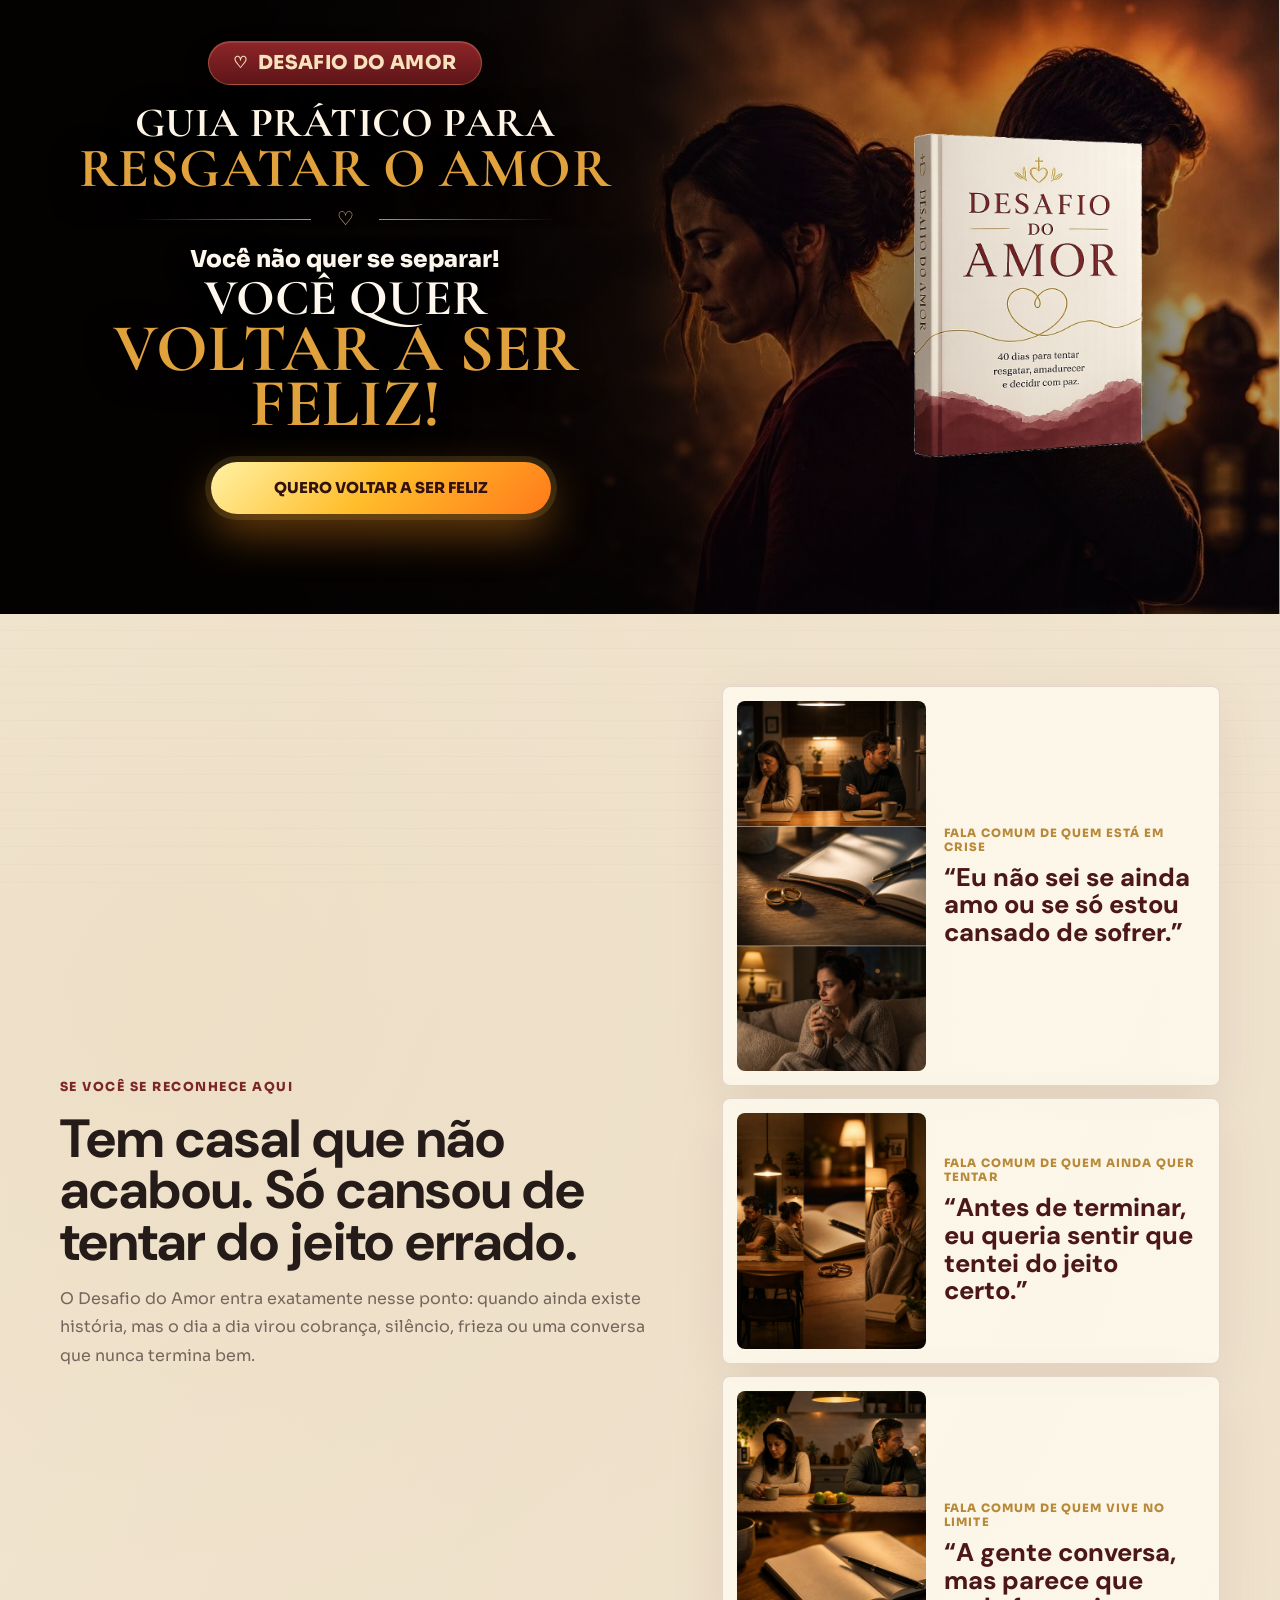
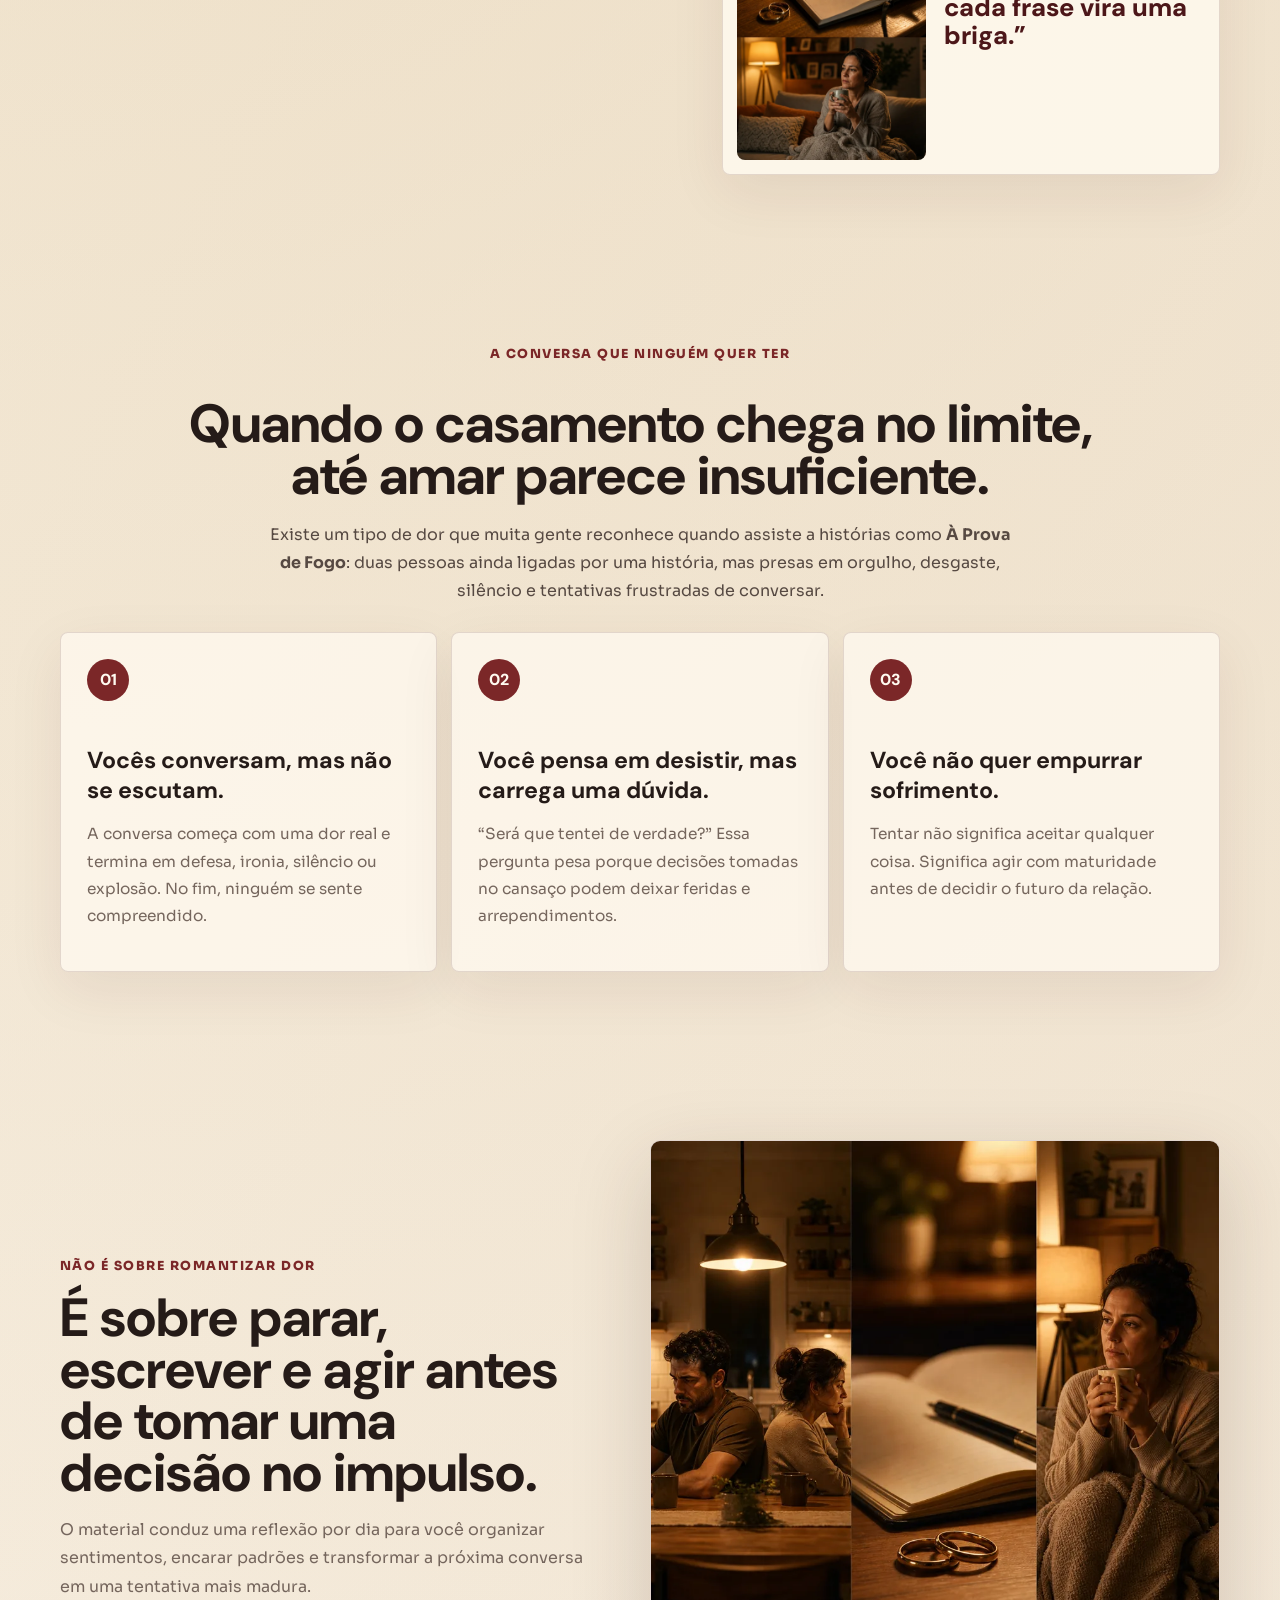
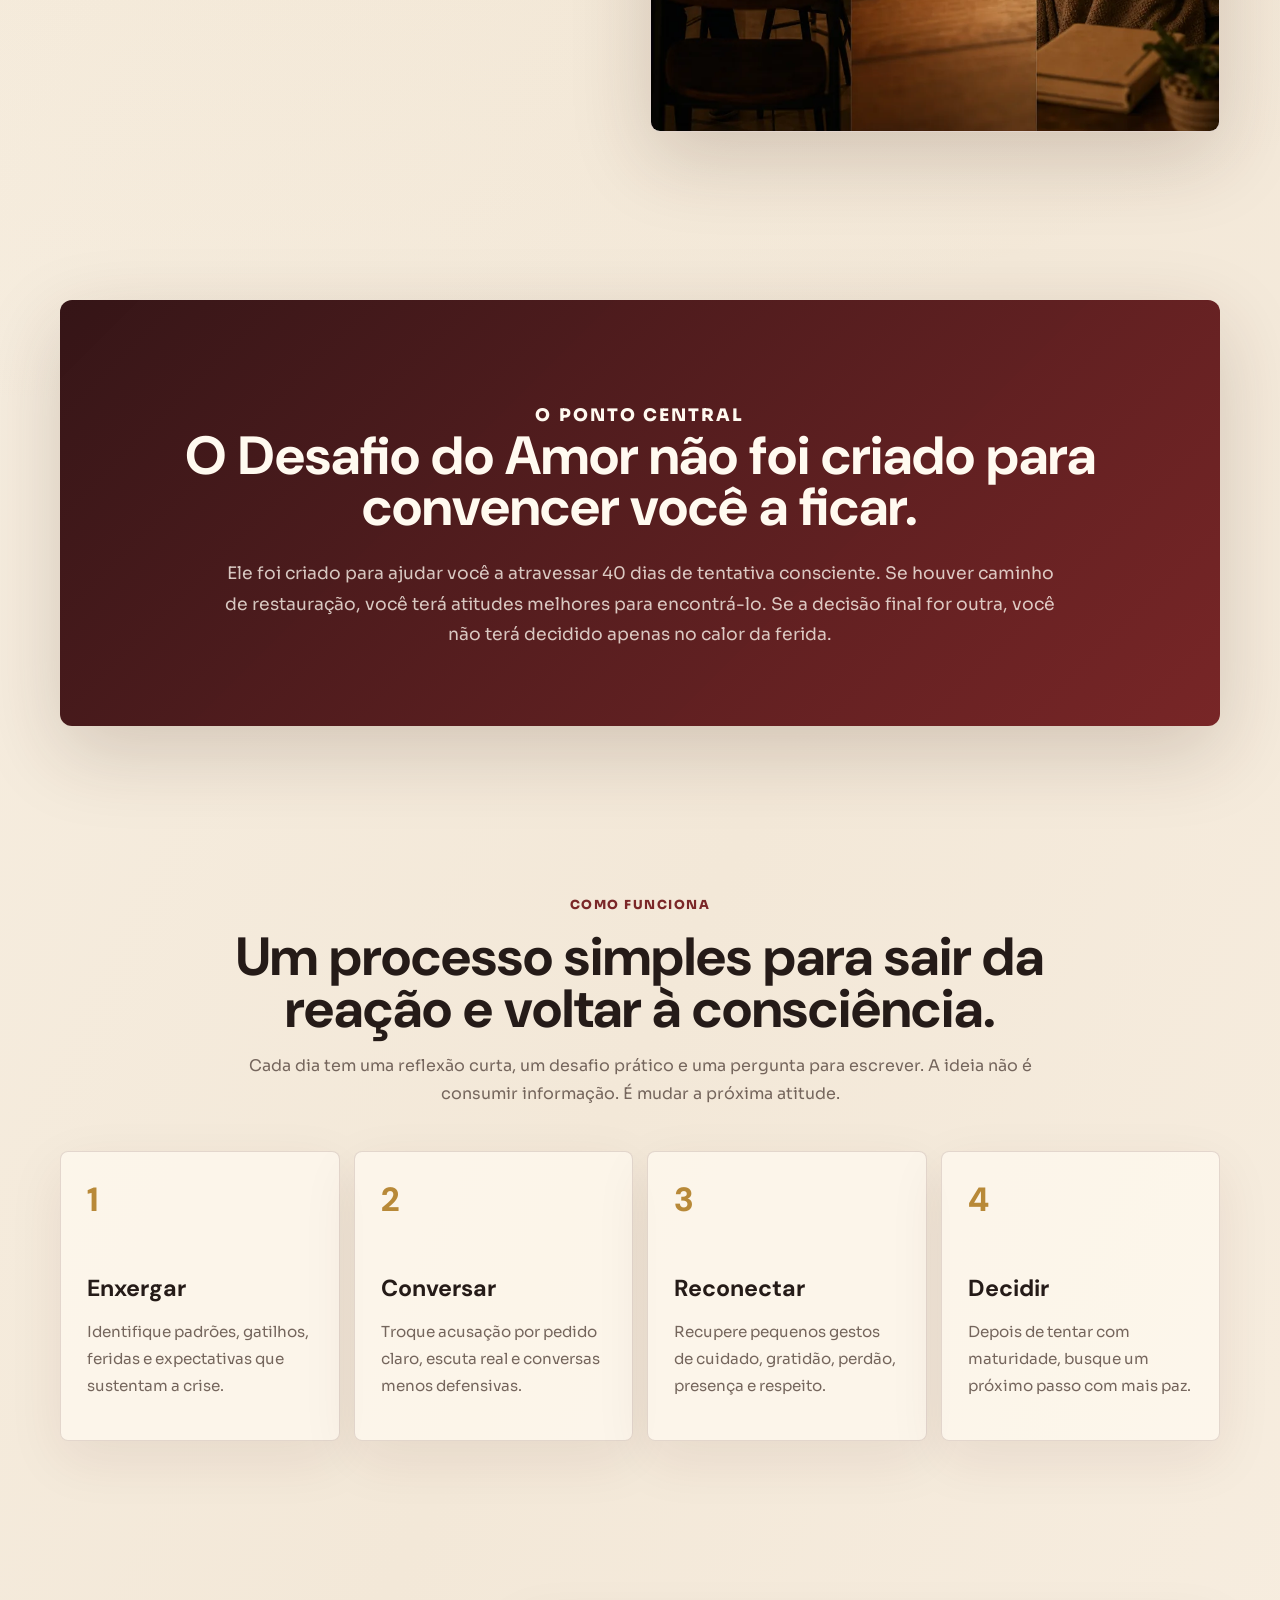
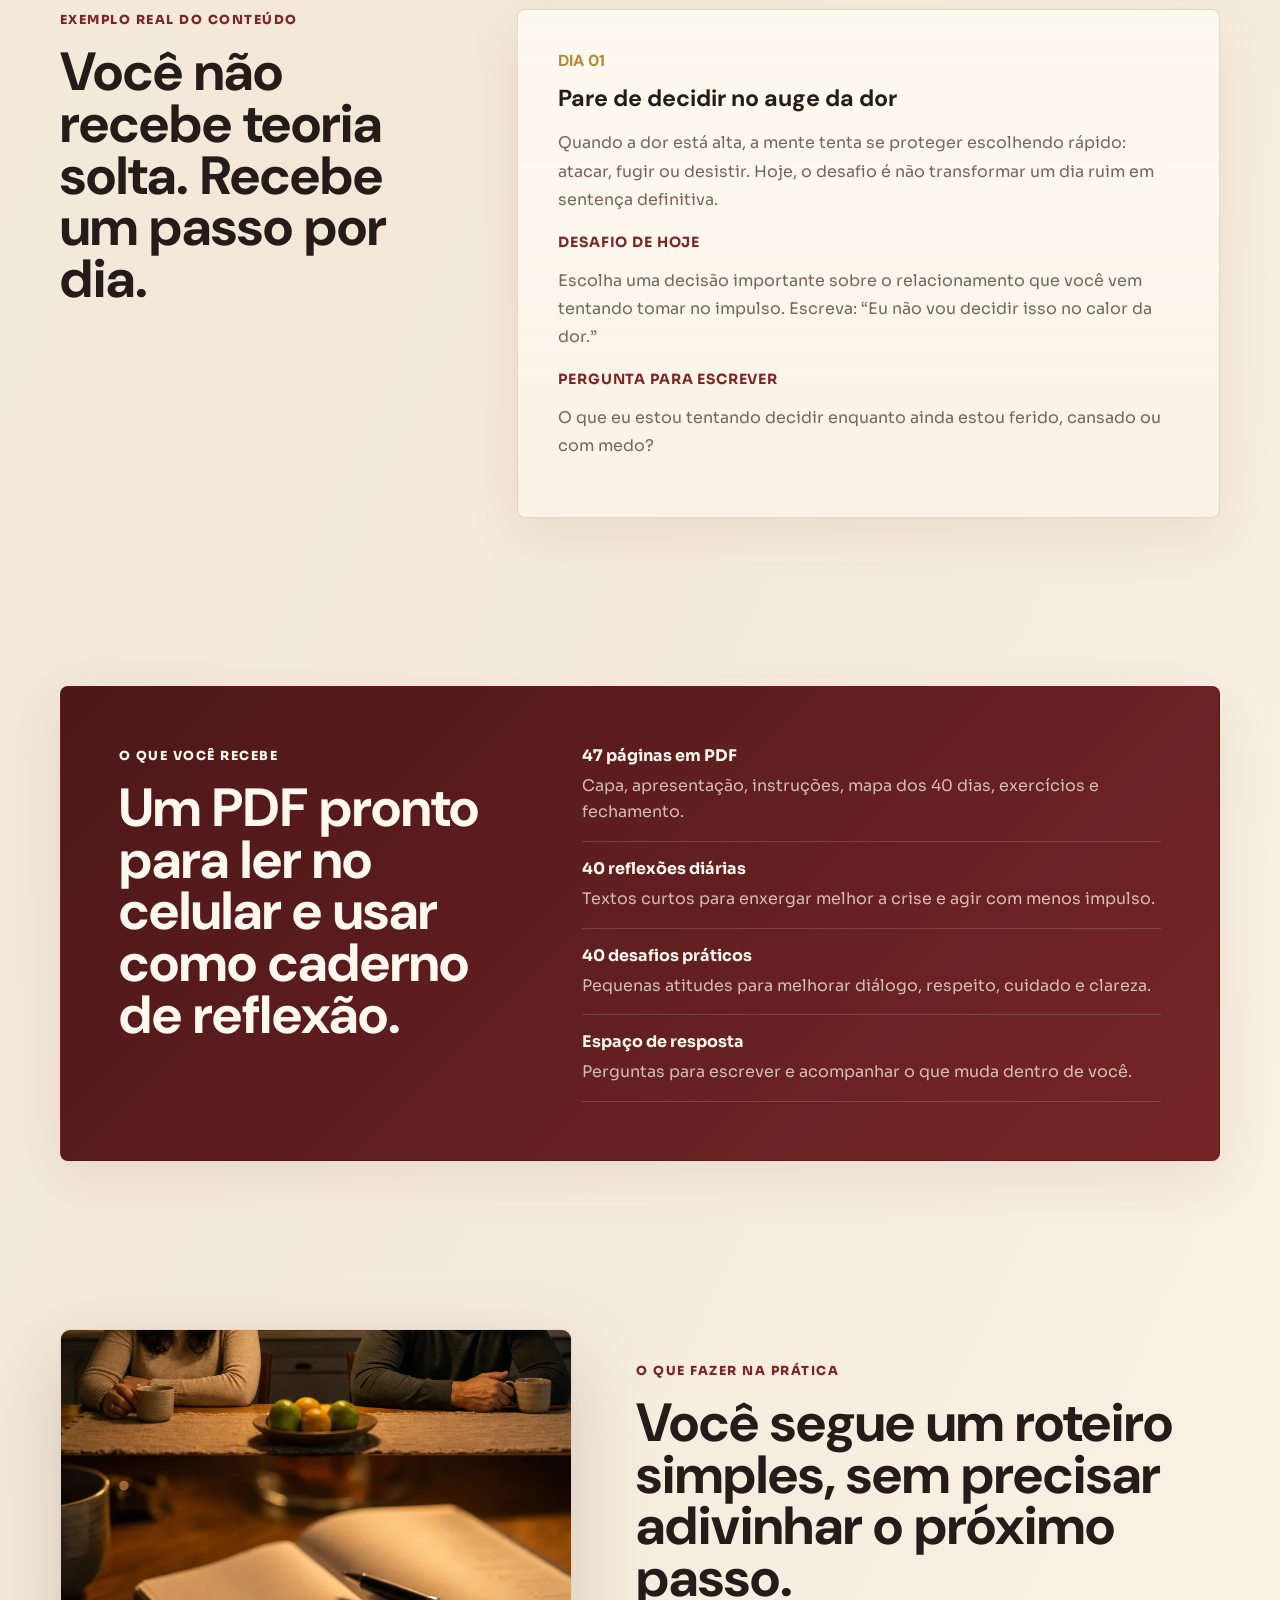
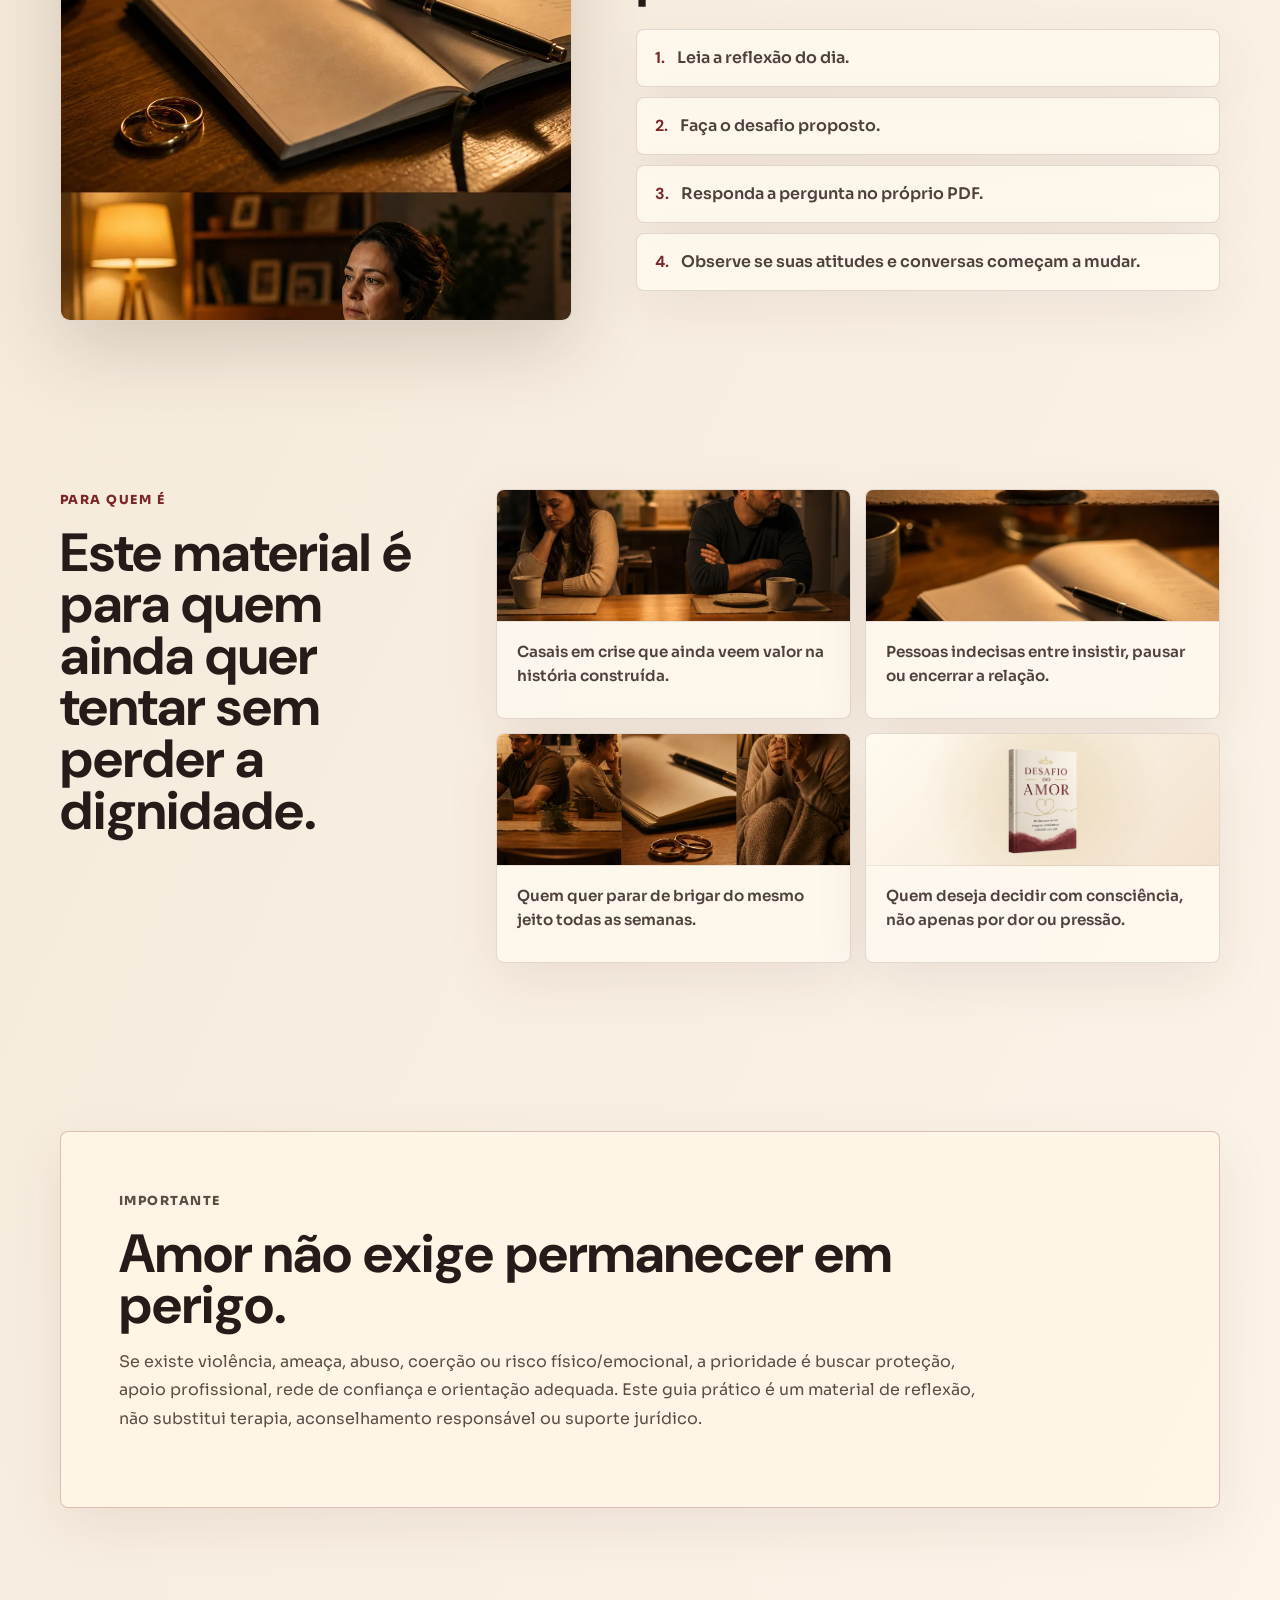
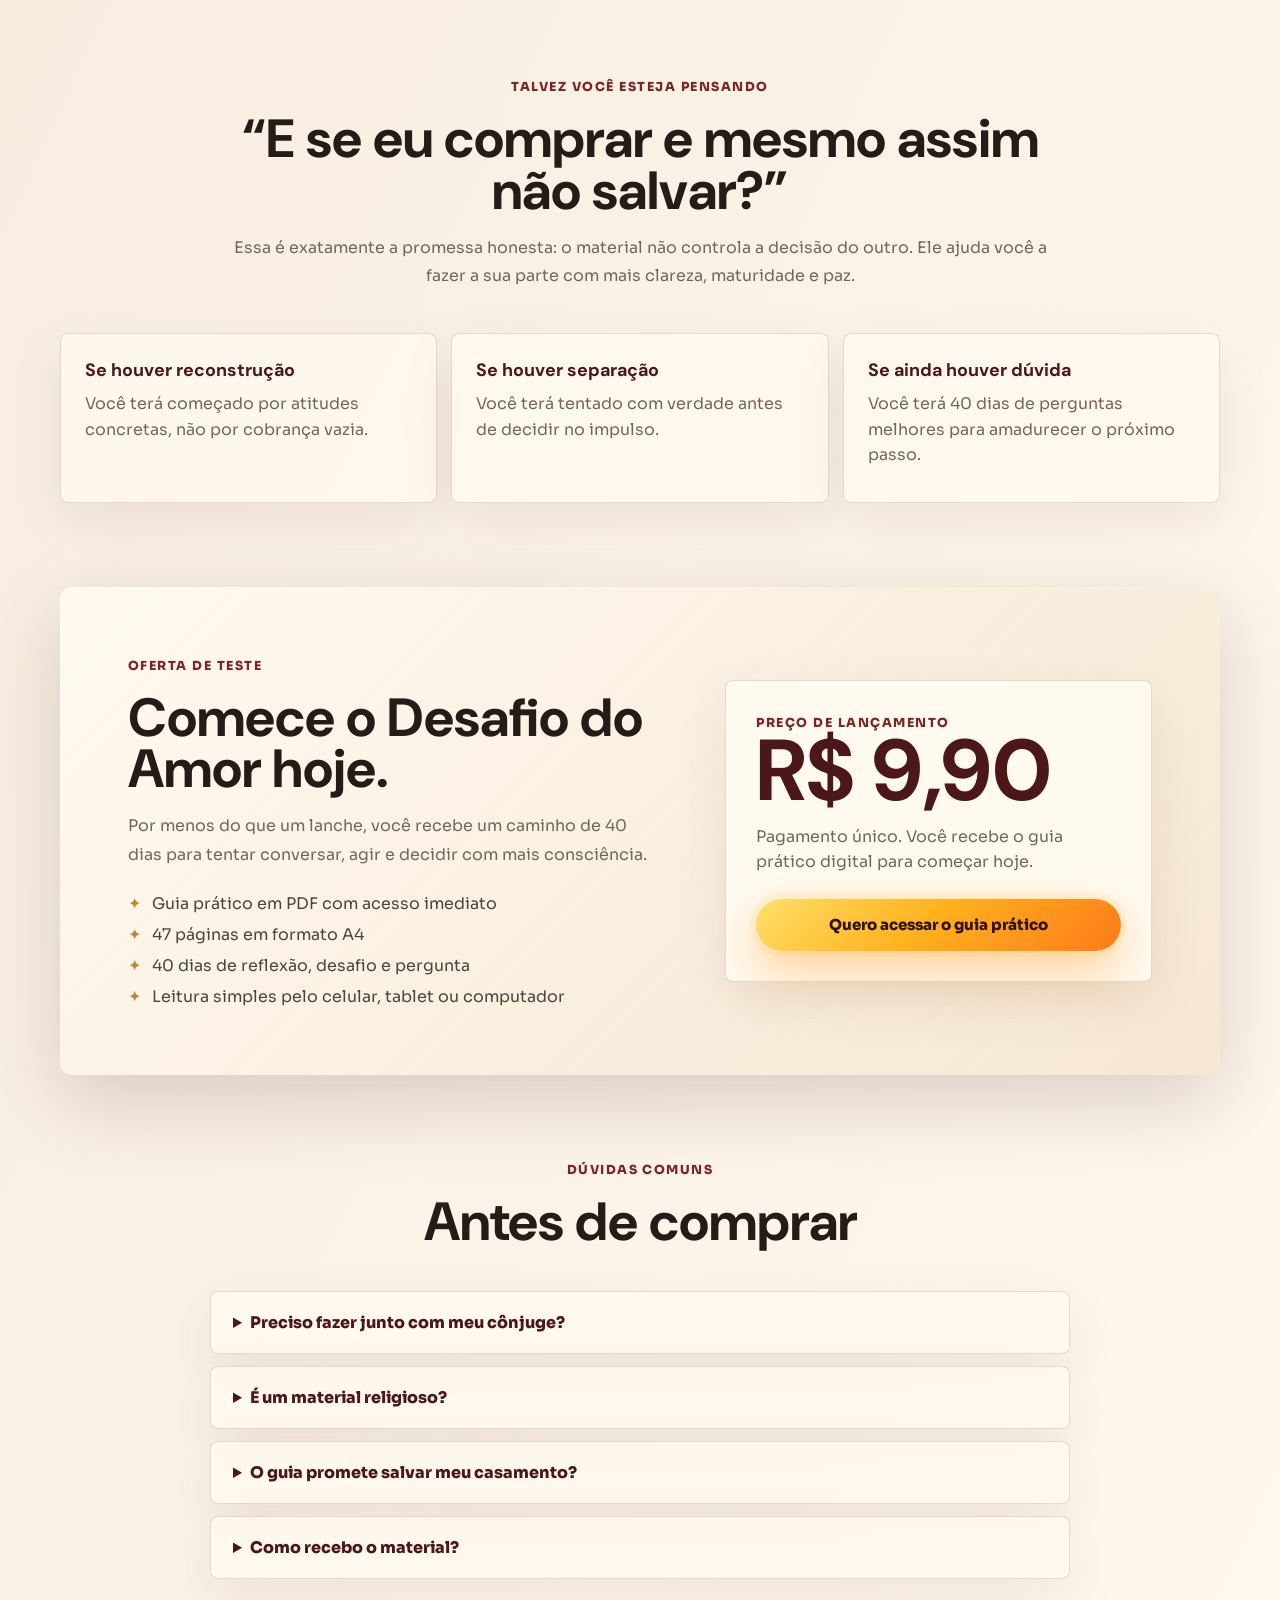
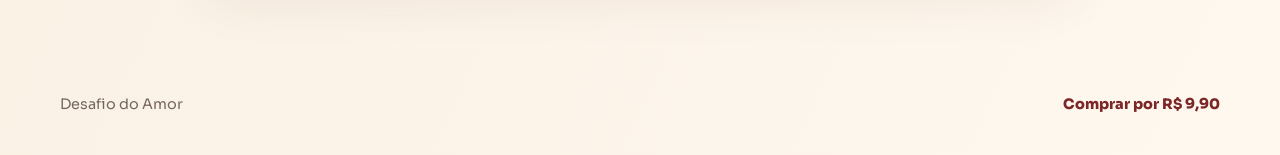
==== guia-desafio-do-amor-copia-zeus/index.html @ 145eea4a "Move Zeus copy ebook mockup right" ====
<!doctype html>
<html lang="pt-BR">
  <head>
    <meta charset="utf-8" />
    <meta name="viewport" content="width=device-width, initial-scale=1" />
    <base href="/guia-desafio-do-amor-copia-zeus/" />
    <title>Desafio do Amor | Cópia de teste Zeus</title>
    <meta
      name="description"
      content="Uma página de vendas completa para o guia prático Desafio do Amor: 40 dias para tentar resgatar, amadurecer e decidir com paz."
    />
    <meta name="robots" content="noindex, nofollow" />
    <meta name="theme-color" content="#4c1719" />
    <link rel="canonical" href="https://editorabuzzy.com/guia-desafio-do-amor-copia-zeus" />
    <meta property="og:type" content="website" />
    <meta property="og:locale" content="pt_BR" />
    <meta property="og:url" content="https://editorabuzzy.com/guia-desafio-do-amor-copia-zeus" />
    <meta property="og:title" content="Desafio do Amor" />
    <meta property="og:description" content="Antes de desistir do seu casamento, siga esse guia prático!" />
    <meta property="og:image" content="https://editorabuzzy.com/guia-desafio-do-amor-copia-zeus/assets/images/desafio-do-amor-livro-novo.jpg" />
    <meta name="twitter:card" content="summary_large_image" />
    <meta name="twitter:title" content="Desafio do Amor" />
    <meta name="twitter:description" content="Antes de desistir do seu casamento, siga esse guia prático!" />
    <meta name="twitter:image" content="https://editorabuzzy.com/guia-desafio-do-amor-copia-zeus/assets/images/desafio-do-amor-livro-novo.jpg" />
    <link rel="icon" href="assets/images/favicon.svg" type="image/svg+xml" />
    <link rel="preconnect" href="https://connect.facebook.net" crossorigin />
    <link rel="preconnect" href="https://fonts.googleapis.com" />
    <link rel="preconnect" href="https://fonts.gstatic.com" crossorigin />
    <link rel="preload" as="image" href="assets/images/hero-casal-fogo.jpg" fetchpriority="high" />
    <link rel="preload" as="image" href="assets/images/desafio-do-amor-livro-novo.png?v=20260702-2128" fetchpriority="high" />
    <link rel="stylesheet" href="style.css?v=20260702-2322" />
    <script>
      !function(f,b,e,v,n,t,s){if(f.fbq)return;n=f.fbq=function(){n.callMethod?
      n.callMethod.apply(n,arguments):n.queue.push(arguments)};if(!f._fbq)f._fbq=n;
      n.push=n;n.loaded=!0;n.version='2.0';n.queue=[];t=b.createElement(e);t.async=!0;
      t.src=v;s=b.getElementsByTagName(e)[0];s.parentNode.insertBefore(t,s)}(window,
      document,'script','https://connect.facebook.net/en_US/fbevents.js');
      fbq('init', '463353215468745');
      fbq('track', 'PageView');
      fbq('track', 'ViewContent', {
        content_name: 'Desafio do Amor',
        content_category: 'Guia pratico',
        value: 9.90,
        currency: 'BRL'
      });
    </script>
  </head>
  <body>
    <noscript>
      <img height="1" width="1" style="display:none" alt=""
        src="https://www.facebook.com/tr?id=463353215468745&ev=PageView&noscript=1" />
    </noscript>
    <main id="top">
      <section class="hero hero-remake" aria-label="Desafio do Amor">
        <div class="hero-remake-photo" aria-hidden="true"></div>
        <div class="hero-remake-copy" data-reveal>
          <p class="hero-remake-tag">Desafio do Amor</p>
          <h1><span>Guia prático para</span> <strong>resgatar o amor</strong></h1>
          <p class="hero-remake-separator" aria-hidden="true">♡</p>
          <p class="hero-remake-line">Você não quer se separar!</p>
          <p class="hero-remake-promise"><span>Você quer</span> <strong>voltar a ser feliz!</strong></p>
          <a class="button button-primary hero-remake-cta" href="https://pay.kiwify.com.br/bqqpAX1" data-checkout>QUERO VOLTAR A SER FELIZ</a>
        </div>
        <div class="hero-remake-visual" data-reveal>
          <img src="assets/images/desafio-do-amor-livro-novo.png?v=20260702-2128" width="666" height="878" alt="Capa do livro Desafio do Amor" loading="eager" fetchpriority="high" />
        </div>
      </section>

      <section class="voice-section">
        <div class="voice-copy" data-reveal>
          <p class="eyebrow">Se você se reconhece aqui</p>
          <h2>Tem casal que não acabou. Só cansou de tentar do jeito errado.</h2>
          <p>
            O Desafio do Amor entra exatamente nesse ponto: quando ainda existe história, mas o
            dia a dia virou cobrança, silêncio, frieza ou uma conversa que nunca termina bem.
          </p>
        </div>
        <div class="voice-grid">
          <div class="voice-cards">
            <article data-reveal>
              <figure class="voice-card-image">
                <img src="assets/images/casal-distante.webp" width="897" height="1752" alt="Casal sentado distante em uma mesa" loading="lazy" decoding="async" />
              </figure>
              <div>
                <span>Fala comum de quem está em crise</span>
                <p>“Eu não sei se ainda amo ou se só estou cansado de sofrer.”</p>
              </div>
            </article>
            <article data-reveal>
              <figure class="voice-card-image">
                <img src="assets/images/aliancas-diario.webp" width="900" height="1124" alt="Alianças próximas de um diário aberto" loading="lazy" decoding="async" />
              </figure>
              <div>
                <span>Fala comum de quem ainda quer tentar</span>
                <p>“Antes de terminar, eu queria sentir que tentei do jeito certo.”</p>
              </div>
            </article>
            <article data-reveal>
              <figure class="voice-card-image">
                <img src="assets/images/reflexao-sofa.webp" width="897" height="1752" alt="Pessoa refletindo em casa com expressão cansada" loading="lazy" decoding="async" />
              </figure>
              <div>
                <span>Fala comum de quem vive no limite</span>
                <p>“A gente conversa, mas parece que cada frase vira uma briga.”</p>
              </div>
            </article>
          </div>
        </div>
      </section>

      <section id="historia" class="story-section">
        <div class="story-lede" data-reveal>
          <p class="eyebrow">A conversa que ninguém quer ter</p>
          <h2>Quando o casamento chega no limite, até amar parece insuficiente.</h2>
          <p>
            Existe um tipo de dor que muita gente reconhece quando assiste a histórias como
            <strong>À Prova de Fogo</strong>: duas pessoas ainda ligadas por uma história, mas presas em
            orgulho, desgaste, silêncio e tentativas frustradas de conversar.
          </p>
        </div>
        <div class="story-grid">
          <div class="story-card" data-reveal>
            <span>01</span>
            <h3>Vocês conversam, mas não se escutam.</h3>
            <p>
              A conversa começa com uma dor real e termina em defesa, ironia, silêncio ou explosão.
              No fim, ninguém se sente compreendido.
            </p>
          </div>
          <div class="story-card" data-reveal>
            <span>02</span>
            <h3>Você pensa em desistir, mas carrega uma dúvida.</h3>
            <p>
              “Será que tentei de verdade?” Essa pergunta pesa porque decisões tomadas no cansaço
              podem deixar feridas e arrependimentos.
            </p>
          </div>
          <div class="story-card" data-reveal>
            <span>03</span>
            <h3>Você não quer empurrar sofrimento.</h3>
            <p>
              Tentar não significa aceitar qualquer coisa. Significa agir com maturidade antes de
              decidir o futuro da relação.
            </p>
          </div>
        </div>
      </section>

      <section class="visual-break-section">
        <div class="visual-break-copy" data-reveal>
          <p class="eyebrow">Não é sobre romantizar dor</p>
          <h2>É sobre parar, escrever e agir antes de tomar uma decisão no impulso.</h2>
          <p>
            O material conduz uma reflexão por dia para você organizar sentimentos, encarar
            padrões e transformar a próxima conversa em uma tentativa mais madura.
          </p>
        </div>
        <figure class="visual-card" data-reveal>
          <img src="assets/images/aliancas-diario.webp" width="900" height="1124" alt="Alianças próximas de um diário aberto" loading="lazy" decoding="async" />
        </figure>
      </section>

      <section class="manifesto-section">
        <div class="manifesto" data-reveal>
          <p class="eyebrow">O ponto central</p>
          <h2>O Desafio do Amor não foi criado para convencer você a ficar.</h2>
          <p>
            Ele foi criado para ajudar você a atravessar 40 dias de tentativa consciente.
            Se houver caminho de restauração, você terá atitudes melhores para encontrá-lo.
            Se a decisão final for outra, você não terá decidido apenas no calor da ferida.
          </p>
        </div>
      </section>

      <section id="metodo" class="method-section">
        <div class="centered" data-reveal>
          <p class="eyebrow">Como funciona</p>
          <h2>Um processo simples para sair da reação e voltar à consciência.</h2>
          <p>
            Cada dia tem uma reflexão curta, um desafio prático e uma pergunta para escrever.
            A ideia não é consumir informação. É mudar a próxima atitude.
          </p>
        </div>

        <div class="steps-grid">
          <article data-reveal>
            <span>1</span>
            <h3>Enxergar</h3>
            <p>Identifique padrões, gatilhos, feridas e expectativas que sustentam a crise.</p>
          </article>
          <article data-reveal>
            <span>2</span>
            <h3>Conversar</h3>
            <p>Troque acusação por pedido claro, escuta real e conversas menos defensivas.</p>
          </article>
          <article data-reveal>
            <span>3</span>
            <h3>Reconectar</h3>
            <p>Recupere pequenos gestos de cuidado, gratidão, perdão, presença e respeito.</p>
          </article>
          <article data-reveal>
            <span>4</span>
            <h3>Decidir</h3>
            <p>Depois de tentar com maturidade, busque um próximo passo com mais paz.</p>
          </article>
        </div>
      </section>

      <section class="sample-section">
        <div data-reveal>
          <p class="eyebrow">Exemplo real do conteúdo</p>
          <h2>Você não recebe teoria solta. Recebe um passo por dia.</h2>
        </div>
        <div class="sample-card" data-reveal>
          <span>DIA 01</span>
          <h3>Pare de decidir no auge da dor</h3>
          <p>
            Quando a dor está alta, a mente tenta se proteger escolhendo rápido: atacar, fugir ou
            desistir. Hoje, o desafio é não transformar um dia ruim em sentença definitiva.
          </p>
          <strong>Desafio de hoje</strong>
          <p>
            Escolha uma decisão importante sobre o relacionamento que você vem tentando tomar no
            impulso. Escreva: “Eu não vou decidir isso no calor da dor.”
          </p>
          <strong>Pergunta para escrever</strong>
          <p>O que eu estou tentando decidir enquanto ainda estou ferido, cansado ou com medo?</p>
        </div>
      </section>

      <section id="recebe" class="content-section">
        <div class="content-panel" data-reveal>
          <div>
            <p class="eyebrow">O que você recebe</p>
            <h2>Um PDF pronto para ler no celular e usar como caderno de reflexão.</h2>
          </div>
          <div class="benefit-list">
            <div>
              <strong>47 páginas em PDF</strong>
              <span>Capa, apresentação, instruções, mapa dos 40 dias, exercícios e fechamento.</span>
            </div>
            <div>
              <strong>40 reflexões diárias</strong>
              <span>Textos curtos para enxergar melhor a crise e agir com menos impulso.</span>
            </div>
            <div>
              <strong>40 desafios práticos</strong>
              <span>Pequenas atitudes para melhorar diálogo, respeito, cuidado e clareza.</span>
            </div>
            <div>
              <strong>Espaço de resposta</strong>
              <span>Perguntas para escrever e acompanhar o que muda dentro de você.</span>
            </div>
          </div>
        </div>
      </section>

      <section class="decision-section">
        <figure class="visual-card" data-reveal>
          <img src="assets/images/reflexao-sofa.webp" width="897" height="1752" alt="Pessoa refletindo em casa com expressão cansada" loading="lazy" decoding="async" />
        </figure>
        <div data-reveal>
          <p class="eyebrow">O que fazer na prática</p>
          <h2>Você segue um roteiro simples, sem precisar adivinhar o próximo passo.</h2>
          <div class="decision-list">
            <div><strong>1.</strong> Leia a reflexão do dia.</div>
            <div><strong>2.</strong> Faça o desafio proposto.</div>
            <div><strong>3.</strong> Responda a pergunta no próprio PDF.</div>
            <div><strong>4.</strong> Observe se suas atitudes e conversas começam a mudar.</div>
          </div>
        </div>
      </section>

      <section id="para-quem" class="audience-section">
        <div data-reveal>
          <p class="eyebrow">Para quem é</p>
          <h2>Este material é para quem ainda quer tentar sem perder a dignidade.</h2>
        </div>
        <div class="audience-grid">
          <div data-reveal>
            <img src="assets/images/casal-distante.webp" width="897" height="1752" alt="Casal em crise sentado distante" loading="lazy" decoding="async" />
            <span>Casais em crise que ainda veem valor na história construída.</span>
          </div>
          <div data-reveal>
            <img src="assets/images/reflexao-sofa.webp" width="897" height="1752" alt="Pessoa refletindo no sofá" loading="lazy" decoding="async" />
            <span>Pessoas indecisas entre insistir, pausar ou encerrar a relação.</span>
          </div>
          <div data-reveal>
            <img src="assets/images/aliancas-diario.webp" width="900" height="1124" alt="Alianças próximas de um diário aberto" loading="lazy" decoding="async" />
            <span>Quem quer parar de brigar do mesmo jeito todas as semanas.</span>
          </div>
          <div data-reveal>
            <img src="assets/images/desafio-do-amor-livro-novo.png?v=20260702-2128" width="666" height="878" alt="Livro Desafio do Amor" loading="lazy" decoding="async" />
            <span>Quem deseja decidir com consciência, não apenas por dor ou pressão.</span>
          </div>
        </div>
      </section>

      <section class="warning-section">
        <div class="warning-card" data-reveal>
          <p class="eyebrow">Importante</p>
          <h2>Amor não exige permanecer em perigo.</h2>
          <p>
            Se existe violência, ameaça, abuso, coerção ou risco físico/emocional, a prioridade é
            buscar proteção, apoio profissional, rede de confiança e orientação adequada. Este guia
            prático é um material de reflexão, não substitui terapia, aconselhamento responsável ou suporte jurídico.
          </p>
        </div>
      </section>

      <section class="objection-section">
        <div class="centered" data-reveal>
          <p class="eyebrow">Talvez você esteja pensando</p>
          <h2>“E se eu comprar e mesmo assim não salvar?”</h2>
          <p>
            Essa é exatamente a promessa honesta: o material não controla a decisão do outro.
            Ele ajuda você a fazer a sua parte com mais clareza, maturidade e paz.
          </p>
        </div>
        <div class="objection-grid">
          <div data-reveal>
            <strong>Se houver reconstrução</strong>
            <span>Você terá começado por atitudes concretas, não por cobrança vazia.</span>
          </div>
          <div data-reveal>
            <strong>Se houver separação</strong>
            <span>Você terá tentado com verdade antes de decidir no impulso.</span>
          </div>
          <div data-reveal>
            <strong>Se ainda houver dúvida</strong>
            <span>Você terá 40 dias de perguntas melhores para amadurecer o próximo passo.</span>
          </div>
        </div>
      </section>

      <section id="comprar" class="offer-section">
        <div class="offer-copy" data-reveal>
          <p class="eyebrow">Oferta de teste</p>
          <h2>Comece o Desafio do Amor hoje.</h2>
          <p>
            Por menos do que um lanche, você recebe um caminho de 40 dias para tentar conversar,
            agir e decidir com mais consciência.
          </p>
          <ul>
            <li>Guia prático em PDF com acesso imediato</li>
            <li>47 páginas em formato A4</li>
            <li>40 dias de reflexão, desafio e pergunta</li>
            <li>Leitura simples pelo celular, tablet ou computador</li>
          </ul>
        </div>
        <div class="checkout-card" data-reveal>
          <span class="price-label">Preço de lançamento</span>
          <strong class="price">R$ 9,90</strong>
          <span class="price-note">Pagamento único. Você recebe o guia prático digital para começar hoje.</span>
          <a class="button button-primary button-full" href="https://pay.kiwify.com.br/bqqpAX1" data-checkout>Quero acessar o guia prático</a>
        </div>
      </section>

      <section id="duvidas" class="faq-section">
        <div class="centered" data-reveal>
          <p class="eyebrow">Dúvidas comuns</p>
          <h2>Antes de comprar</h2>
        </div>
        <div class="faq-list">
          <details data-reveal>
            <summary>Preciso fazer junto com meu cônjuge?</summary>
            <p>
              Não. O ideal é que os dois participem, mas uma pessoa já pode começar mudando a forma
              como enxerga, conversa e age.
            </p>
          </details>
          <details data-reveal>
            <summary>É um material religioso?</summary>
            <p>
              Ele respeita valores cristãos, mas foi escrito de forma prática para qualquer pessoa
              que deseja tentar com consciência e maturidade.
            </p>
          </details>
          <details data-reveal>
            <summary>O guia promete salvar meu casamento?</summary>
            <p>
              Não. A promessa é ajudar você a atravessar 40 dias com mais clareza, diálogo e paz,
              independentemente da decisão final.
            </p>
          </details>
          <details data-reveal>
            <summary>Como recebo o material?</summary>
            <p>
              Após a compra, o ideal é entregar o PDF por página de obrigado, e-mail ou área de
              membros, conforme o checkout escolhido.
            </p>
          </details>
        </div>
      </section>
    </main>

    <footer class="site-footer">
      <span>Desafio do Amor</span>
      <a href="https://pay.kiwify.com.br/bqqpAX1" data-checkout>Comprar por R$ 9,90</a>
    </footer>

    <script src="script.js"></script>
  </body>
</html>
---- guia-desafio-do-amor-copia-zeus/style.css ----
@import url("https://fonts.googleapis.com/css2?family=Cormorant+Garamond:wght@600;700&family=DM+Sans:wght@500;600;700;800&family=Sora:wght@300;400;500;600;700&display=swap");

:root {
  --ivory: #f7f0e4;
  --paper: #fffaf0;
  --ink: #251b18;
  --muted: #75665d;
  --wine: #7b2728;
  --wine-dark: #4c1719;
  --gold: #b88938;
  --olive: #6e7251;
  --line: rgba(76, 23, 25, 0.14);
  --shadow: 0 26px 80px rgba(62, 33, 21, 0.18);
  --radius: 8px;
}

* {
  box-sizing: border-box;
}

html {
  scroll-behavior: smooth;
}

body {
  margin: 0;
  color: var(--ink);
  background:
    radial-gradient(circle at 12% 10%, rgba(184, 137, 56, 0.18), transparent 30%),
    linear-gradient(115deg, #fbf5ea 0%, #f3e8d8 45%, #fff8ef 100%);
  font-family: "Sora", sans-serif;
}

body::before {
  position: fixed;
  inset: 0;
  z-index: -1;
  pointer-events: none;
  content: "";
  background-image: linear-gradient(rgba(76, 23, 25, 0.04) 1px, transparent 1px);
  background-size: 100% 18px;
  opacity: 0.38;
}

a {
  color: inherit;
  text-decoration: none;
}

img {
  display: block;
  max-width: 100%;
}

.trust-row,
.hero-actions,
.site-footer {
  display: flex;
  align-items: center;
}

.hero,
.voice-section,
.story-section,
.visual-break-section,
.manifesto-section,
.problem-section,
.method-section,
.sample-section,
.content-section,
.decision-section,
.audience-section,
.warning-section,
.objection-section,
.belief-section,
.offer-section,
.faq-section {
  width: min(1160px, calc(100% - 32px));
  margin: 0 auto;
}

.hero {
  position: relative;
  display: grid;
  grid-template-columns: minmax(0, 0.94fr) minmax(380px, 0.76fr);
  gap: clamp(28px, 5vw, 72px);
  align-items: center;
  min-height: 100vh;
  width: 100%;
  padding: 44px max(16px, calc((100vw - 1160px) / 2)) 78px;
  overflow: hidden;
  color: var(--paper);
}

.hero-image-first {
  display: grid;
  grid-template-columns: 1fr;
  min-height: 100vh;
  padding: clamp(20px, 3vw, 38px);
  place-items: center;
  background:
    radial-gradient(circle at 72% 18%, rgba(255, 167, 56, 0.2), transparent 26%),
    linear-gradient(180deg, #120606 0%, #25100d 54%, #0f0504 100%);
}

.hero-image-first::before,
.hero-image-first::after {
  display: none;
}

.hero-art-wrap {
  position: relative;
  width: min(100%, 1180px);
  filter: drop-shadow(0 30px 70px rgba(0, 0, 0, 0.48));
}

.hero-art {
  width: 100%;
  border-radius: 8px;
  object-fit: contain;
}

.hero-remake {
  display: block;
  min-height: clamp(585px, 48vw, 720px);
  padding: 0;
  background: #040201;
}

.hero.hero-remake::before,
.hero.hero-remake::after {
  position: absolute;
  inset: 0;
  height: auto;
  content: "";
}

.hero.hero-remake::before {
  z-index: 0;
  display: block;
  background:
    url("assets/images/hero-casal-fogo.jpg") right center / 92% auto no-repeat,
    #040201;
}

.hero.hero-remake::after {
  z-index: 1;
  display: block;
  background:
    linear-gradient(90deg, #040201 0%, rgba(4, 2, 1, 0.98) 19%, rgba(4, 2, 1, 0.8) 37%, rgba(4, 2, 1, 0.18) 63%, rgba(4, 2, 1, 0.04) 100%),
    linear-gradient(180deg, rgba(0, 0, 0, 0.02), rgba(5, 2, 1, 0.36) 100%);
}

.hero-remake-photo {
  display: none;
}

.hero-remake-photo::before,
.hero-remake-photo::after {
  position: absolute;
  content: "";
}

.hero-remake-photo::before {
  inset: -7% -3% 0 -2%;
  background: url("assets/images/casal-distante.webp") center top / cover no-repeat;
  filter: saturate(1.16) contrast(1.08) brightness(0.92);
}

.hero-remake-photo::after {
  inset: 0;
  background:
    radial-gradient(circle at 54% 22%, rgba(255, 185, 74, 0.32), transparent 26%),
    linear-gradient(90deg, #040201 0%, rgba(4, 2, 1, 0.48) 15%, rgba(4, 2, 1, 0) 44%, rgba(4, 2, 1, 0.28) 100%),
    linear-gradient(180deg, rgba(4, 2, 1, 0.02), rgba(4, 2, 1, 0.58));
}

.hero-remake [data-reveal] {
  opacity: 1 !important;
  transform: none !important;
}

.hero-remake-copy {
  position: absolute;
  top: clamp(24px, 3.2vw, 42px);
  left: max(24px, calc((100vw - 1180px) / 2));
  z-index: 2;
  width: min(48vw, 590px);
  max-width: 590px;
  text-align: center;
}

.hero-remake-tag {
  display: inline-flex;
  align-items: center;
  gap: 10px;
  margin: 0 0 clamp(12px, 1.5vw, 20px);
  padding: clamp(8px, 0.9vw, 12px) clamp(16px, 1.9vw, 26px);
  border: 1px solid rgba(255, 190, 111, 0.3);
  border-radius: 999px;
  color: #f8e2bd;
  background: linear-gradient(180deg, #8d2529, #5e1518);
  box-shadow: inset 0 1px rgba(255, 255, 255, 0.12), 0 12px 26px rgba(0, 0, 0, 0.26);
  font-size: clamp(0.95rem, 1.55vw, 1.2rem);
  font-weight: 900;
  letter-spacing: 0.02em;
  line-height: 1;
  text-transform: uppercase;
}

.hero-remake-tag::before {
  content: "♡";
  font-size: 1rem;
  line-height: 1;
}

.hero-remake h1 {
  max-width: 570px;
  margin: 0 auto;
  color: #fff6e7;
  font-family: "Cormorant Garamond", "DM Sans", serif;
  font-size: clamp(2rem, 3.25vw, 3.48rem);
  font-weight: 700;
  line-height: 0.92;
  letter-spacing: 0.01em;
  text-align: center;
  text-transform: uppercase;
  text-shadow: 0 8px 32px rgba(0, 0, 0, 0.58);
}

.hero-remake h1 span {
  display: block;
}

.hero-remake h1 strong {
  display: block;
  color: #e1a13d;
  font: inherit;
  font-size: 1.34em;
  line-height: 0.9;
}

.hero-remake-separator {
  position: relative;
  width: min(36vw, 420px);
  max-width: 420px;
  margin: clamp(12px, 1.35vw, 17px) auto clamp(13px, 1.45vw, 18px);
  color: #edc77b;
  font-size: clamp(1.04rem, 1.45vw, 1.35rem);
  line-height: 1;
  text-align: center;
}

.hero-remake-separator::before,
.hero-remake-separator::after {
  position: absolute;
  top: 50%;
  width: calc(50% - 34px);
  height: 1px;
  content: "";
  background: linear-gradient(90deg, transparent, rgba(236, 187, 96, 0.8));
}

.hero-remake-separator::before {
  left: 0;
}

.hero-remake-separator::after {
  right: 0;
  transform: rotate(180deg);
}

.hero-remake-line {
  margin: 0;
  color: #fff8ee;
  font-size: clamp(1.16rem, 1.82vw, 1.62rem);
  font-weight: 800;
  line-height: 1.15;
  text-align: center;
  text-shadow: 0 8px 24px rgba(0, 0, 0, 0.68);
}

.hero-remake-promise {
  max-width: 590px;
  margin: 4px auto 0;
  color: #fff7e7;
  font-family: "Cormorant Garamond", "DM Sans", serif;
  font-size: clamp(2.35rem, 3.95vw, 4.05rem);
  font-weight: 700;
  line-height: 0.86;
  text-align: center;
  text-transform: uppercase;
  text-shadow: 0 8px 32px rgba(0, 0, 0, 0.58);
}

.hero-remake-promise span {
  display: block;
  color: #fff8ee;
}

.hero-remake-promise strong {
  display: block;
  color: #e1a13d;
  font: inherit;
  font-size: 1.34em;
  line-height: 0.82;
}

.hero-remake-cta {
  min-width: min(100%, 340px);
  min-height: 64px;
  margin-top: clamp(20px, 2.4vw, 30px);
  margin-left: clamp(14px, 5.9vw, 72px);
  padding-inline: 34px;
  color: #32120f !important;
  background: linear-gradient(135deg, #fff2a5 0%, #ffbd2a 48%, #ff7a1a 100%) !important;
  box-shadow:
    0 18px 46px rgba(255, 150, 26, 0.42),
    0 0 0 6px rgba(255, 214, 92, 0.13) !important;
  font-size: clamp(0.92rem, 1.25vw, 1.1rem);
  letter-spacing: 0;
}

.hero-remake-visual {
  position: absolute;
  top: clamp(118px, 10.2vw, 148px);
  right: max(54px, calc((100vw - 1180px) / 2 + 76px));
  bottom: auto;
  z-index: 2;
  width: clamp(252px, 19.5vw, 314px);
}

.hero-remake-visual img {
  width: 100%;
  height: auto;
  transform: scaleX(1.08);
  transform-origin: center center;
  filter: drop-shadow(0 34px 52px rgba(0, 0, 0, 0.6));
}

.hero-remake-visual span {
  position: absolute;
  top: 54%;
  right: clamp(-144px, -9.4vw, -108px);
  bottom: auto;
  transform: translateY(-50%);
  display: grid;
  width: clamp(96px, 8vw, 126px);
  height: clamp(96px, 8vw, 126px);
  place-items: center;
  border: 2px solid rgba(255, 229, 158, 0.6);
  border-radius: 999px;
  color: #fff2c6;
  background:
    radial-gradient(circle at 35% 30%, rgba(145, 45, 45, 0.96), rgba(88, 21, 23, 0.96) 72%),
    #7b2728;
  box-shadow: 0 16px 42px rgba(0, 0, 0, 0.36);
  font-size: clamp(0.78rem, 1vw, 1rem);
  font-weight: 900;
  line-height: 1.08;
  text-align: center;
  text-transform: uppercase;
}

.hero::before {
  position: absolute;
  inset: 0;
  z-index: -2;
  content: "";
  background:
    linear-gradient(90deg, rgba(28, 11, 12, 0.92) 0%, rgba(56, 18, 19, 0.78) 42%, rgba(24, 12, 10, 0.5) 100%),
    url("assets/images/desafio-do-amor-cinematic-bg.webp") center / cover no-repeat;
}

.hero::after {
  position: absolute;
  inset: auto 0 0;
  z-index: -1;
  height: 34%;
  content: "";
  background: linear-gradient(180deg, transparent, #fbf5ea);
}

.eyebrow,
.section-kicker,
.price-label {
  margin: 0 0 16px;
  color: var(--wine);
  font-size: 0.78rem;
  font-weight: 800;
  letter-spacing: 0.12em;
  text-transform: uppercase;
}

h1,
h2,
h3 {
  margin: 0;
  font-family: "DM Sans", sans-serif;
  letter-spacing: 0;
}

h1 {
  max-width: 790px;
  font-size: clamp(2.75rem, 5.8vw, 5.55rem);
  line-height: 0.94;
}

.hero-promise {
  max-width: 720px;
  font-size: clamp(1.37rem, 2.7vw, 2.61rem);
  line-height: 1.12;
  text-decoration: none;
}

h2 {
  font-size: clamp(2rem, 4.2vw, 4.6rem);
  line-height: 0.96;
}

h3 {
  font-size: 1.45rem;
}

p {
  color: var(--muted);
  font-size: 1rem;
  line-height: 1.78;
}

.hero-lead {
  max-width: 650px;
  margin: 26px 0 0;
  color: rgba(255, 248, 239, 0.84);
  font-size: clamp(1.02rem, 1.6vw, 1.22rem);
}

.hero-subpromise {
  display: flex;
  flex-direction: column;
  align-items: flex-start;
  gap: 0.08em;
  max-width: 700px;
  margin: 18px 0 0;
  color: #ffe4a3;
  font-family: "DM Sans", sans-serif;
  font-size: clamp(1.12rem, 1.85vw, 1.48rem);
  font-weight: 800;
  line-height: 1.18;
}

.hero-subpromise strong {
  display: inline;
  color: #ffe4a3;
  font: inherit;
  font-weight: 900;
}

.hero-subpromise em {
  color: #fff1bd;
  font-style: italic;
  font-weight: 900;
}

.hero .eyebrow {
  color: #f0c46d;
}

.film-reference {
  max-width: 620px;
  margin: 18px 0 0;
  padding-left: 16px;
  border-left: 3px solid rgba(240, 196, 109, 0.8);
  color: rgba(255, 248, 239, 0.76);
  font-size: 0.95rem;
  line-height: 1.65;
}

.film-reference strong {
  color: #fff2ce;
}

.film-reference-mobile {
  display: none;
}

.hero-actions {
  flex-wrap: wrap;
  gap: 12px;
  margin-top: 28px;
}

.button {
  position: relative;
  isolation: isolate;
  display: inline-flex;
  min-height: 52px;
  align-items: center;
  justify-content: center;
  overflow: hidden;
  padding: 15px 22px;
  border-radius: 999px;
  font-size: 0.94rem;
  font-weight: 800;
  transition: transform 180ms ease, box-shadow 180ms ease, background 180ms ease;
}

.button:hover {
  transform: translateY(-2px);
}

.button-primary {
  color: #fff8ef;
  background: linear-gradient(135deg, var(--wine), var(--wine-dark));
  box-shadow: 0 18px 42px rgba(123, 39, 40, 0.26);
}

.hero-actions .button-primary,
.checkout-card .button-primary {
  color: #32120f;
  background: linear-gradient(135deg, #ffe06a 0%, #ffb21d 46%, #ff7a1a 100%);
  box-shadow:
    0 18px 46px rgba(255, 150, 26, 0.44),
    0 0 0 6px rgba(255, 214, 92, 0.14);
  animation: ctaAttention 1.65s ease-in-out infinite;
}

.hero-actions .button-primary::before,
.hero-actions .button-primary::after,
.checkout-card .button-primary::before,
.checkout-card .button-primary::after {
  position: absolute;
  content: "";
  pointer-events: none;
}

.hero-actions .button-primary::before,
.checkout-card .button-primary::before {
  inset: -28% auto -28% -42%;
  z-index: -1;
  width: 34%;
  transform: rotate(18deg);
  background: rgba(255, 255, 255, 0.55);
  filter: blur(1px);
  animation: ctaShine 2.2s ease-in-out infinite;
}

.hero-actions .button-primary::after,
.checkout-card .button-primary::after {
  inset: -8px;
  z-index: -2;
  border: 2px solid rgba(255, 228, 112, 0.62);
  border-radius: inherit;
  animation: ctaRing 1.65s ease-out infinite;
}

.button-secondary {
  border: 1px solid var(--line);
  color: var(--wine-dark);
  background: rgba(255, 250, 240, 0.64);
}

@keyframes ctaAttention {
  0%,
  100% {
    transform: translateY(0) scale(1);
    box-shadow:
      0 18px 46px rgba(255, 150, 26, 0.44),
      0 0 0 6px rgba(255, 214, 92, 0.14);
  }

  50% {
    transform: translateY(-2px) scale(1.035);
    box-shadow:
      0 24px 58px rgba(255, 150, 26, 0.56),
      0 0 0 11px rgba(255, 214, 92, 0.22);
  }
}

@keyframes ctaShine {
  0% {
    left: -46%;
  }

  42%,
  100% {
    left: 122%;
  }
}

@keyframes ctaRing {
  0% {
    opacity: 0.7;
    transform: scale(0.98);
  }

  100% {
    opacity: 0;
    transform: scale(1.18);
  }
}

.hero-inline-product {
  display: none;
  align-items: center;
  gap: 14px;
  margin-top: 18px;
  padding: 12px;
  border: 1px solid rgba(255, 248, 239, 0.2);
  border-radius: var(--radius);
  background: rgba(255, 250, 240, 0.1);
}

.hero-inline-product img {
  width: 76px;
  height: 96px;
  flex: 0 0 auto;
  border-radius: 6px;
  object-fit: cover;
}

.hero-inline-product strong,
.hero-inline-product span {
  display: block;
}

.hero-inline-product strong {
  color: #fff8ef;
  font-family: "DM Sans", sans-serif;
  font-size: 1rem;
}

.hero-inline-product span {
  margin-top: 3px;
  color: rgba(255, 248, 239, 0.7);
  font-size: 0.84rem;
  line-height: 1.45;
}

.trust-row {
  flex-wrap: wrap;
  gap: 10px;
  margin-top: 30px;
}

.trust-row span {
  padding: 8px 12px;
  border: 1px solid rgba(255, 248, 239, 0.18);
  border-radius: 999px;
  color: rgba(255, 248, 239, 0.78);
  background: rgba(255, 250, 240, 0.08);
  font-size: 0.82rem;
  font-weight: 600;
}

.hero-visual {
  position: relative;
  align-self: center;
  padding-top: 4px;
}

.image-frame {
  overflow: visible;
  border: 0;
  background: transparent;
  filter: drop-shadow(0 34px 64px rgba(0, 0, 0, 0.48));
}

.image-frame img {
  width: 100%;
  min-height: 0;
  object-fit: contain;
}

.problem-section,
.voice-section,
.story-section,
.visual-break-section,
.manifesto-section,
.method-section,
.sample-section,
.content-section,
.decision-section,
.audience-section,
.warning-section,
.objection-section,
.belief-section,
.offer-section,
.faq-section {
  padding: 84px 0;
}

.voice-section,
.visual-break-section,
.decision-section {
  display: grid;
  grid-template-columns: minmax(0, 0.84fr) minmax(320px, 0.7fr);
  gap: clamp(26px, 5vw, 70px);
  align-items: center;
}

.voice-section {
  padding-top: 72px;
}

.voice-copy {
  max-width: 760px;
}

.voice-grid {
  display: grid;
  grid-template-columns: 1fr;
  gap: 14px;
  align-items: stretch;
}

.visual-card {
  overflow: hidden;
  margin: 0;
  border: 1px solid rgba(76, 23, 25, 0.16);
  border-radius: 10px;
  background: #fffaf0;
  box-shadow: var(--shadow);
}

.visual-card img {
  width: 100%;
  height: 100%;
  max-height: 590px;
  object-fit: cover;
}

.visual-card.tall {
  height: 100%;
  min-height: 0;
}

.visual-card.tall img {
  min-height: 100%;
  max-height: none;
  object-position: center top;
}

.voice-cards {
  display: grid;
  gap: 12px;
}

.voice-cards article {
  display: grid;
  grid-template-columns: minmax(150px, 0.42fr) minmax(0, 0.58fr);
  gap: 18px;
  align-items: center;
  padding: 14px;
  border: 1px solid var(--line);
  border-radius: var(--radius);
  background: rgba(255, 250, 240, 0.82);
  box-shadow: 0 18px 56px rgba(76, 23, 25, 0.08);
}

.voice-card-image {
  overflow: hidden;
  align-self: stretch;
  min-height: 150px;
  margin: 0;
  border-radius: 8px;
  background: #2b1515;
}

.voice-card-image img {
  display: block;
  width: 100%;
  height: 100%;
  object-fit: cover;
}

.voice-cards span {
  display: block;
  margin-bottom: 10px;
  color: var(--gold);
  font-size: 0.72rem;
  font-weight: 800;
  letter-spacing: 0.1em;
  text-transform: uppercase;
}

.voice-cards p {
  margin: 0;
  color: var(--wine-dark);
  font-family: "DM Sans", sans-serif;
  font-size: clamp(1.2rem, 2vw, 1.65rem);
  font-weight: 800;
  line-height: 1.08;
}

.visual-break-section {
  grid-template-columns: minmax(0, 0.72fr) minmax(320px, 0.78fr);
}

.visual-break-copy p:last-child {
  max-width: 680px;
}

.decision-section {
  grid-template-columns: minmax(320px, 0.72fr) minmax(0, 0.82fr);
}

.decision-list {
  display: grid;
  gap: 10px;
  margin-top: 24px;
}

.decision-list div {
  display: flex;
  gap: 12px;
  align-items: flex-start;
  padding: 16px 18px;
  border: 1px solid var(--line);
  border-radius: var(--radius);
  color: #4f423c;
  background: rgba(255, 250, 240, 0.76);
  box-shadow: 0 18px 56px rgba(76, 23, 25, 0.07);
  font-weight: 600;
  line-height: 1.5;
}

.decision-list strong {
  color: var(--wine);
  font-family: "DM Sans", sans-serif;
}

.story-lede {
  display: grid;
  grid-template-columns: 1fr;
  justify-items: center;
  gap: 18px;
  margin-bottom: 26px;
  text-align: center;
}

.story-lede h2 {
  max-width: 980px;
}

.story-lede > p:last-child {
  max-width: 760px;
  margin: 0 auto;
  color: #564942;
}

.story-grid,
.objection-grid {
  display: grid;
  grid-template-columns: repeat(3, minmax(0, 1fr));
  gap: 14px;
}

.story-card,
.sample-card,
.warning-card,
.objection-grid div {
  border: 1px solid var(--line);
  border-radius: var(--radius);
  background: rgba(255, 250, 240, 0.74);
  box-shadow: 0 18px 56px rgba(76, 23, 25, 0.08);
}

.story-card {
  min-height: 286px;
  padding: 26px;
}

.story-card span {
  display: inline-grid;
  width: 42px;
  height: 42px;
  margin-bottom: 44px;
  place-items: center;
  border-radius: 50%;
  color: var(--paper);
  background: var(--wine);
  font-family: "DM Sans", sans-serif;
  font-weight: 800;
}

.story-card p {
  font-size: 0.96rem;
}

.manifesto {
  padding: clamp(30px, 6vw, 76px);
  border-radius: 12px;
  color: var(--paper);
  background:
    linear-gradient(135deg, rgba(53, 21, 23, 0.98), rgba(123, 39, 40, 0.94)),
    var(--wine-dark);
  box-shadow: var(--shadow);
  text-align: center;
}

.manifesto h2,
.manifesto .eyebrow {
  color: var(--paper);
}

.manifesto p {
  max-width: 850px;
  margin: 24px auto 0;
  color: rgba(255, 248, 239, 0.78);
  font-size: 1.08rem;
}

.sample-section {
  display: grid;
  grid-template-columns: minmax(280px, 0.56fr) 1fr;
  gap: clamp(26px, 5vw, 64px);
  align-items: start;
}

.sample-card {
  padding: clamp(24px, 4vw, 40px);
  background:
    linear-gradient(180deg, rgba(255, 250, 240, 0.88), rgba(247, 240, 228, 0.82)),
    var(--paper);
}

.sample-card > span {
  display: inline-block;
  margin-bottom: 12px;
  color: var(--gold);
  font-family: "DM Sans", sans-serif;
  font-weight: 800;
}

.sample-card strong {
  display: block;
  margin-top: 18px;
  color: var(--wine);
  font-size: 0.88rem;
  letter-spacing: 0.06em;
  text-transform: uppercase;
}

.warning-card {
  padding: clamp(26px, 5vw, 58px);
  border-color: rgba(123, 39, 40, 0.26);
  background: rgba(255, 246, 230, 0.84);
}

.warning-card h2 {
  max-width: 780px;
}

.warning-card p {
  max-width: 880px;
  color: #5c4d45;
}

.objection-grid {
  margin-top: 26px;
}

.objection-grid div {
  min-height: 170px;
  padding: 24px;
}

.objection-grid strong,
.objection-grid span {
  display: block;
}

.objection-grid strong {
  margin-bottom: 9px;
  color: var(--wine-dark);
  font-family: "DM Sans", sans-serif;
  font-size: 1.12rem;
}

.objection-grid span {
  color: var(--muted);
  line-height: 1.62;
}

.split,
.offer-section {
  display: grid;
  grid-template-columns: minmax(0, 0.9fr) minmax(320px, 0.72fr);
  gap: clamp(28px, 5vw, 78px);
  align-items: start;
}

.text-stack p:first-child {
  margin-top: 0;
}

.centered {
  max-width: 820px;
  margin: 0 auto 42px;
  text-align: center;
}

.steps-grid,
.audience-grid {
  display: grid;
  grid-template-columns: repeat(4, minmax(0, 1fr));
  gap: 14px;
}

.steps-grid article,
.audience-grid div,
.checkout-card,
.belief-card,
.content-panel,
.faq-list details {
  border: 1px solid var(--line);
  border-radius: var(--radius);
  background: rgba(255, 250, 240, 0.72);
  box-shadow: 0 18px 56px rgba(76, 23, 25, 0.08);
}

.steps-grid article {
  min-height: 260px;
  padding: 26px;
}

.steps-grid span {
  display: block;
  margin-bottom: 52px;
  color: var(--gold);
  font-family: "DM Sans", sans-serif;
  font-size: 2.1rem;
  font-weight: 800;
}

.steps-grid p,
.audience-grid span {
  font-size: 0.95rem;
}

.content-panel {
  display: grid;
  grid-template-columns: minmax(0, 0.72fr) minmax(340px, 1fr);
  gap: 46px;
  padding: clamp(26px, 5vw, 58px);
  background:
    linear-gradient(135deg, rgba(76, 23, 25, 0.96), rgba(123, 39, 40, 0.9)),
    var(--wine-dark);
}

.content-panel h2,
.content-panel .eyebrow,
.content-panel strong {
  color: #fff8ef;
}

.content-panel span {
  color: rgba(255, 248, 239, 0.72);
}

.benefit-list {
  display: grid;
  gap: 16px;
}

.benefit-list div {
  padding-bottom: 16px;
  border-bottom: 1px solid rgba(255, 248, 239, 0.16);
}

.benefit-list strong,
.benefit-list span {
  display: block;
}

.benefit-list strong {
  margin-bottom: 7px;
  font-size: 1rem;
}

.benefit-list span {
  line-height: 1.62;
}

.audience-section {
  display: grid;
  grid-template-columns: minmax(280px, 0.55fr) 1fr;
  gap: 38px;
}

.audience-grid {
  grid-template-columns: repeat(2, minmax(0, 1fr));
}

.audience-grid div {
  display: flex;
  min-height: 228px;
  flex-direction: column;
  overflow: hidden;
  padding: 0;
  color: #4f423c;
  font-weight: 600;
  line-height: 1.58;
}

.audience-grid img {
  width: 100%;
  height: 132px;
  border-bottom: 1px solid rgba(76, 23, 25, 0.1);
  object-fit: cover;
}

.audience-grid div:nth-child(1) img {
  object-position: center 18%;
}

.audience-grid div:nth-child(2) img {
  object-position: center 38%;
}

.audience-grid div:nth-child(3) img {
  object-position: center 58%;
}

.audience-grid div:nth-child(4) img {
  padding: 14px 18px 10px;
  background:
    radial-gradient(circle at 50% 44%, rgba(184, 137, 56, 0.22), transparent 62%),
    linear-gradient(135deg, rgba(255, 250, 240, 0.82), rgba(238, 219, 195, 0.72));
  object-fit: contain;
}

.audience-grid span {
  display: flex;
  min-height: 96px;
  align-items: flex-start;
  padding: 18px 20px 20px;
}

.belief-card {
  padding: clamp(28px, 6vw, 72px);
  text-align: center;
}

.belief-card p {
  max-width: 820px;
  margin: 24px auto 0;
  color: #554740;
  font-size: 1.12rem;
}

.offer-section {
  align-items: center;
  padding: clamp(28px, 6vw, 68px);
  border-radius: 12px;
  background:
    linear-gradient(135deg, rgba(255, 250, 240, 0.9), rgba(242, 224, 200, 0.74)),
    var(--paper);
  box-shadow: var(--shadow);
}

.offer-copy ul {
  display: grid;
  gap: 10px;
  margin: 24px 0 0;
  padding: 0;
  list-style: none;
}

.offer-copy li {
  position: relative;
  padding-left: 24px;
  color: #4f423c;
}

.offer-copy li::before {
  position: absolute;
  left: 0;
  color: var(--gold);
  content: "✦";
}

.checkout-card {
  padding: 30px;
  background: #fffaf0;
}

.price {
  display: block;
  color: var(--wine-dark);
  font-family: "DM Sans", sans-serif;
  font-size: clamp(3rem, 7vw, 5.4rem);
  line-height: 0.9;
}

.price-note {
  display: block;
  margin: 16px 0 24px;
  color: var(--muted);
  line-height: 1.55;
}

.button-full {
  width: 100%;
}

.checkout-card small {
  display: block;
  margin-top: 14px;
  color: #8a7b72;
  font-size: 0.76rem;
  line-height: 1.5;
  text-align: center;
}

.faq-list {
  display: grid;
  max-width: 860px;
  gap: 12px;
  margin: 0 auto;
}

.faq-list details {
  padding: 20px 22px;
}

.faq-list summary {
  cursor: pointer;
  color: var(--wine-dark);
  font-weight: 800;
}

.faq-list p {
  margin-bottom: 0;
}

.site-footer {
  justify-content: space-between;
  width: min(1160px, calc(100% - 32px));
  margin: 0 auto;
  padding: 32px 0 42px;
  color: var(--muted);
  font-size: 0.9rem;
}

.site-footer a {
  color: var(--wine);
  font-weight: 800;
}

html.reveal-ready [data-reveal] {
  opacity: 0;
  transform: translateY(22px);
  transition: opacity 700ms ease, transform 700ms ease;
}

html.reveal-ready [data-reveal].is-visible {
  opacity: 1;
  transform: translateY(0);
}

@media (max-width: 920px) {
  .hero,
  .split,
  .voice-section,
  .story-lede,
  .visual-break-section,
  .voice-grid,
  .sample-section,
  .content-panel,
  .decision-section,
  .audience-section,
  .offer-section {
    grid-template-columns: 1fr;
  }

  .hero,
  .visual-break-copy,
  .sample-section > div:first-child,
  .audience-section > div:first-child,
  .offer-copy {
    text-align: center;
  }

  .hero-copy {
    text-align: left;
  }

  .hero {
    min-height: auto;
    gap: 26px;
    padding-top: 42px;
    padding-bottom: 54px;
  }

  .hero-remake {
    display: block;
    min-height: clamp(650px, 76vw, 760px);
    text-align: center;
  }

  .hero-remake-copy {
    top: 30px;
    left: 24px;
    width: min(58vw, 520px);
    margin: 0;
    text-align: left;
  }

  .hero-remake-tag,
  .hero-remake-cta {
    margin-right: 0;
    margin-left: 0;
  }

  .hero-remake-separator {
    width: min(48vw, 460px);
    margin-right: 0;
    margin-left: 0;
  }

  .hero-remake-line {
    text-align: center;
  }

  .hero-remake-visual {
    right: 34px;
    bottom: 58px;
    width: clamp(220px, 28vw, 292px);
  }

  .hero-copy {
    max-width: 680px;
    margin: 0 auto;
  }

  .hero-promise {
    max-width: 660px;
    font-size: clamp(1.95rem, 4.8vw, 2.5rem);
    line-height: 1.08;
  }

  .hero-subpromise {
    max-width: 660px;
    font-size: clamp(1.14rem, 2.7vw, 1.42rem);
  }

  .hero-promise,
  .hero-subpromise,
  .hero-lead,
  .film-reference {
    margin-right: 0;
    margin-left: 0;
  }

  .film-reference {
    padding-left: 16px;
    border-left: 3px solid rgba(240, 196, 109, 0.8);
  }

  .hero-actions,
  .trust-row {
    justify-content: flex-start;
  }

  .hero-visual {
    max-width: min(430px, 82vw);
    margin: 0 auto;
  }

  .image-frame {
    filter: drop-shadow(0 24px 42px rgba(0, 0, 0, 0.38));
  }

  .visual-card img {
    height: auto;
    max-height: 460px;
    object-fit: cover;
  }

  .visual-card.tall,
  .voice-cards,
  .story-card,
  .steps-grid article,
  .audience-grid div,
  .objection-grid div {
    min-height: 0;
  }

  .voice-cards {
    grid-template-rows: none;
  }

  .voice-cards article,
  .story-card,
  .steps-grid article,
  .objection-grid div {
    padding: 20px;
  }

  .voice-cards article {
    grid-template-columns: minmax(180px, 0.45fr) minmax(0, 0.55fr);
    text-align: left;
  }

  .story-card span,
  .steps-grid span {
    margin-bottom: 18px;
  }

  .steps-grid,
  .story-grid,
  .objection-grid,
  .audience-grid {
    grid-template-columns: repeat(2, minmax(0, 1fr));
  }

  .offer-copy ul {
    justify-items: start;
    max-width: 470px;
    margin-right: auto;
    margin-left: auto;
    text-align: left;
  }
}

@media (max-width: 620px) {
  .hero,
  .voice-section,
  .story-section,
  .visual-break-section,
  .manifesto-section,
  .problem-section,
  .method-section,
  .sample-section,
  .content-section,
  .decision-section,
  .audience-section,
  .warning-section,
  .objection-section,
  .belief-section,
  .offer-section,
  .faq-section,
  .site-footer {
    width: calc(100% - 22px);
  }

  .hero {
    width: 100%;
    padding: 24px 14px 42px;
    background:
      radial-gradient(circle at 86% 19%, rgba(218, 112, 42, 0.26), transparent 23%),
      radial-gradient(circle at 18% 12%, rgba(255, 218, 132, 0.1), transparent 28%),
      linear-gradient(180deg, #180707 0%, #321211 48%, #140606 100%);
  }

  .hero-remake {
    min-height: 690px;
    padding: 0;
    background: #050201;
  }

  .hero.hero-remake::before {
    background:
      url("assets/images/hero-casal-fogo.jpg") right 45% / 118% auto no-repeat,
      #050201;
  }

  .hero-remake-photo {
    top: 252px;
    width: 100%;
    height: 312px;
    opacity: 0.64;
  }

  .hero-remake-photo::before {
    inset: -10% -18% -4%;
    background-position: center top;
  }

  .hero-remake::after {
    background:
      linear-gradient(180deg, rgba(0, 0, 0, 0.18) 0%, rgba(0, 0, 0, 0.78) 68%, #050201 100%),
      linear-gradient(90deg, #050201 0%, rgba(5, 2, 1, 0.84) 34%, rgba(5, 2, 1, 0.16) 72%, rgba(5, 2, 1, 0.1) 100%);
  }

  .hero-remake-copy {
    top: 18px;
    left: 14px;
    right: 14px;
    width: auto;
    max-width: none;
    text-align: center;
  }

  .hero-remake-tag {
    margin-bottom: 14px;
    padding: 8px 15px;
    font-size: 0.78rem;
  }

  .hero-remake h1 {
    font-size: clamp(1.42rem, 6.8vw, 2.12rem);
    line-height: 0.96;
  }

  .hero-remake h1 strong {
    font-size: 1.32em;
    line-height: 0.9;
  }

  .hero-remake-separator {
    width: min(84%, 300px);
    margin: 8px auto 10px;
    font-size: 0.96rem;
  }

  .hero-remake-line {
    font-size: 0.98rem;
  }

  .hero-remake-promise {
    font-size: clamp(1.74rem, 8.8vw, 2.72rem);
    line-height: 0.86;
  }

  .hero-remake-promise strong {
    font-size: 1.2em;
    line-height: 0.82;
  }

  .hero-remake-cta {
    min-width: min(100%, 330px);
    min-height: 58px;
    margin-top: 278px;
    margin-right: auto;
    margin-left: auto;
  }

  .hero-remake-visual {
    display: none;
  }

  .hero-image-first {
    min-height: auto;
    padding: 12px;
  }

  .hero-image-first .hero-art {
    border-radius: 8px;
  }

  .hero-copy {
    position: relative;
    isolation: isolate;
    width: min(100%, 430px);
    padding: 18px 14px 0;
    text-align: center;
  }

  .hero-copy::before {
    position: absolute;
    inset: 0 0 auto;
    z-index: -1;
    height: 68%;
    border: 1px solid rgba(255, 217, 137, 0.18);
    border-radius: 18px;
    content: "";
    background:
      linear-gradient(180deg, rgba(255, 255, 255, 0.045), transparent),
      rgba(35, 11, 10, 0.72);
    box-shadow:
      inset 0 1px 0 rgba(255, 255, 255, 0.08),
      0 24px 70px rgba(0, 0, 0, 0.3);
  }

  .hero .eyebrow,
  .hero-promise,
  .hero-subpromise {
    margin-right: auto;
    margin-left: auto;
  }

  .hero-subpromise {
    align-items: center;
  }

  .hero .eyebrow {
    position: relative;
    display: inline-flex;
    align-items: center;
    gap: 10px;
    margin-bottom: 14px;
    color: #f4d483;
    font-size: 0.68rem;
    line-height: 1.2;
    text-shadow: 0 1px 12px rgba(244, 212, 131, 0.2);
  }

  .hero .eyebrow::before,
  .hero .eyebrow::after {
    display: block;
    width: 34px;
    height: 1px;
    content: "";
    background: linear-gradient(90deg, transparent, rgba(244, 212, 131, 0.78));
  }

  .hero .eyebrow::after {
    background: linear-gradient(90deg, rgba(244, 212, 131, 0.78), transparent);
  }

  h1 {
    max-width: 420px;
    font-size: clamp(1.78rem, 9.2vw, 2.55rem);
    line-height: 1.02;
  }

  .hero-promise {
    max-width: 350px;
    color: #fff9ef;
    font-family: "Cormorant Garamond", "DM Sans", serif;
    font-size: clamp(2.62rem, 12.7vw, 3.9rem);
    font-weight: 700;
    line-height: 0.91;
    text-shadow: 0 4px 22px rgba(0, 0, 0, 0.52);
  }

  h2 {
    font-size: clamp(1.62rem, 8.4vw, 2.34rem);
    line-height: 1.05;
  }

  h3 {
    font-size: 1.2rem;
    line-height: 1.14;
  }

  p {
    font-size: 0.95rem;
    line-height: 1.62;
  }

  .eyebrow,
  .section-kicker,
  .price-label {
    margin-bottom: 10px;
    font-size: 0.68rem;
  }

  .hero-lead {
    max-width: 350px;
    margin: 15px auto 0;
    color: rgba(255, 248, 239, 0.86);
    font-size: 0.9rem;
    line-height: 1.48;
  }

  .hero-subpromise {
    max-width: 360px;
    gap: 0.12em;
    margin-top: 14px;
    color: #f9d778;
    font-size: clamp(1.08rem, 5.1vw, 1.36rem);
    line-height: 1.04;
    text-shadow: 0 3px 18px rgba(0, 0, 0, 0.38);
  }

  .hero-subpromise strong {
    display: block;
    margin-top: 0.08em;
    color: #ffe38f;
    font-family: "Cormorant Garamond", "DM Sans", serif;
    font-size: clamp(2.34rem, 11.4vw, 3.36rem);
    line-height: 0.9;
  }

  .hero-subpromise strong em {
    display: block;
    color: #ffe9a9;
    font-style: italic;
  }

  .film-reference {
    margin-top: 12px;
    font-size: 0.82rem;
    line-height: 1.45;
  }

  .hero-copy > .film-reference {
    display: none;
  }

  .hero-actions {
    gap: 10px;
    margin-top: 18px;
    justify-content: center;
  }

  .button,
  .hero-actions .button {
    width: min(100%, 360px);
    min-height: 50px;
    padding: 12px 18px;
    border-radius: 999px;
    font-size: 0.94rem;
  }

  .hero-actions .button-primary {
    color: #2d120c;
    box-shadow:
      0 18px 42px rgba(255, 134, 26, 0.4),
      inset 0 1px 0 rgba(255, 255, 255, 0.58),
      0 0 0 5px rgba(255, 214, 92, 0.13);
  }

  .hero-actions .button-secondary {
    border-color: rgba(255, 248, 239, 0.72);
    color: #32120f;
    background: rgba(255, 248, 239, 0.92);
    box-shadow:
      inset 0 1px 0 rgba(255, 255, 255, 0.9),
      0 12px 32px rgba(0, 0, 0, 0.22);
  }

  .hero-inline-product {
    display: flex;
    flex-direction: column;
    align-items: center;
    max-width: 360px;
    margin: 16px auto 0;
    padding: 10px 14px 14px;
    border-color: rgba(255, 200, 112, 0.3);
    border-radius: 18px;
    background:
      linear-gradient(180deg, rgba(255, 218, 132, 0.1), rgba(255, 248, 239, 0.04)),
      rgba(44, 14, 12, 0.64);
    box-shadow: inset 0 1px 0 rgba(255, 255, 255, 0.07);
    text-align: center;
  }

  .hero-inline-product img {
    width: min(225px, 68vw);
    height: auto;
    border-radius: 10px;
    filter: drop-shadow(0 24px 38px rgba(0, 0, 0, 0.46));
  }

  .hero-inline-product strong {
    margin-top: 8px;
    font-size: 0.98rem;
  }

  .hero-inline-product > div > strong,
  .hero-inline-product > div > span {
    display: none;
  }

  .hero-inline-product .film-reference-mobile {
    display: block;
    max-width: 286px;
    margin: 12px auto 0;
    padding: 0;
    border: 0;
    color: #4c1719;
    font-size: 0.78rem;
    font-weight: 700;
    line-height: 1.38;
    text-shadow: 0 1px 12px rgba(255, 250, 240, 0.85);
  }

  .hero-inline-product .film-reference-mobile strong {
    display: inline;
    margin: 0;
    color: #7b2728;
    font-size: inherit;
  }

  .hero-inline-product span {
    max-width: 250px;
    margin-right: auto;
    margin-left: auto;
  }

  .trust-row {
    margin-top: 18px;
  }

  .trust-row span {
    font-size: 0.76rem;
  }

  .hero-visual {
    display: none;
  }

  .image-frame img {
    min-height: 0;
    max-height: 300px;
    object-fit: contain;
  }

  .quote-card {
    position: static;
    max-width: none;
    margin-top: 12px;
  }

  .steps-grid,
  .story-grid,
  .objection-grid,
  .audience-grid {
    grid-template-columns: 1fr;
  }

  .steps-grid article {
    min-height: 0;
    padding: 20px;
  }

  .steps-grid span {
    margin-bottom: 14px;
    font-size: 1.55rem;
  }

  .content-panel,
  .manifesto,
  .sample-card,
  .warning-card,
  .belief-card,
  .checkout-card,
  .offer-section {
    padding: 20px;
  }

  .voice-section,
  .visual-break-section,
  .decision-section,
  .problem-section,
  .story-section,
  .manifesto-section,
  .method-section,
  .sample-section,
  .content-section,
  .audience-section,
  .warning-section,
  .objection-section,
  .belief-section,
  .offer-section,
  .faq-section {
    padding-top: 42px;
    padding-bottom: 42px;
  }

  .visual-card.tall {
    min-height: 0;
  }

  .visual-card img {
    max-height: 280px;
  }

  .voice-cards article {
    grid-template-columns: 1fr;
    gap: 12px;
    padding: 18px;
  }

  .voice-card-image {
    min-height: 0;
    aspect-ratio: 16 / 9;
  }

  .voice-cards p {
    font-size: 1.04rem;
    line-height: 1.16;
  }

  .story-lede {
    gap: 12px;
    margin-bottom: 18px;
  }

  .story-card {
    min-height: 0;
    padding: 20px;
  }

  .story-card span {
    width: 34px;
    height: 34px;
    margin-bottom: 14px;
  }

  .centered {
    margin-bottom: 24px;
  }

  .sample-card strong {
    margin-top: 14px;
  }

  .content-panel {
    gap: 24px;
  }

  .benefit-list {
    gap: 12px;
  }

  .audience-grid img {
    height: 150px;
  }

  .audience-grid span {
    min-height: 0;
    padding: 14px 16px 16px;
  }

  .offer-section {
    gap: 24px;
    border-radius: 10px;
  }

  .offer-copy ul {
    gap: 8px;
    margin-top: 18px;
  }

  .price {
    font-size: clamp(2.65rem, 18vw, 4rem);
  }

  .price-note {
    margin: 12px 0 18px;
    font-size: 0.92rem;
  }

  .faq-list details {
    padding: 16px 18px;
  }

  .site-footer {
    align-items: flex-start;
    flex-direction: column;
    gap: 10px;
  }
}

.hero-image-first .hero-art-cta {
  position: absolute;
  left: 5.4%;
  bottom: 4.5%;
  width: min(31.5%, 360px);
  min-height: clamp(42px, 4.3vw, 58px);
  padding: 10px 18px;
  color: #32120f;
  background: linear-gradient(135deg, #ffe06a 0%, #ffb21d 46%, #ff7a1a 100%);
  box-shadow:
    0 18px 46px rgba(255, 150, 26, 0.44),
    0 0 0 6px rgba(255, 214, 92, 0.14);
  font-size: clamp(0.62rem, 1.22vw, 1rem);
  text-align: center;
}

@media (max-width: 620px) {
  .hero-image-first .hero-art-cta {
    left: 5.5%;
    bottom: 4.6%;
    width: 32%;
    min-height: 24px;
    padding: 4px 6px;
    font-size: clamp(0.35rem, 2vw, 0.48rem);
    box-shadow:
      0 10px 22px rgba(255, 150, 26, 0.34),
      0 0 0 3px rgba(255, 214, 92, 0.1);
  }
}
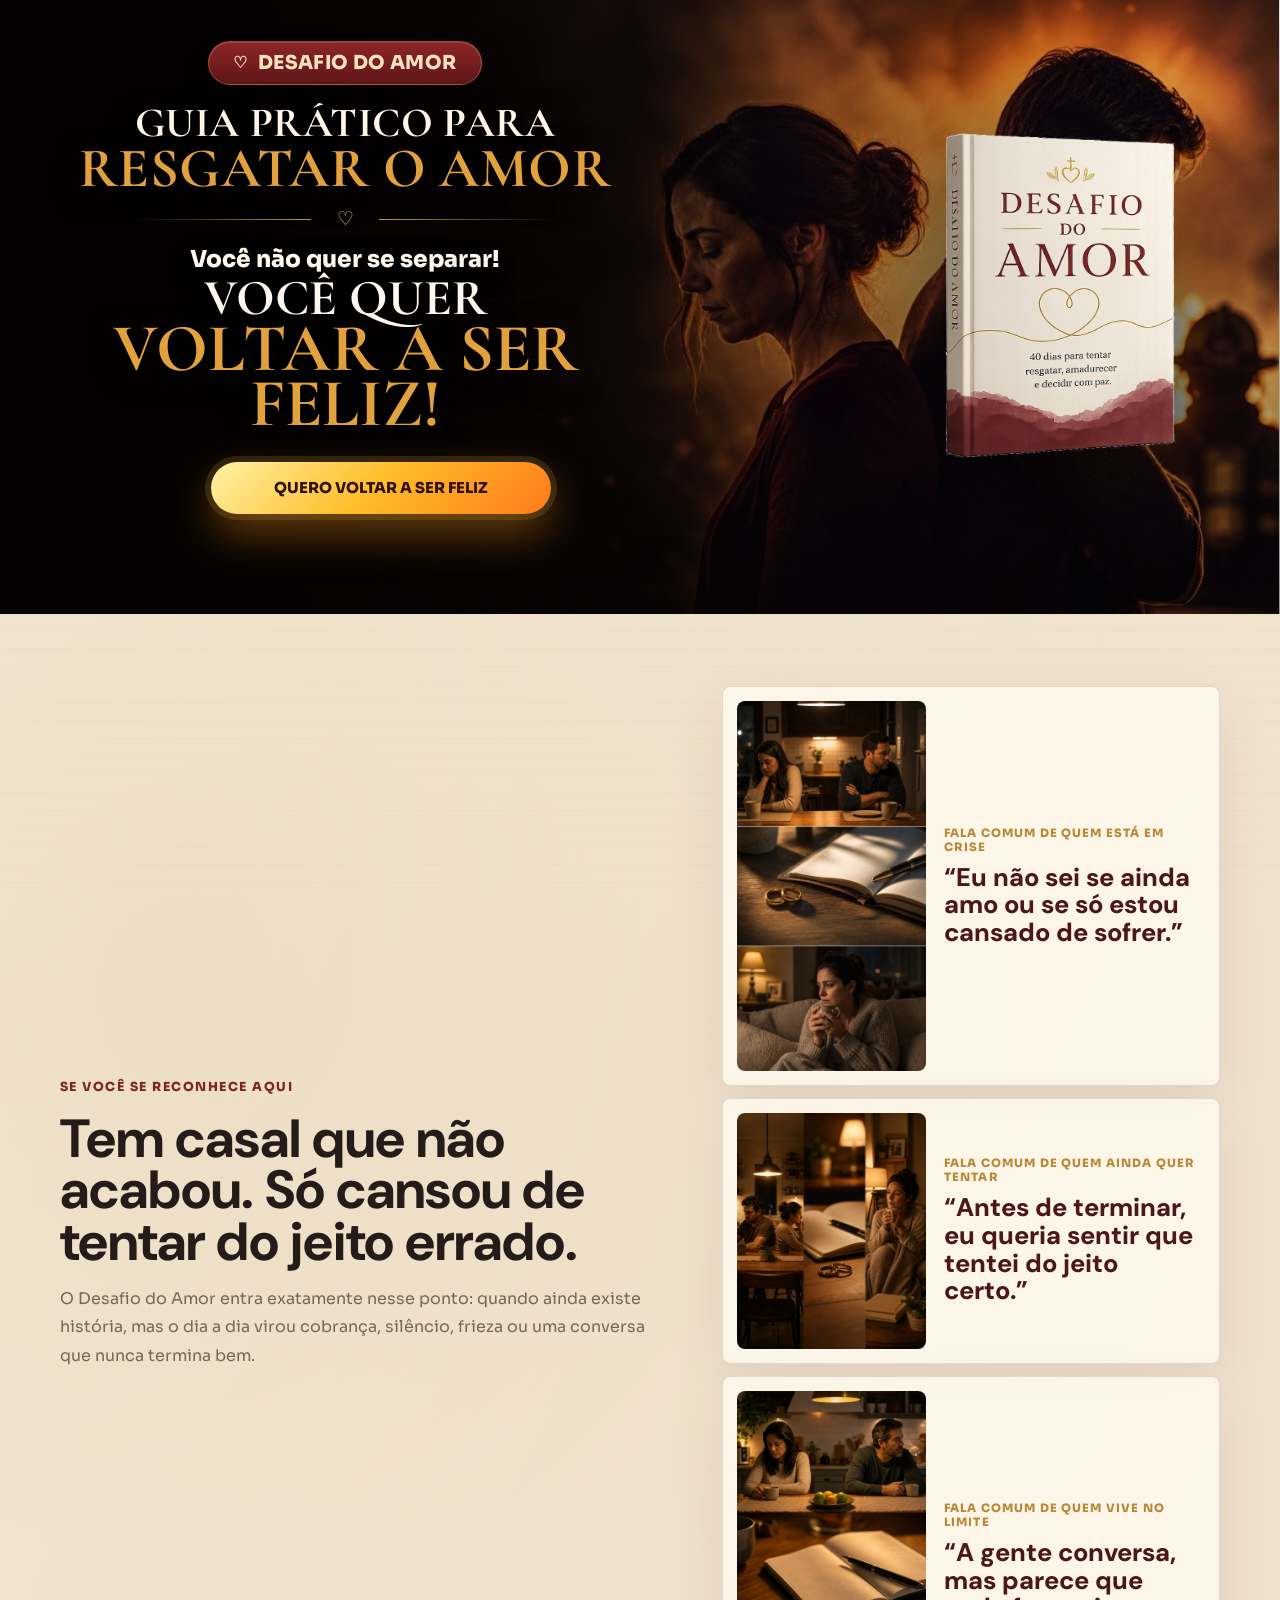
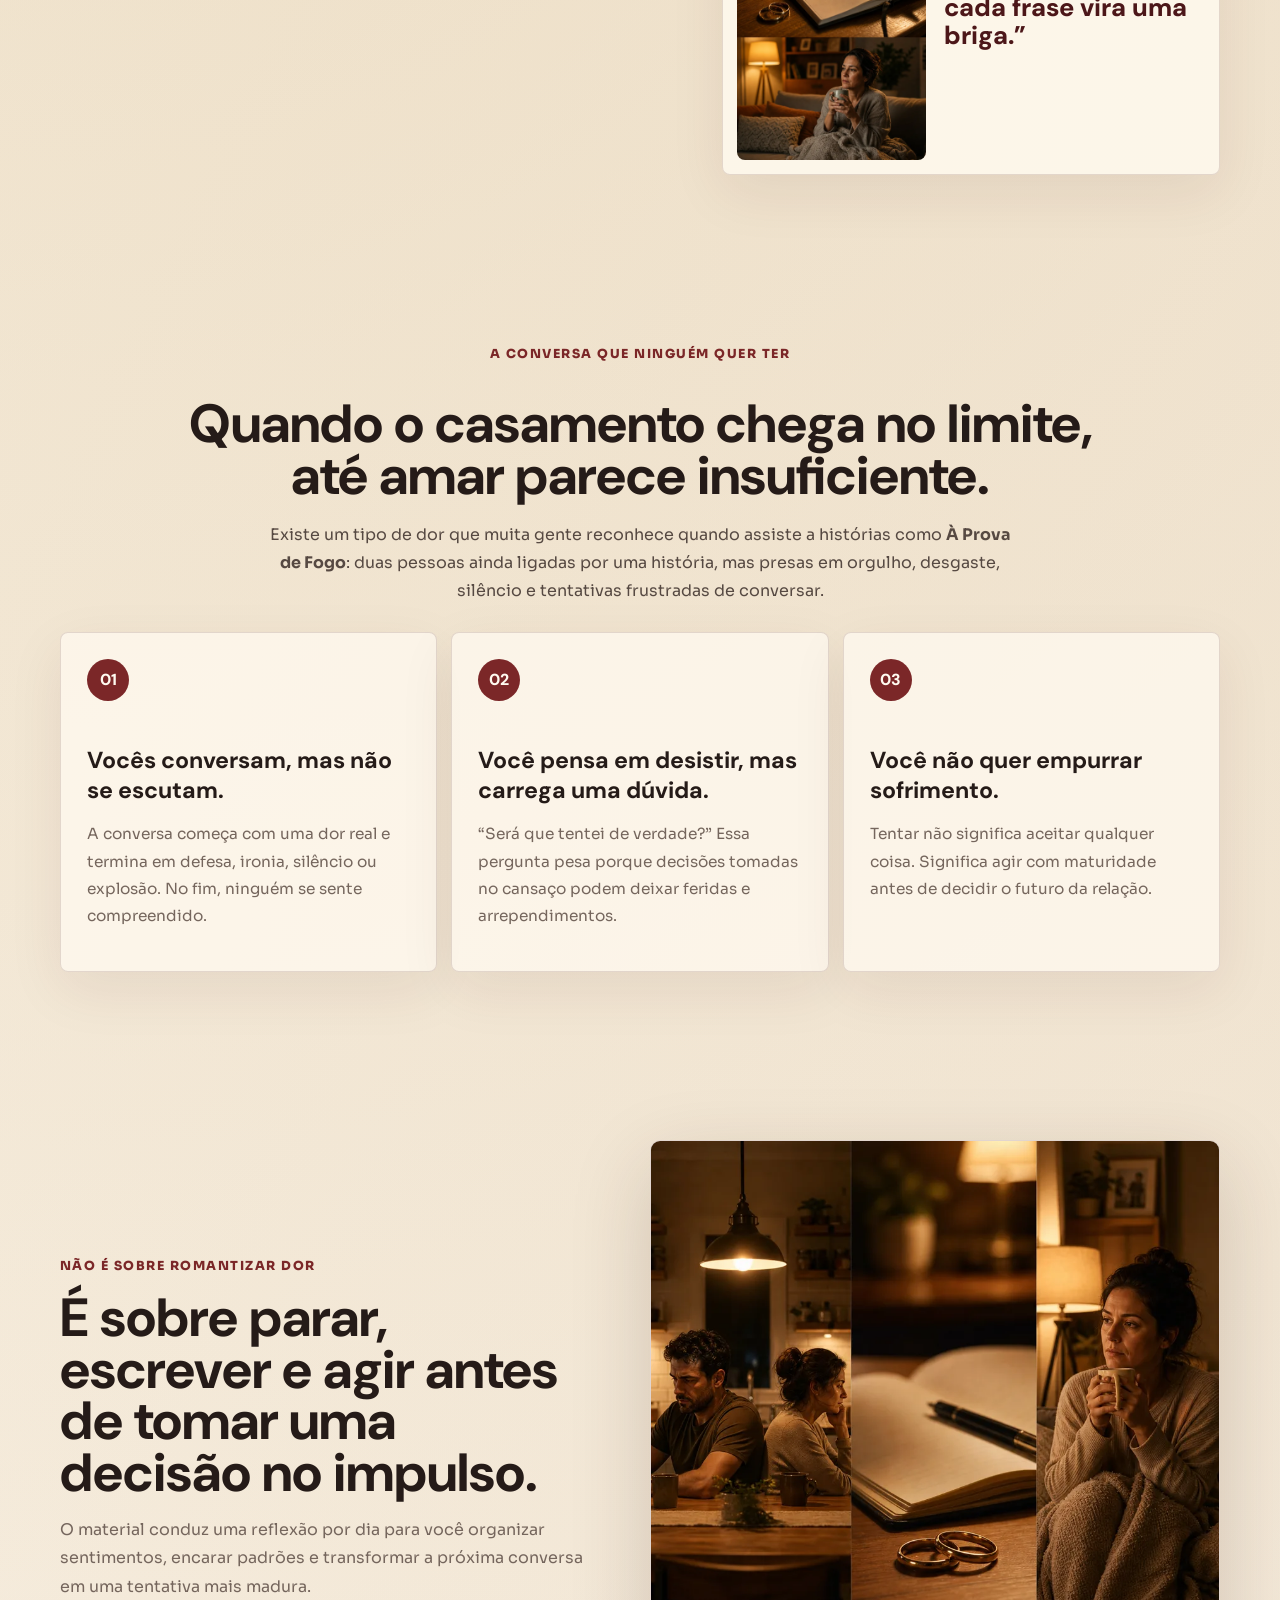
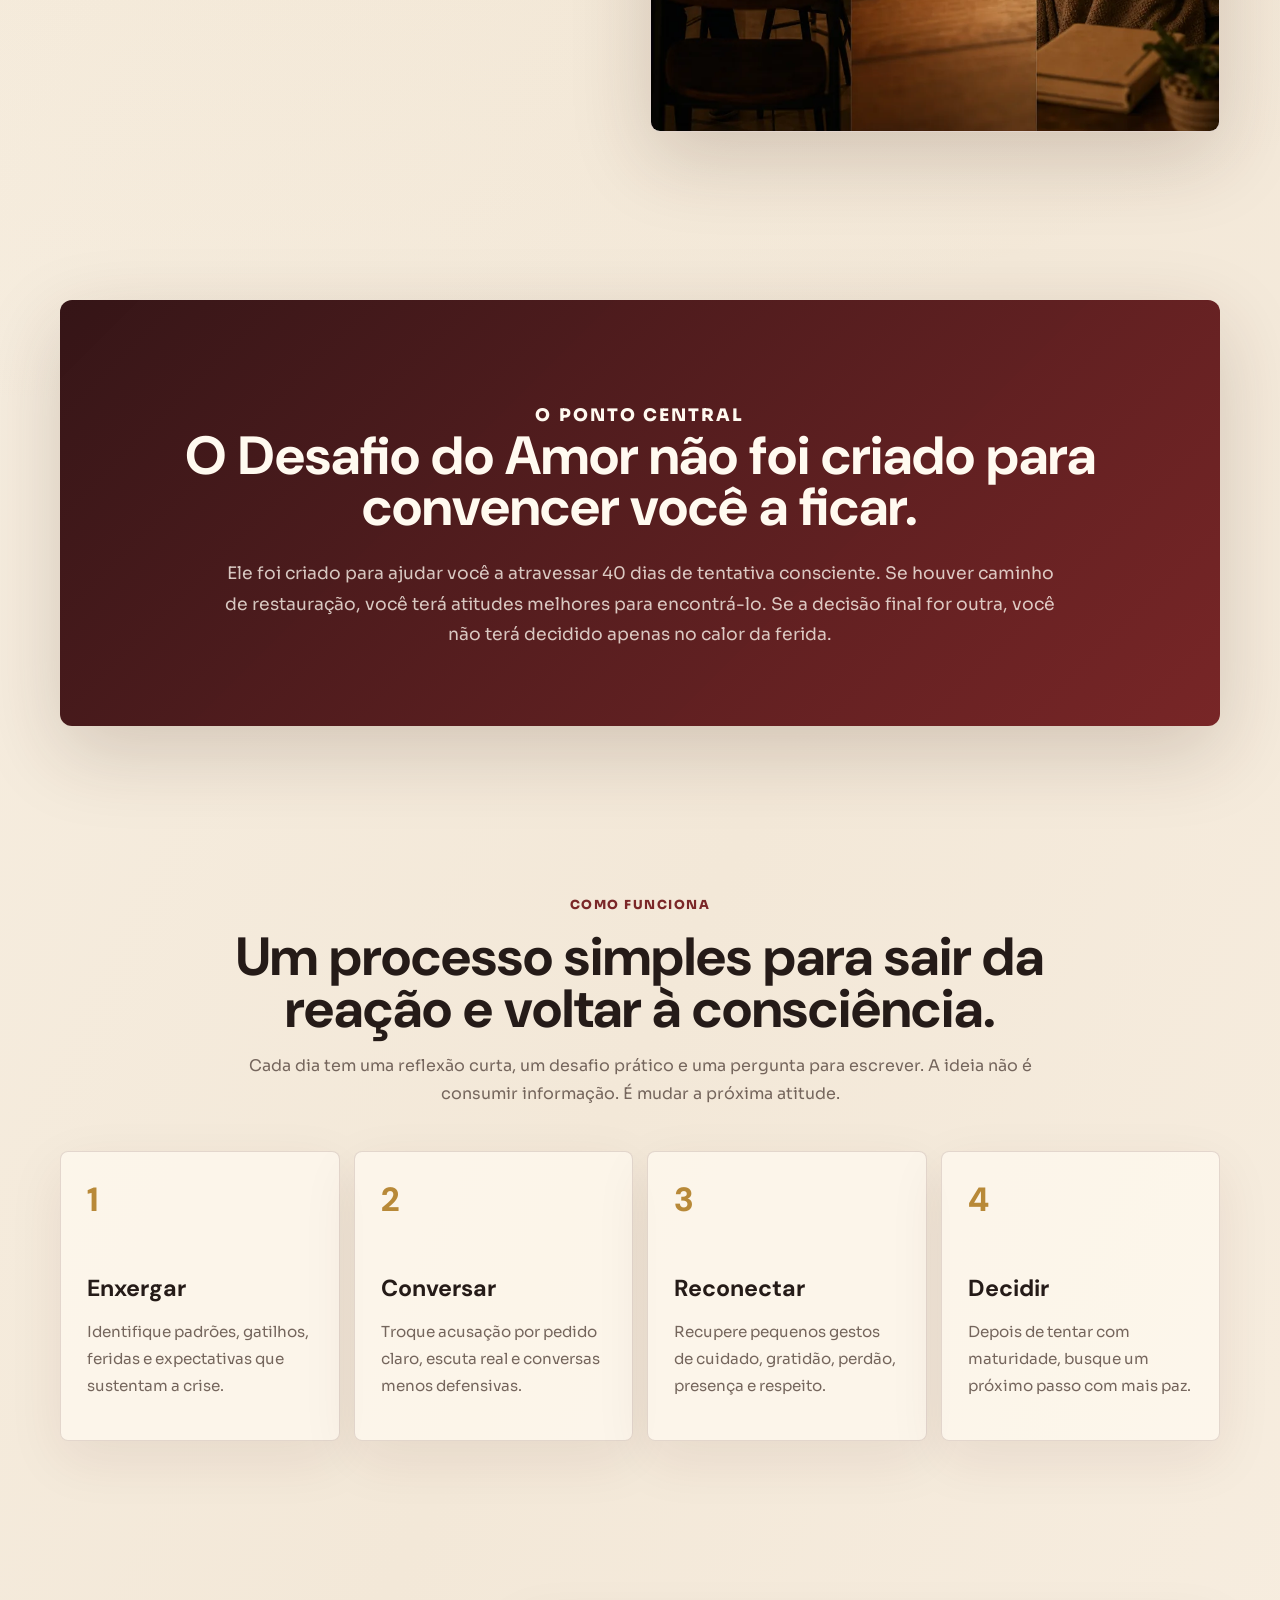
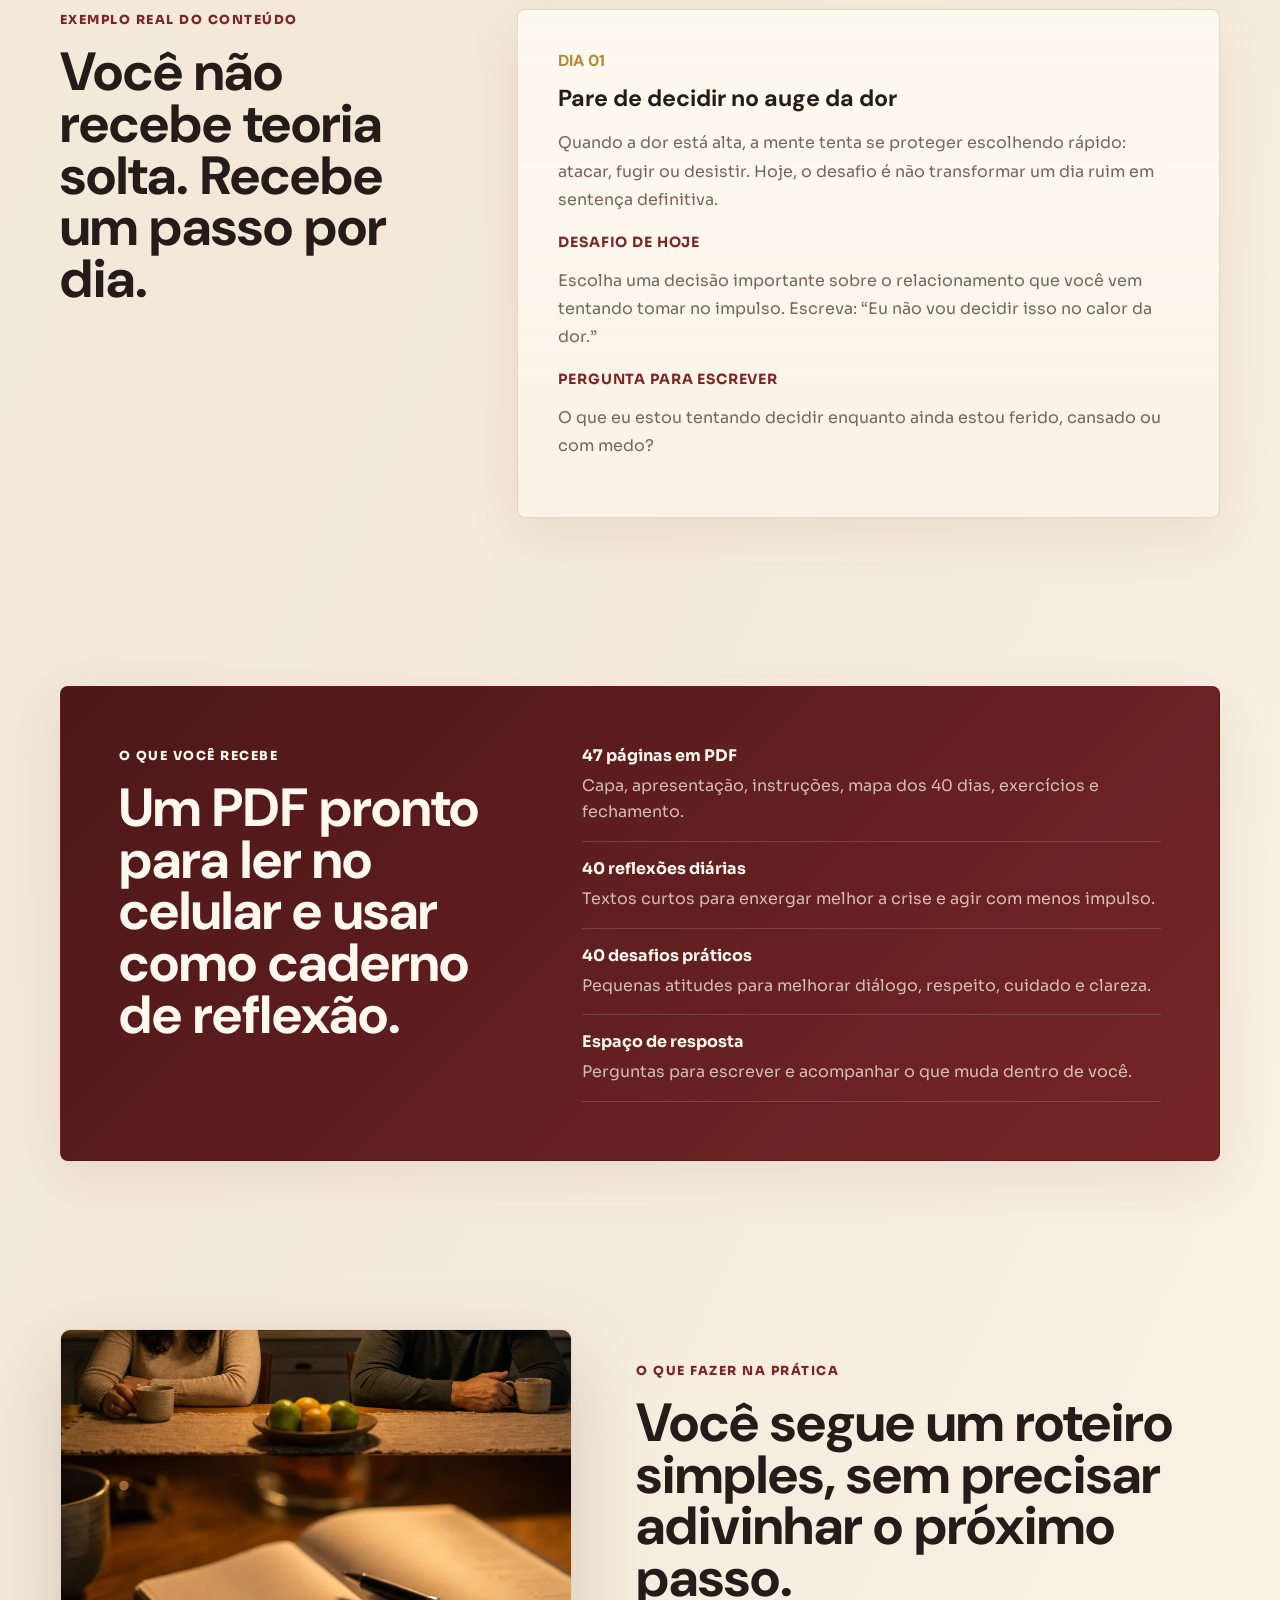
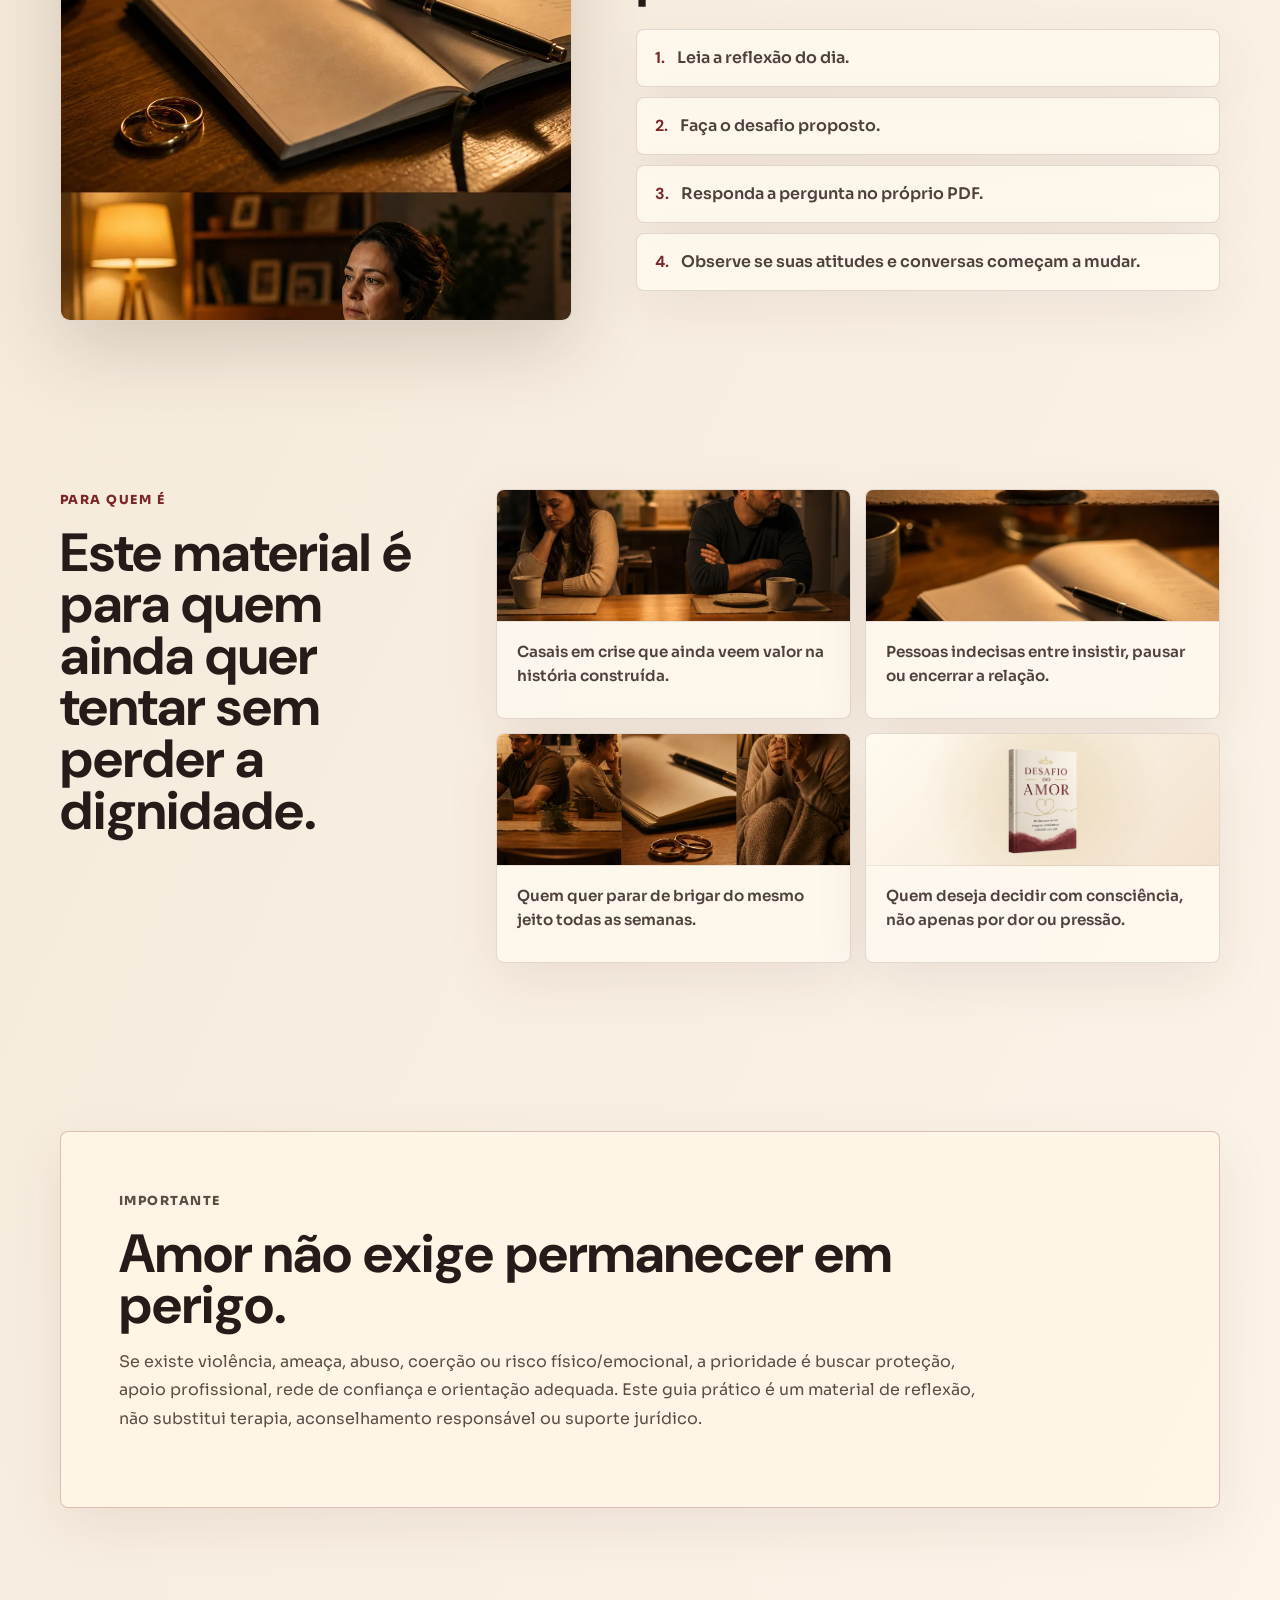
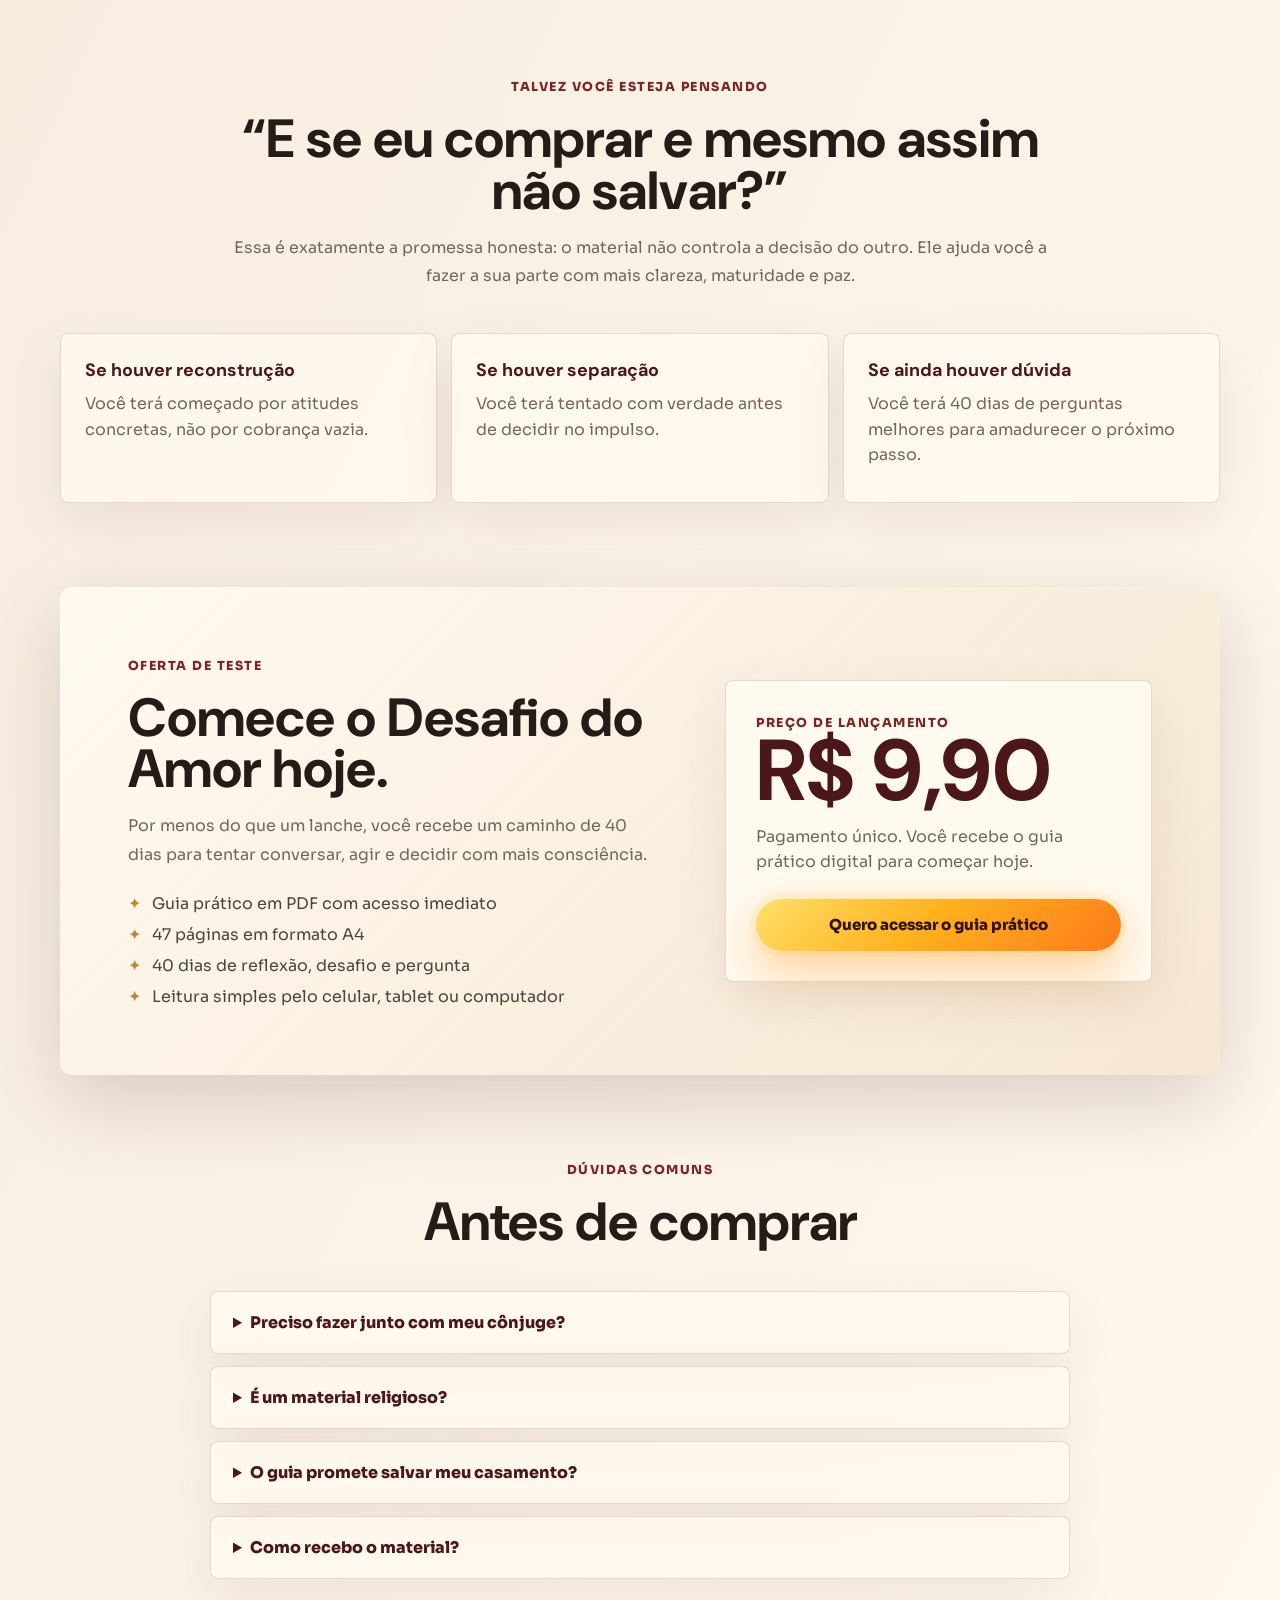
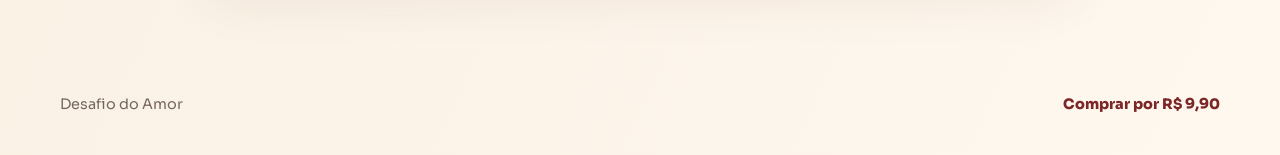
==== commit 59eade06: "Move Zeus copy ebook mockup further right" ====
--- a/guia-desafio-do-amor-copia-zeus/index.html
+++ b/guia-desafio-do-amor-copia-zeus/index.html
@@ -28,7 +28,7 @@
     <link rel="preconnect" href="https://fonts.gstatic.com" crossorigin />
     <link rel="preload" as="image" href="assets/images/hero-casal-fogo.jpg" fetchpriority="high" />
     <link rel="preload" as="image" href="assets/images/desafio-do-amor-livro-novo.png?v=20260702-2128" fetchpriority="high" />
-    <link rel="stylesheet" href="style.css?v=20260702-2322" />
+    <link rel="stylesheet" href="style.css?v=20260702-2326" />
     <script>
       !function(f,b,e,v,n,t,s){if(f.fbq)return;n=f.fbq=function(){n.callMethod?
       n.callMethod.apply(n,arguments):n.queue.push(arguments)};if(!f._fbq)f._fbq=n;
--- a/guia-desafio-do-amor-copia-zeus/style.css
+++ b/guia-desafio-do-amor-copia-zeus/style.css
@@ -324,7 +324,7 @@
 .hero-remake-visual {
   position: absolute;
   top: clamp(118px, 10.2vw, 148px);
-  right: max(54px, calc((100vw - 1180px) / 2 + 76px));
+  right: max(18px, calc((100vw - 1180px) / 2 + 44px));
   bottom: auto;
   z-index: 2;
   width: clamp(252px, 19.5vw, 314px);
@@ -1325,7 +1325,7 @@
   }
 
   .hero-remake-visual {
-    right: 34px;
+    right: 14px;
     bottom: 58px;
     width: clamp(220px, 28vw, 292px);
   }
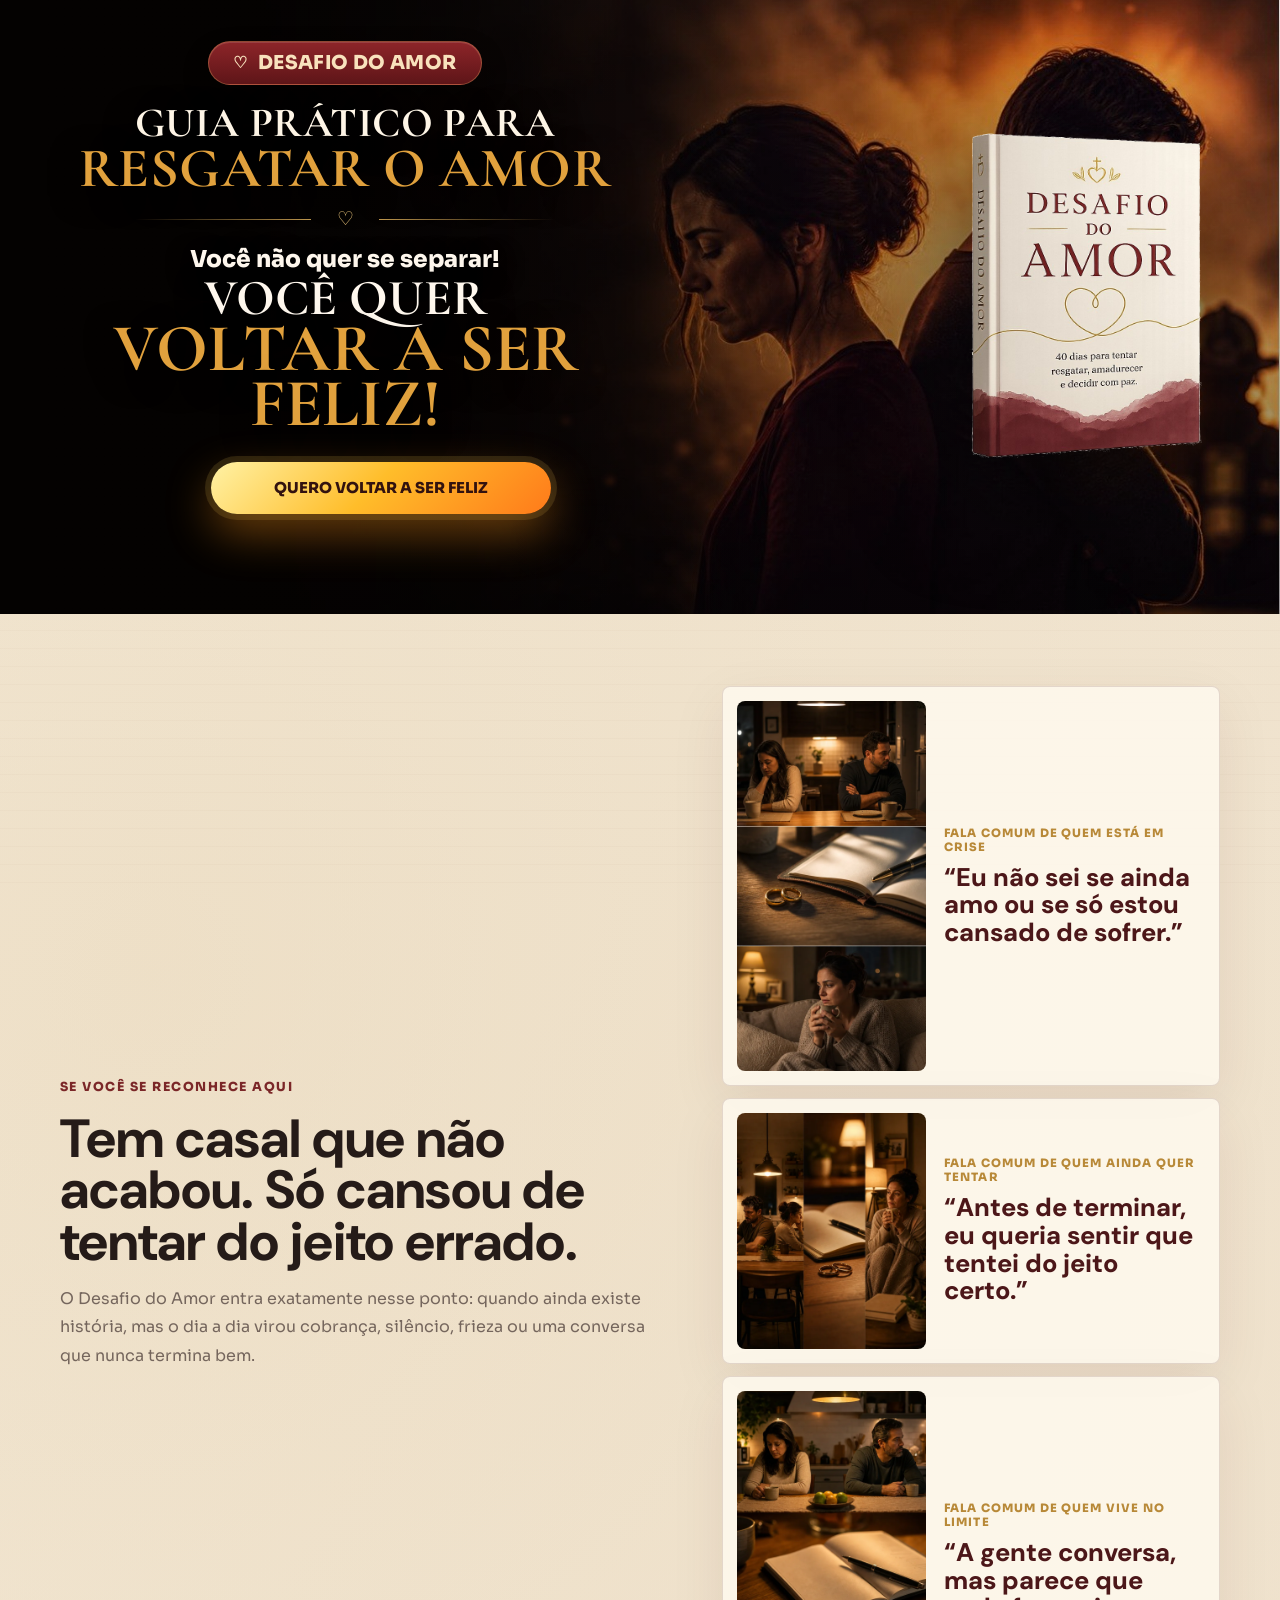
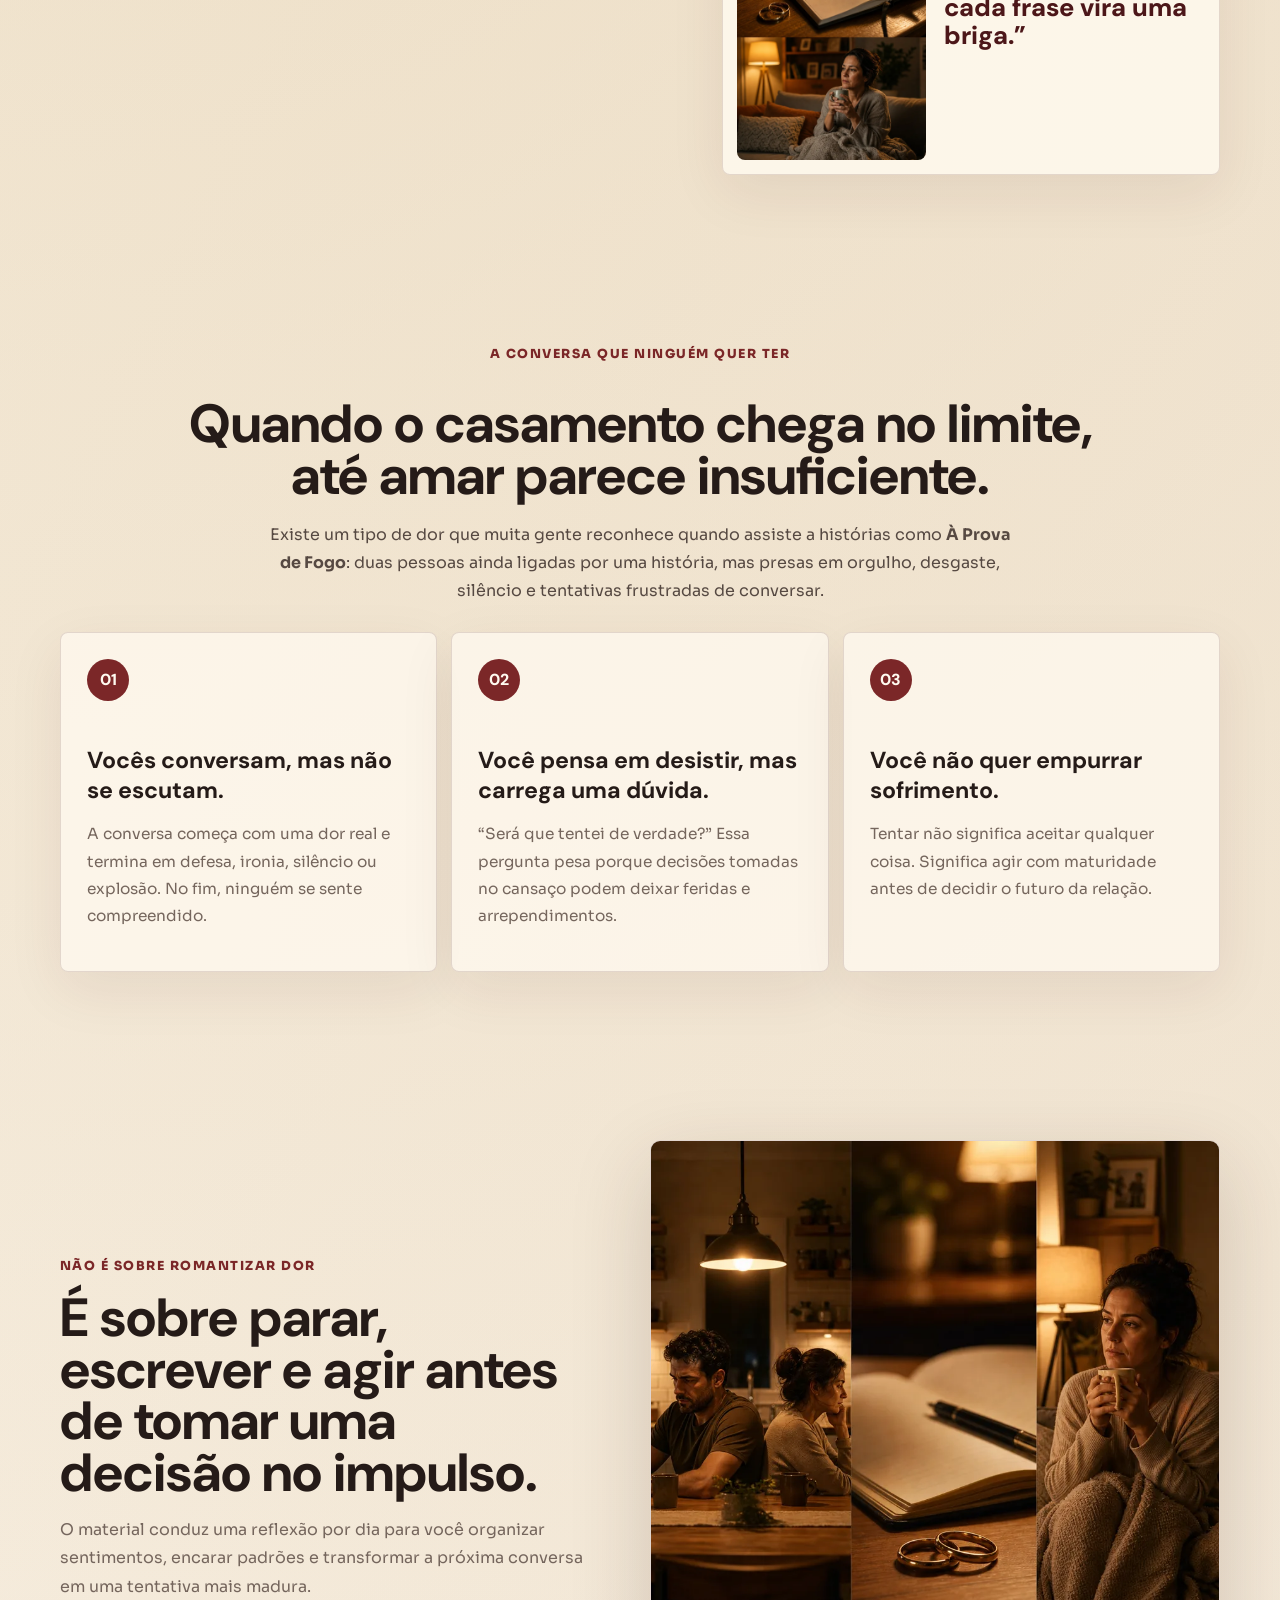
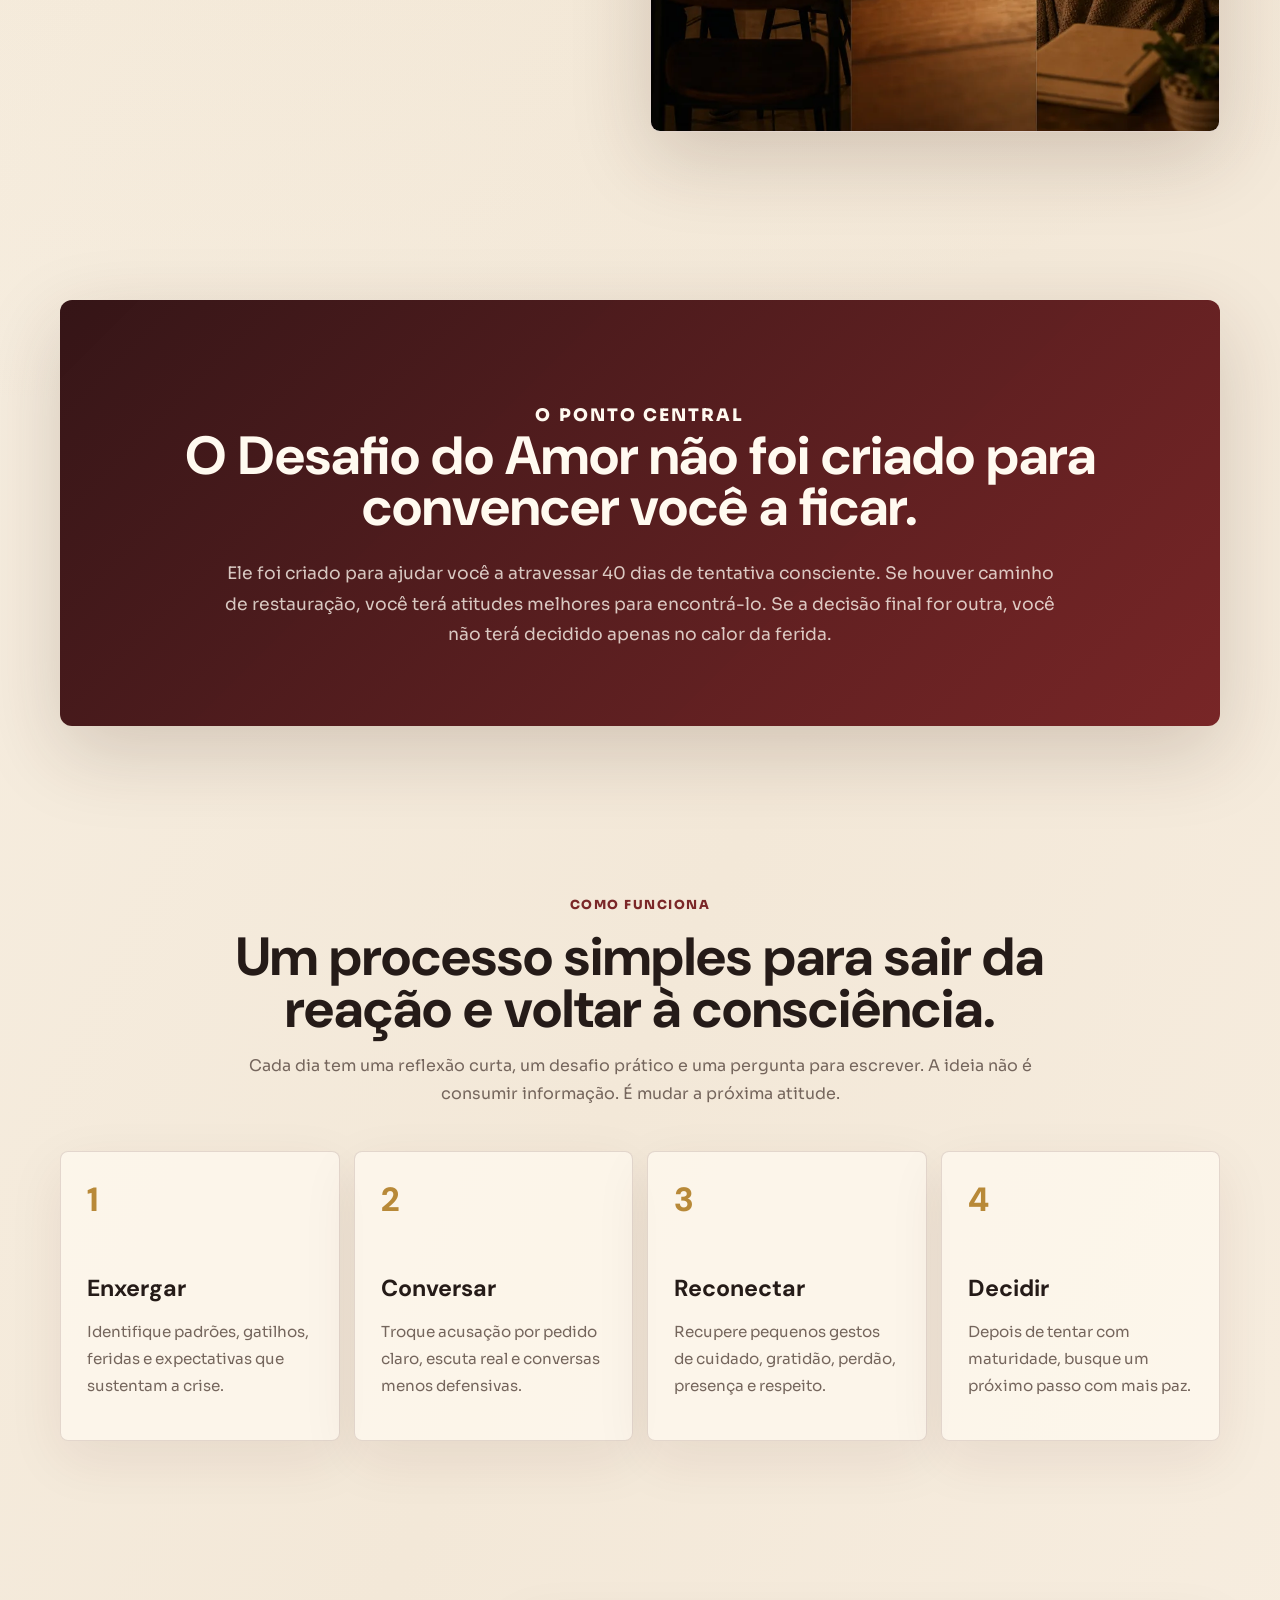
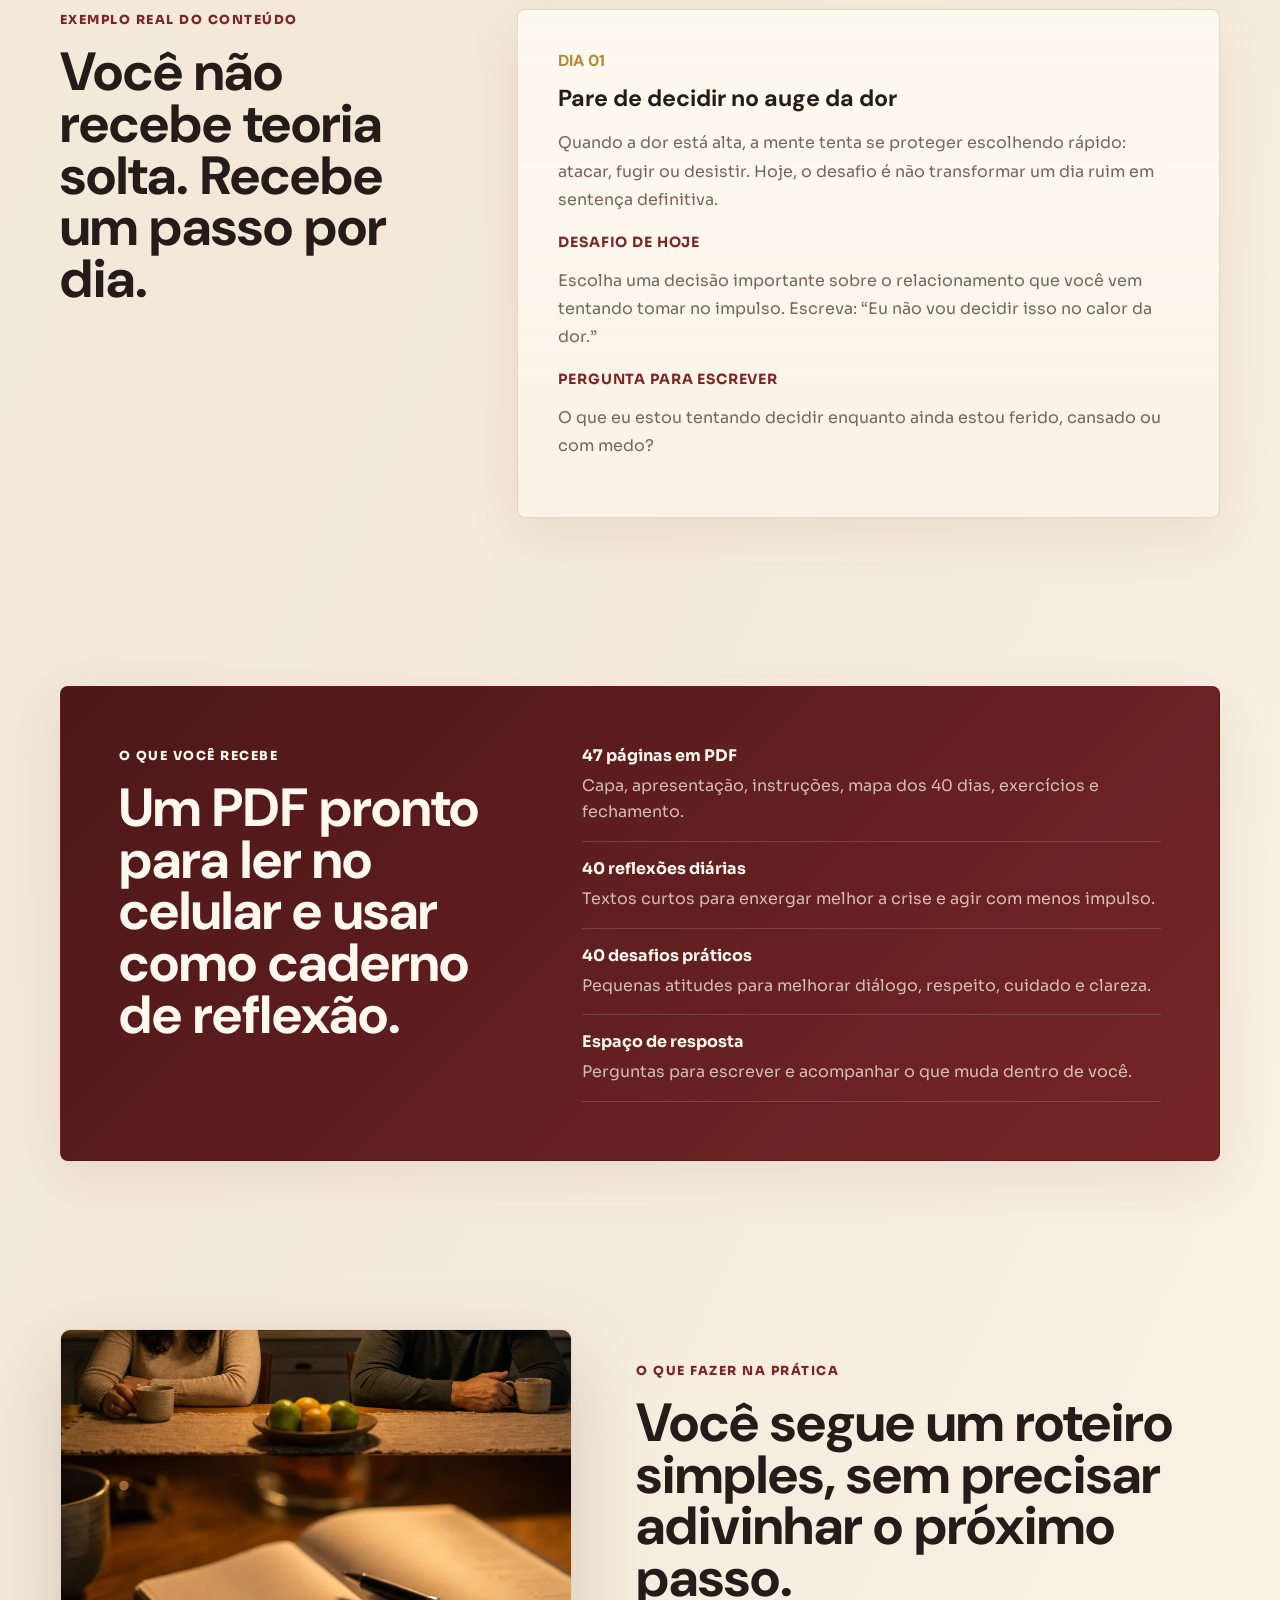
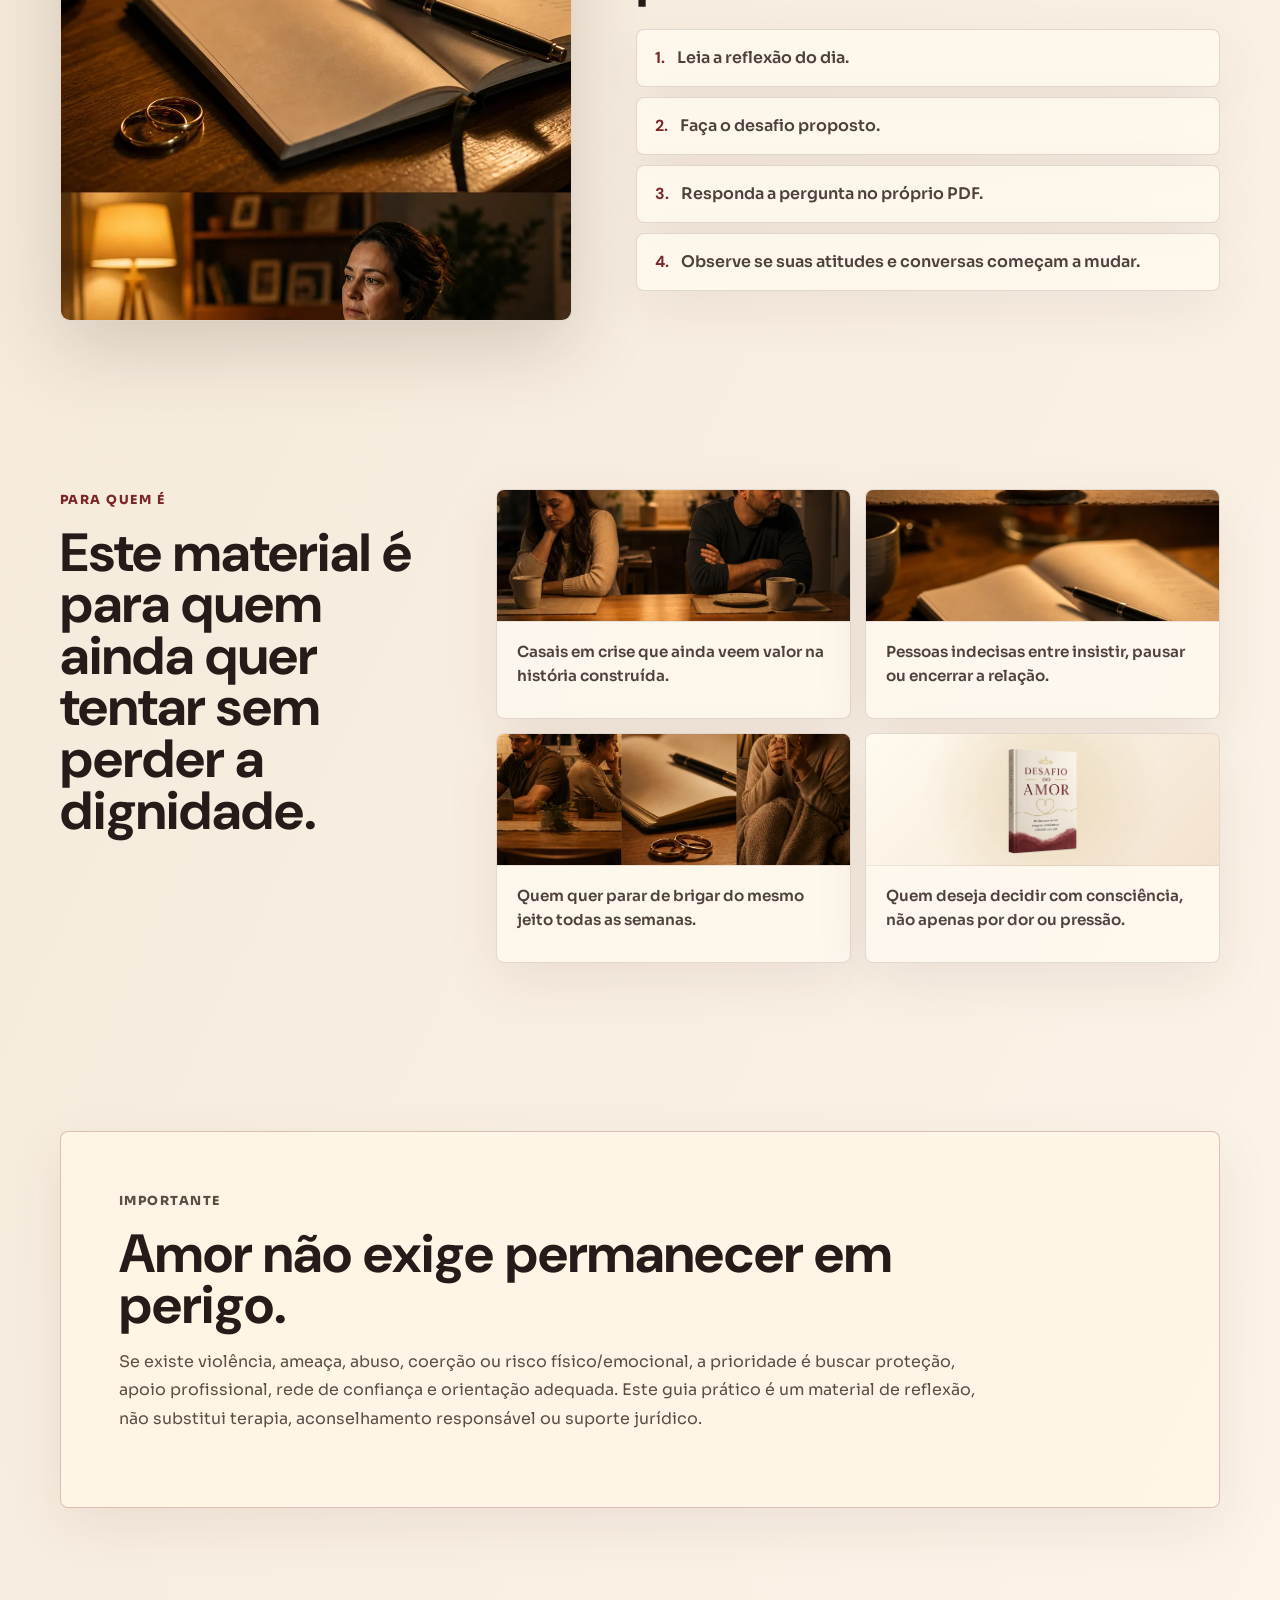
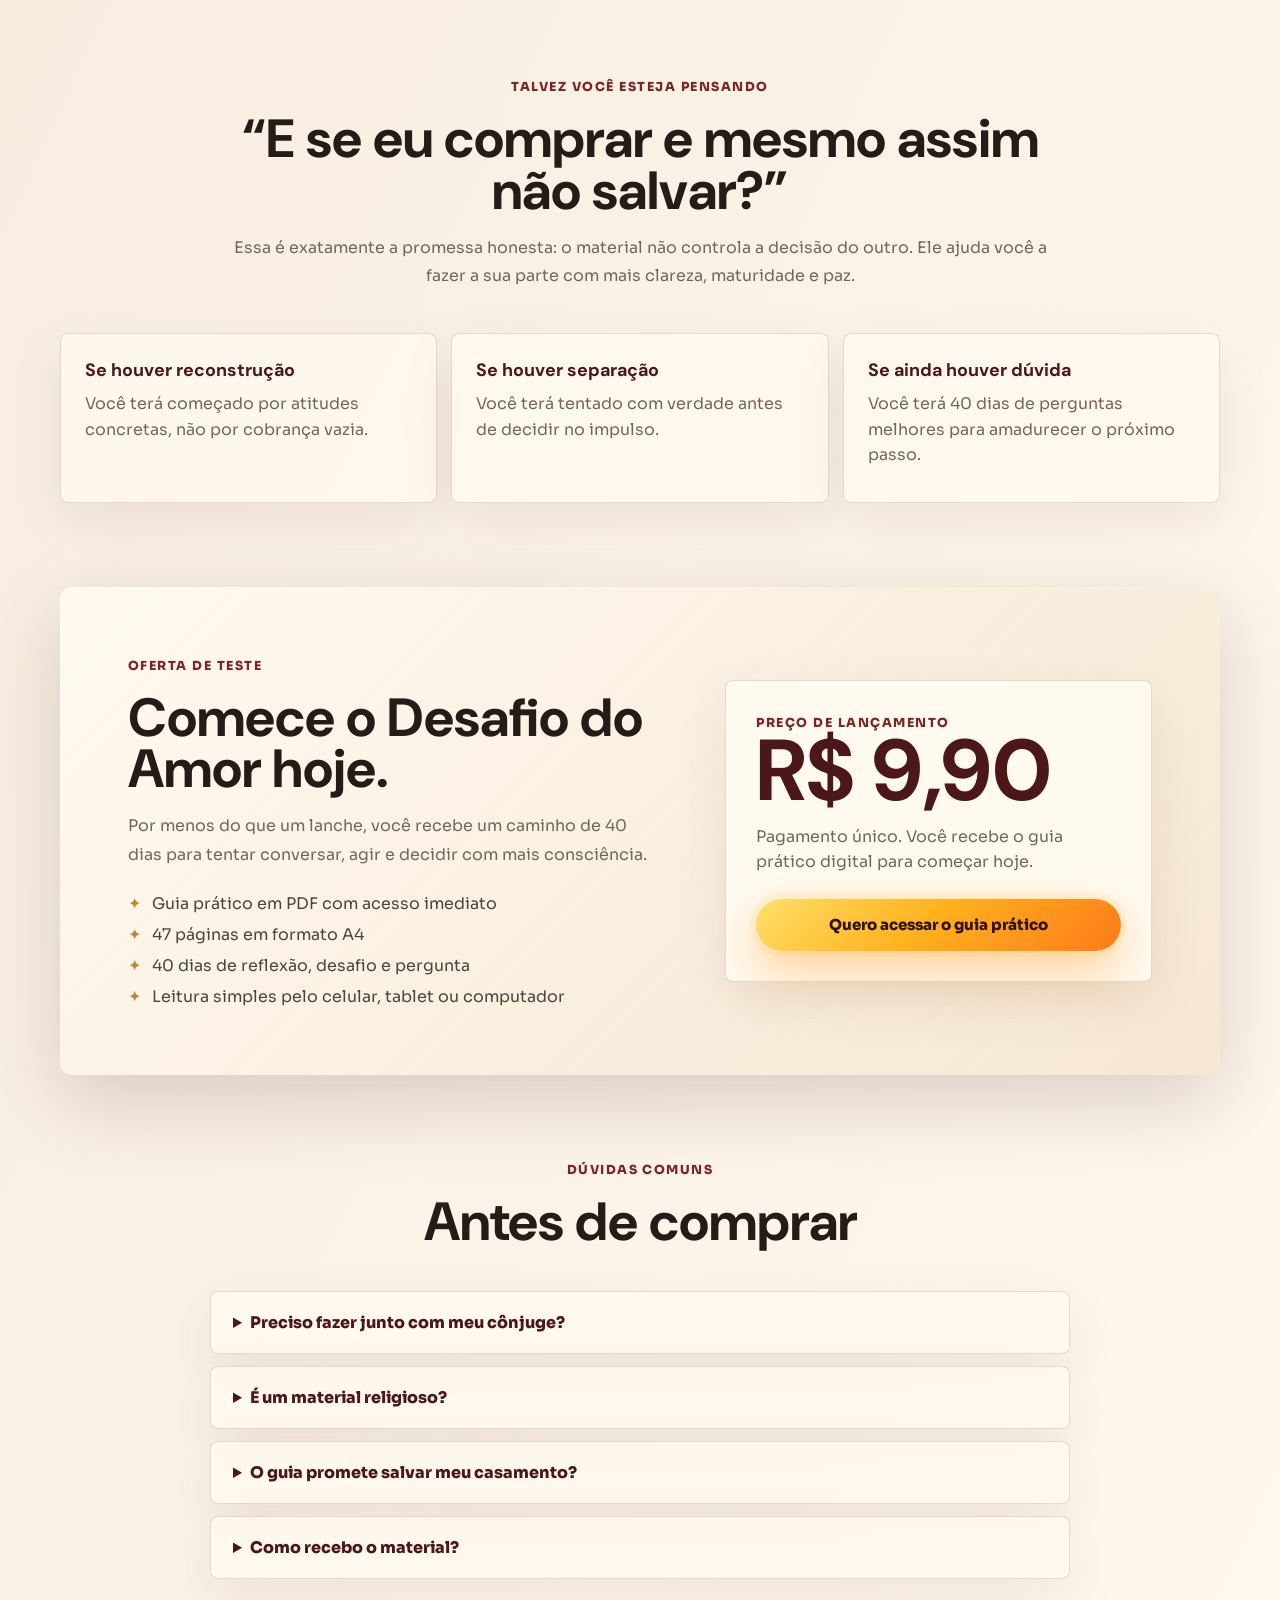
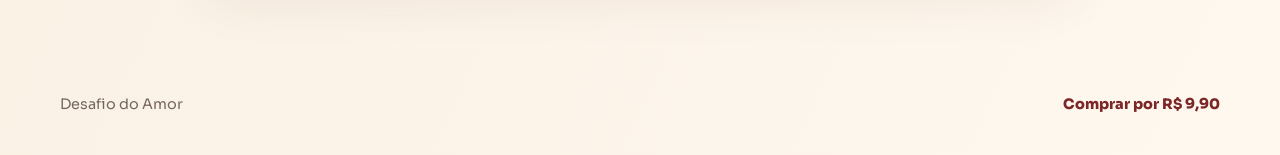
==== commit 65c51d60: "Move Zeus copy ebook mockup farther right" ====
--- a/guia-desafio-do-amor-copia-zeus/index.html
+++ b/guia-desafio-do-amor-copia-zeus/index.html
@@ -28,7 +28,7 @@
     <link rel="preconnect" href="https://fonts.gstatic.com" crossorigin />
     <link rel="preload" as="image" href="assets/images/hero-casal-fogo.jpg" fetchpriority="high" />
     <link rel="preload" as="image" href="assets/images/desafio-do-amor-livro-novo.png?v=20260702-2128" fetchpriority="high" />
-    <link rel="stylesheet" href="style.css?v=20260702-2326" />
+    <link rel="stylesheet" href="style.css?v=20260702-2330" />
     <script>
       !function(f,b,e,v,n,t,s){if(f.fbq)return;n=f.fbq=function(){n.callMethod?
       n.callMethod.apply(n,arguments):n.queue.push(arguments)};if(!f._fbq)f._fbq=n;
--- a/guia-desafio-do-amor-copia-zeus/style.css
+++ b/guia-desafio-do-amor-copia-zeus/style.css
@@ -324,7 +324,7 @@
 .hero-remake-visual {
   position: absolute;
   top: clamp(118px, 10.2vw, 148px);
-  right: max(18px, calc((100vw - 1180px) / 2 + 44px));
+  right: max(-8px, calc((100vw - 1180px) / 2 + 18px));
   bottom: auto;
   z-index: 2;
   width: clamp(252px, 19.5vw, 314px);
@@ -1325,7 +1325,7 @@
   }
 
   .hero-remake-visual {
-    right: 14px;
+    right: -8px;
     bottom: 58px;
     width: clamp(220px, 28vw, 292px);
   }
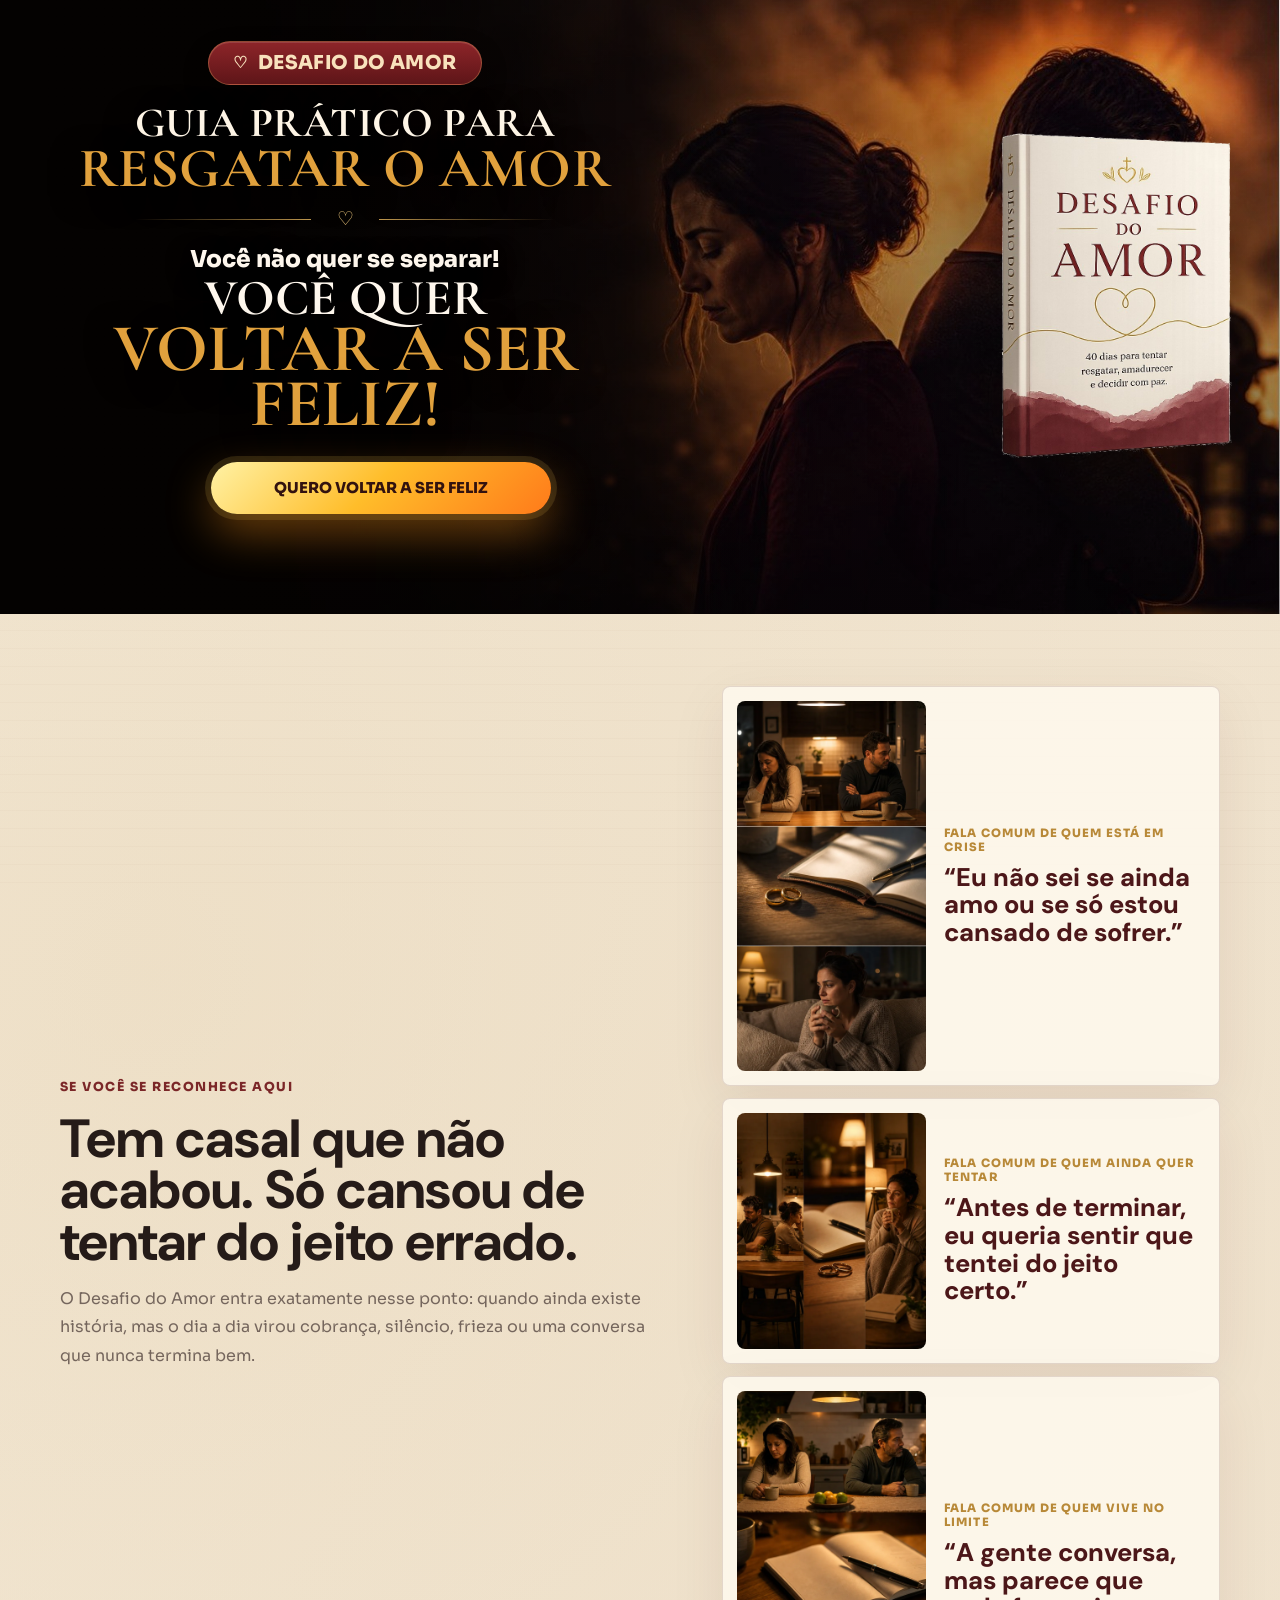
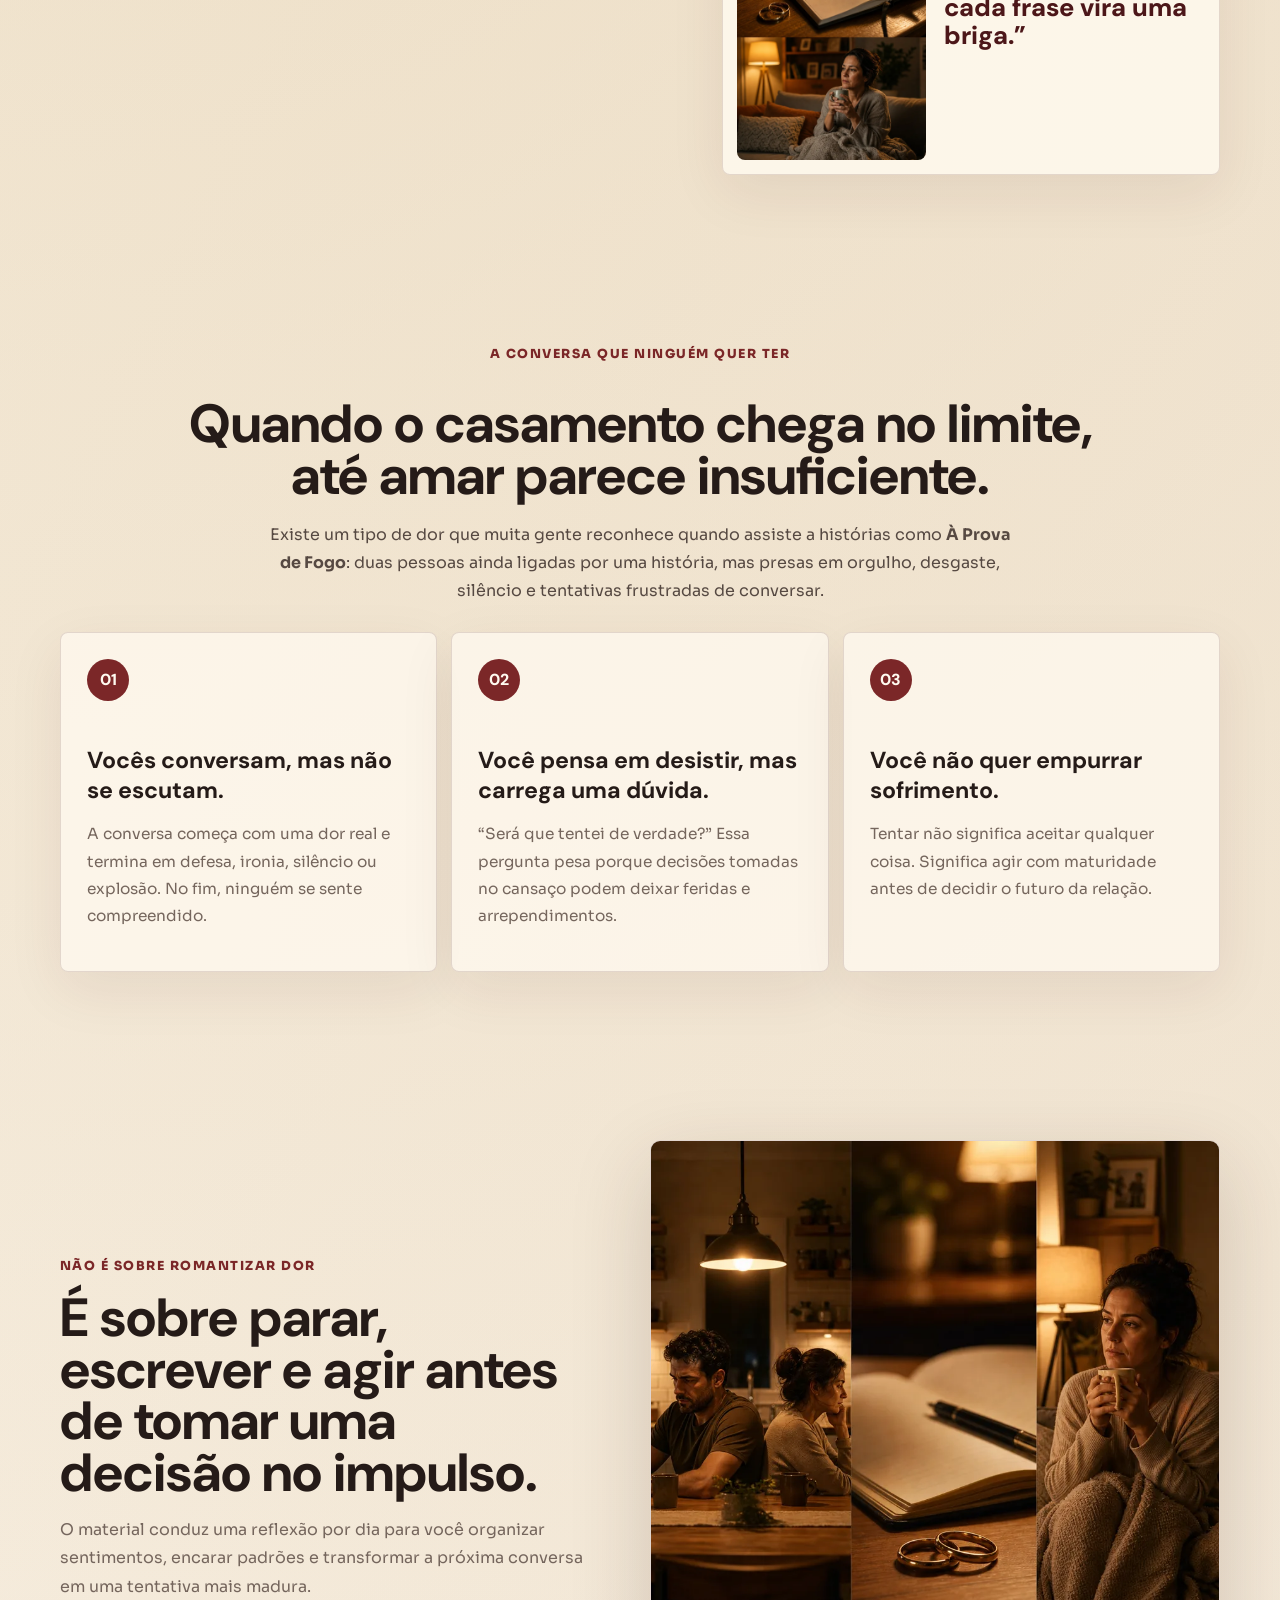
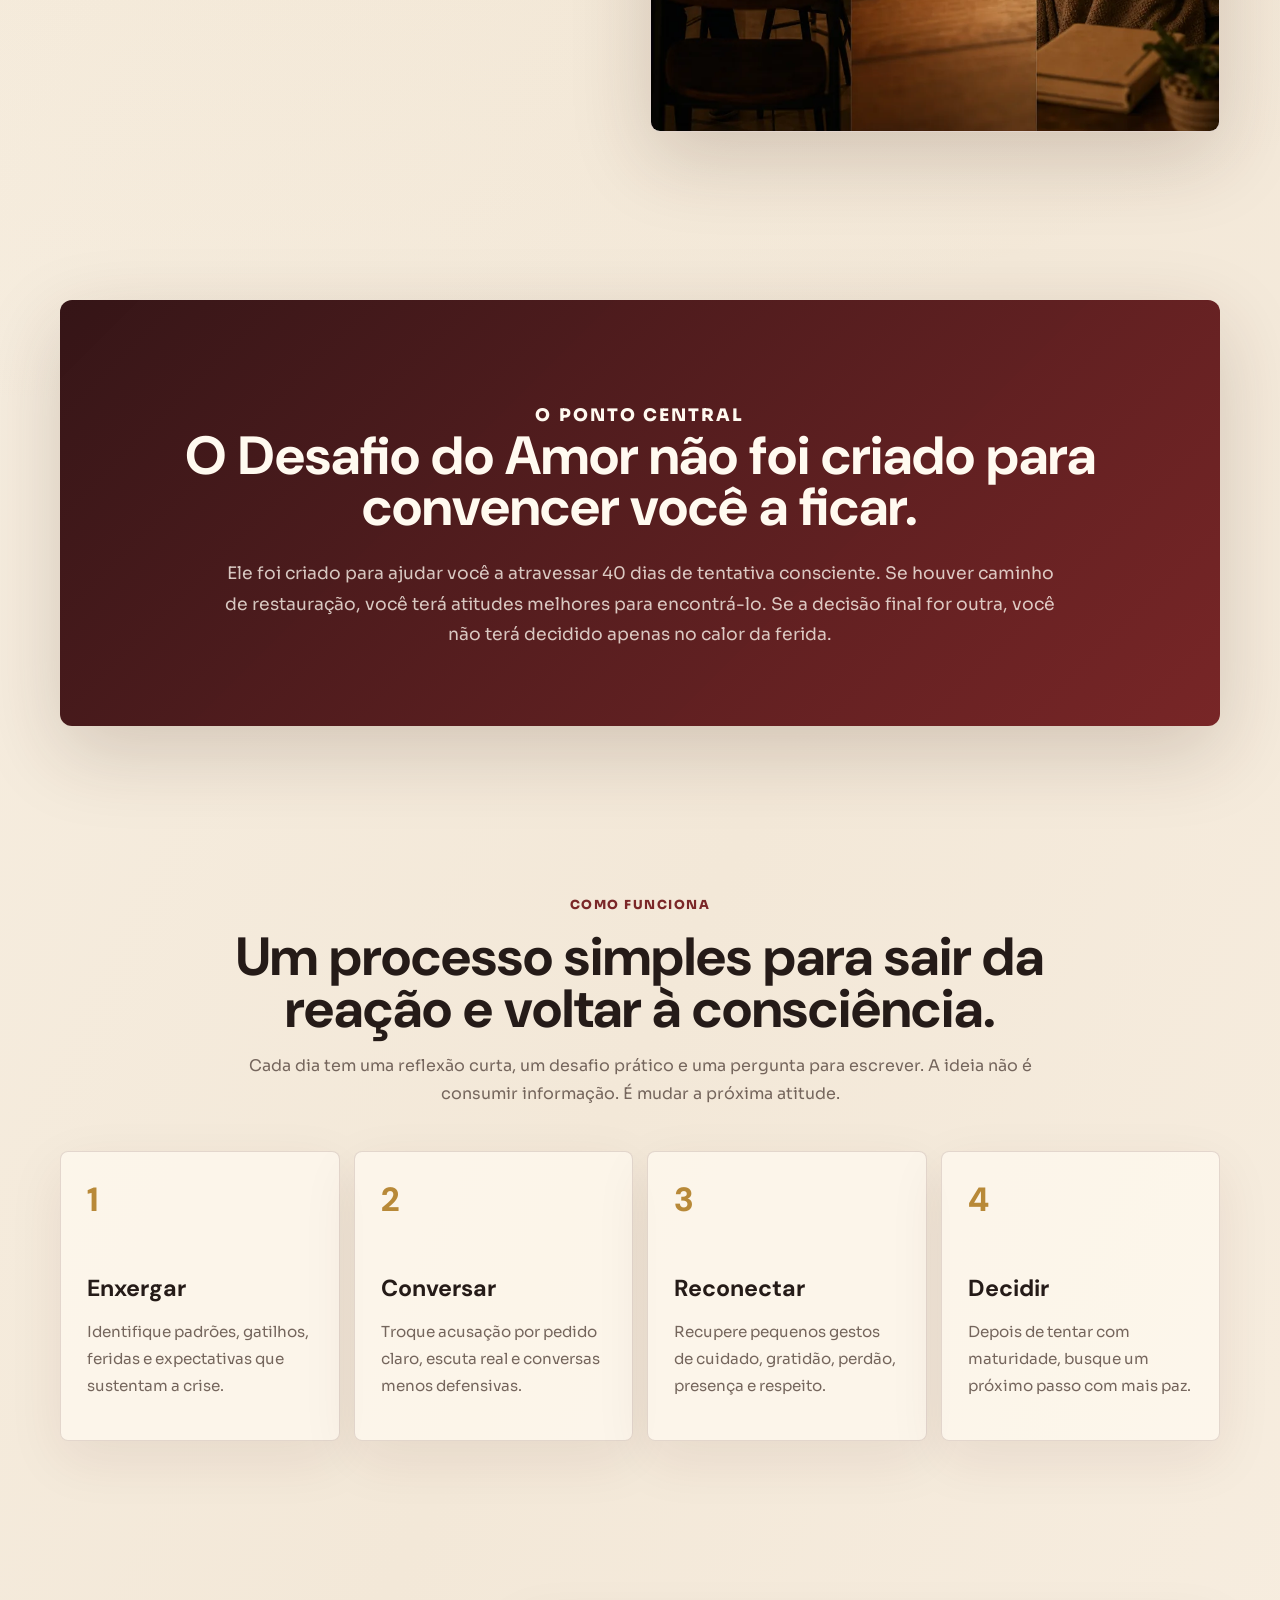
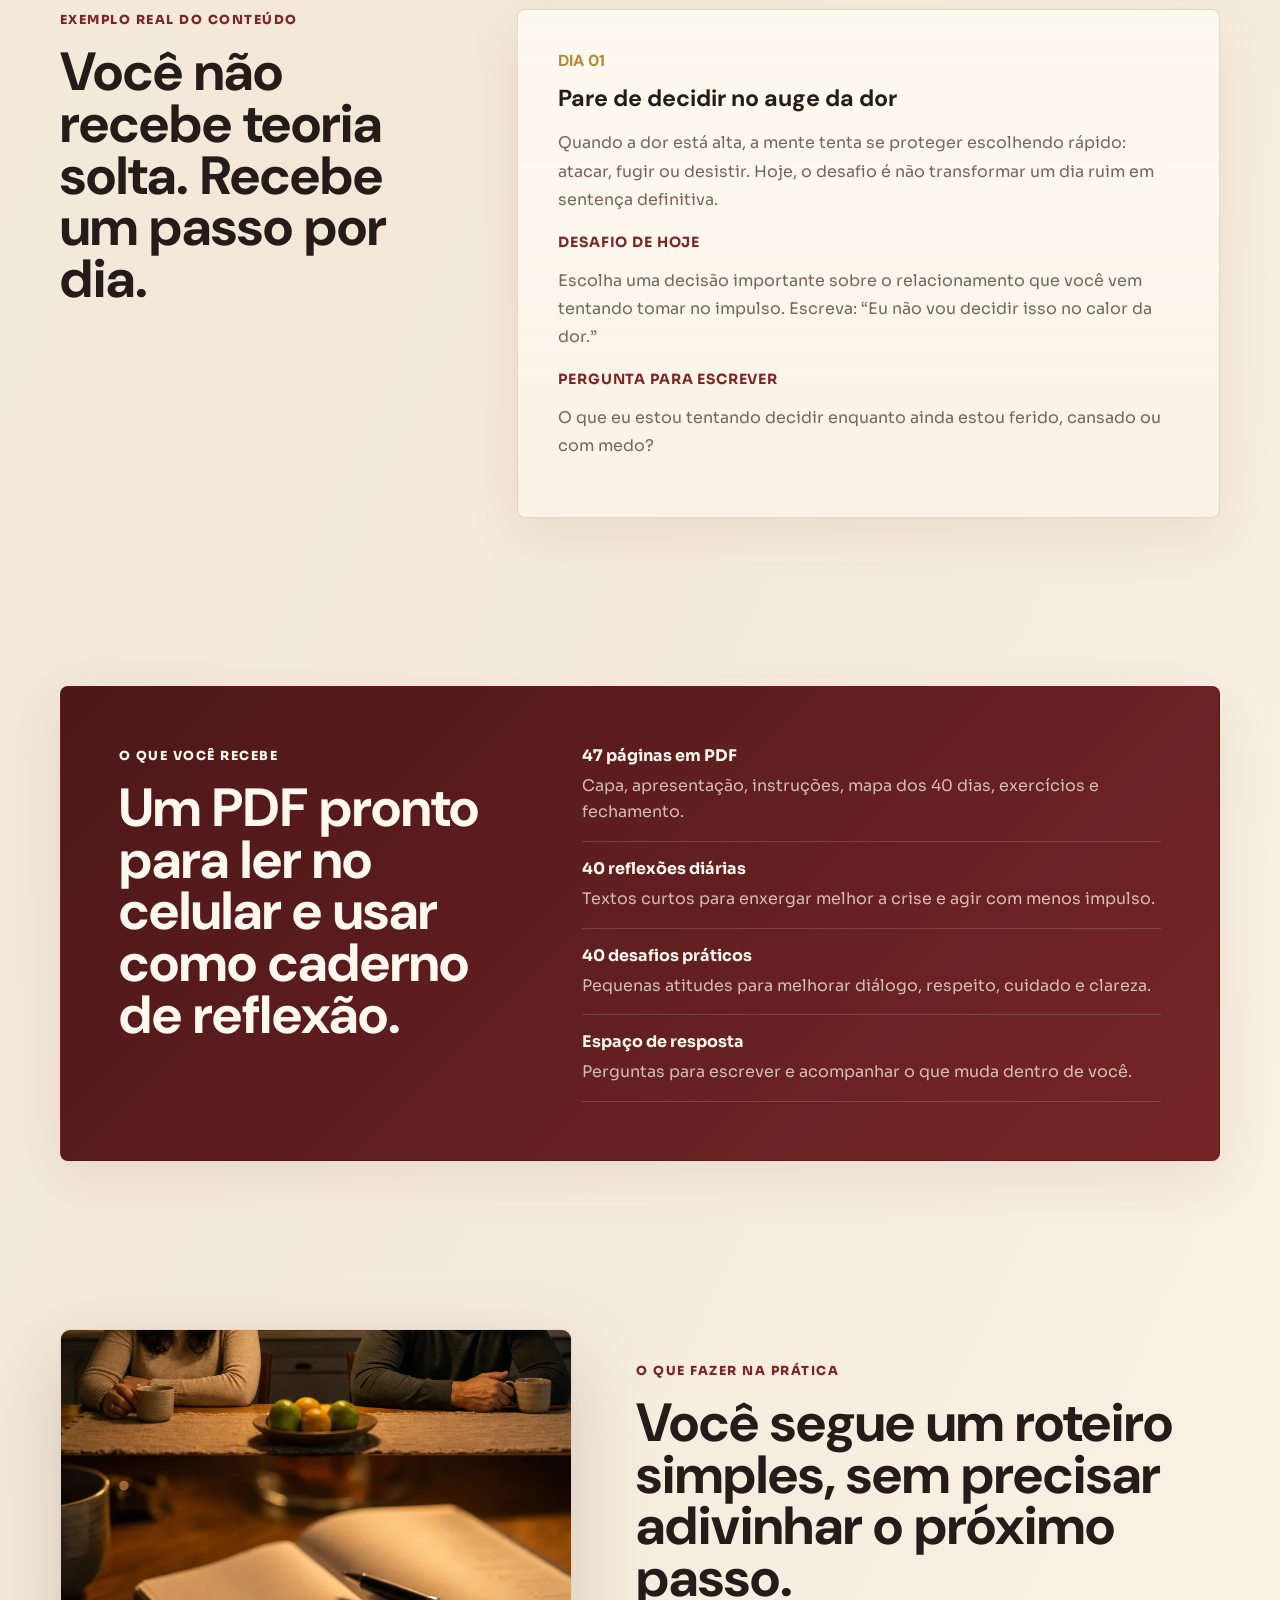
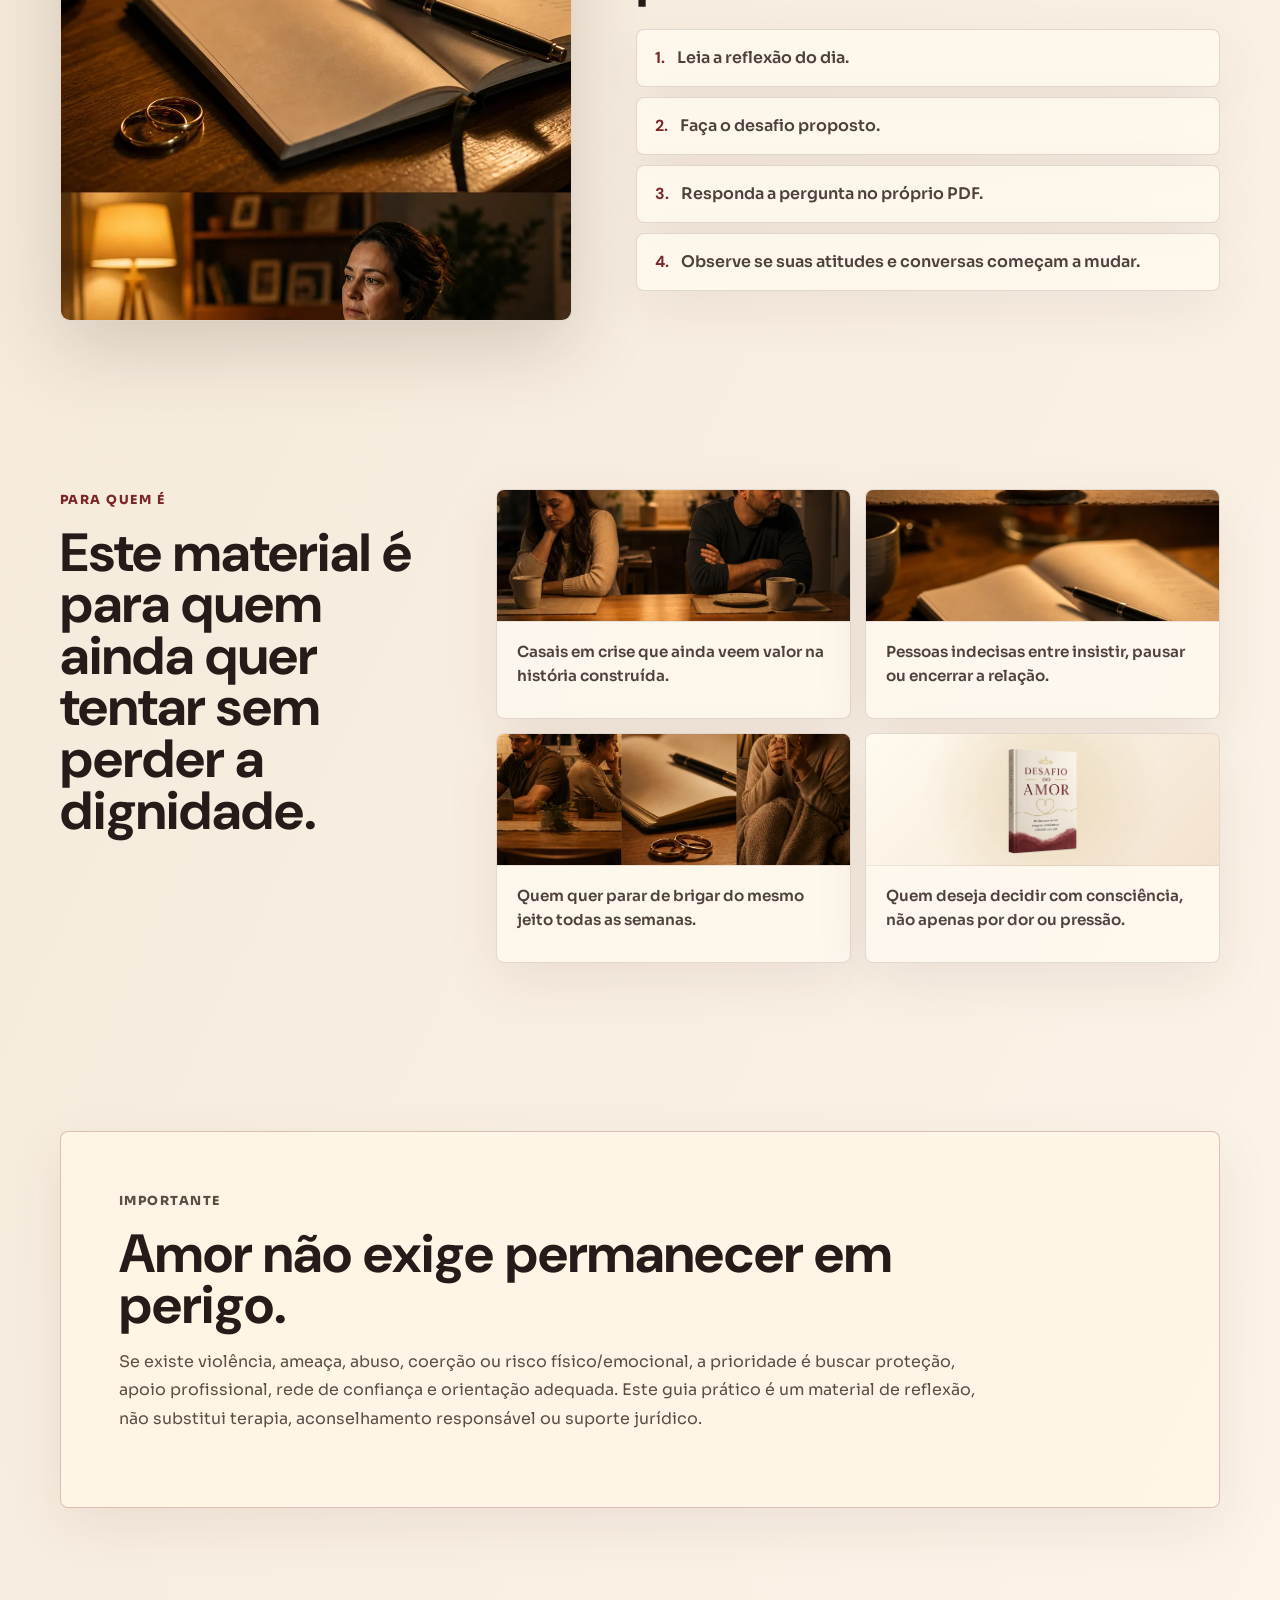
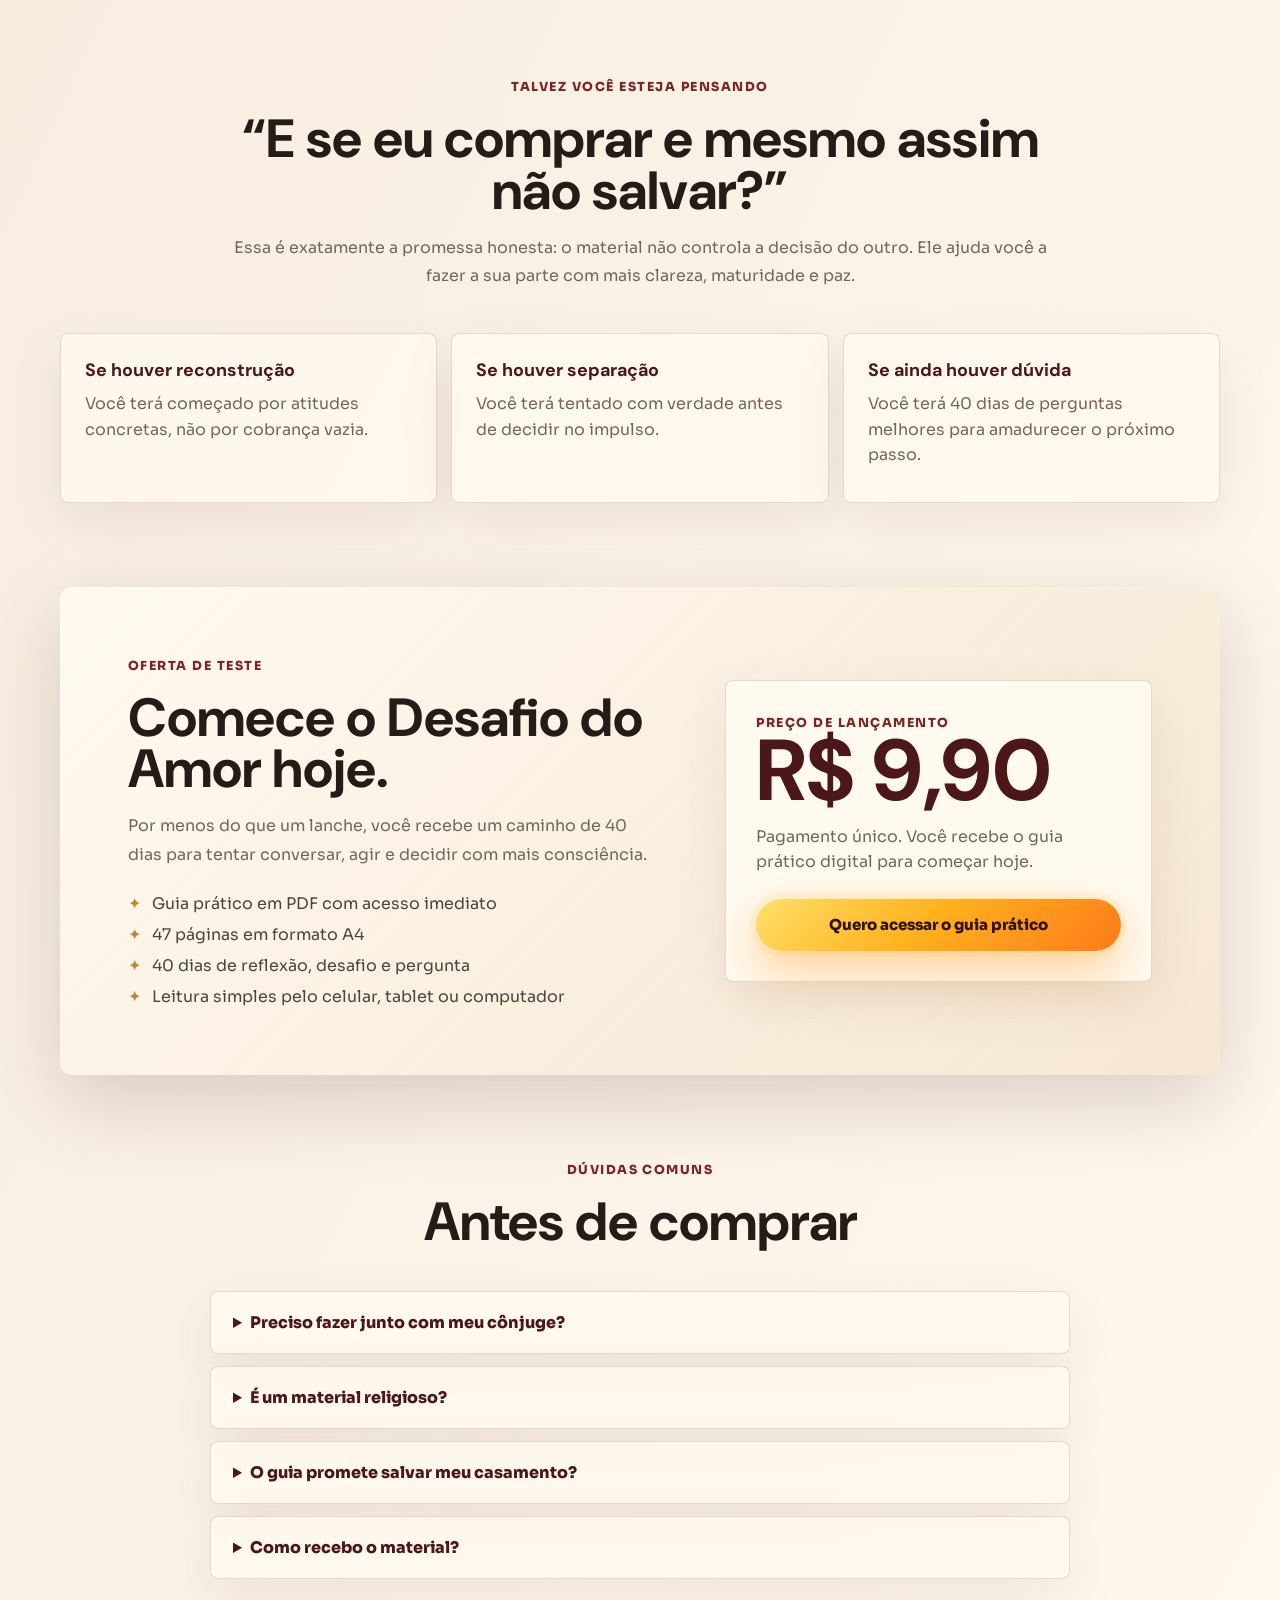
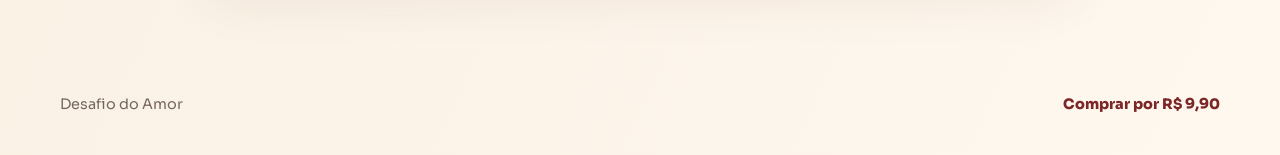
==== commit e318f64e: "Move Zeus copy cover further toward right edge" ====
--- a/guia-desafio-do-amor-copia-zeus/index.html
+++ b/guia-desafio-do-amor-copia-zeus/index.html
@@ -28,7 +28,18 @@
     <link rel="preconnect" href="https://fonts.gstatic.com" crossorigin />
     <link rel="preload" as="image" href="assets/images/hero-casal-fogo.jpg" fetchpriority="high" />
     <link rel="preload" as="image" href="assets/images/desafio-do-amor-livro-novo.png?v=20260702-2128" fetchpriority="high" />
-    <link rel="stylesheet" href="style.css?v=20260702-2330" />
+    <link rel="stylesheet" href="style.css?v=20260702-2334" />
+    <style>
+      .hero-remake-visual {
+        right: max(-38px, calc((100vw - 1180px) / 2 - 12px)) !important;
+      }
+
+      @media (max-width: 1180px) and (min-width: 621px) {
+        .hero-remake-visual {
+          right: -38px !important;
+        }
+      }
+    </style>
     <script>
       !function(f,b,e,v,n,t,s){if(f.fbq)return;n=f.fbq=function(){n.callMethod?
       n.callMethod.apply(n,arguments):n.queue.push(arguments)};if(!f._fbq)f._fbq=n;
--- a/guia-desafio-do-amor-copia-zeus/style.css
+++ b/guia-desafio-do-amor-copia-zeus/style.css
@@ -324,7 +324,7 @@
 .hero-remake-visual {
   position: absolute;
   top: clamp(118px, 10.2vw, 148px);
-  right: max(-8px, calc((100vw - 1180px) / 2 + 18px));
+  right: max(-38px, calc((100vw - 1180px) / 2 - 12px));
   bottom: auto;
   z-index: 2;
   width: clamp(252px, 19.5vw, 314px);
@@ -1325,7 +1325,7 @@
   }
 
   .hero-remake-visual {
-    right: -8px;
+    right: -38px;
     bottom: 58px;
     width: clamp(220px, 28vw, 292px);
   }
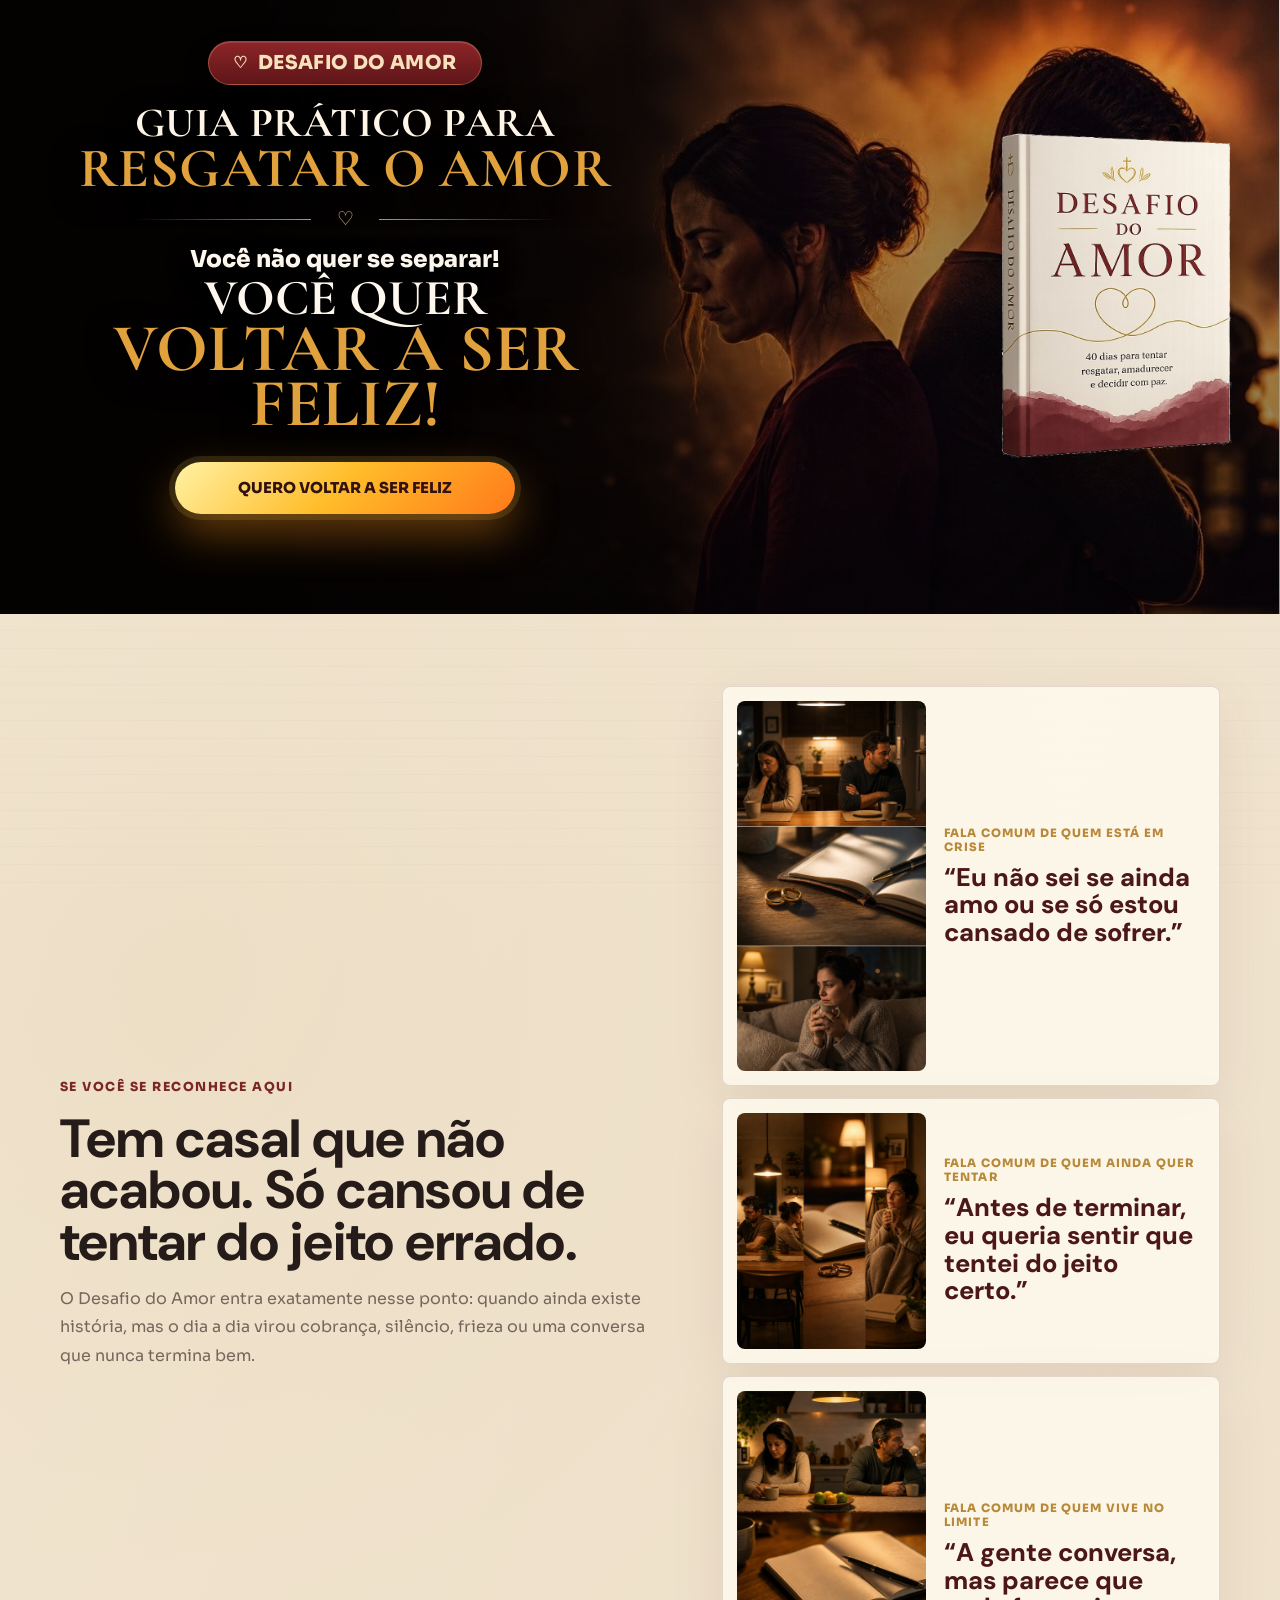
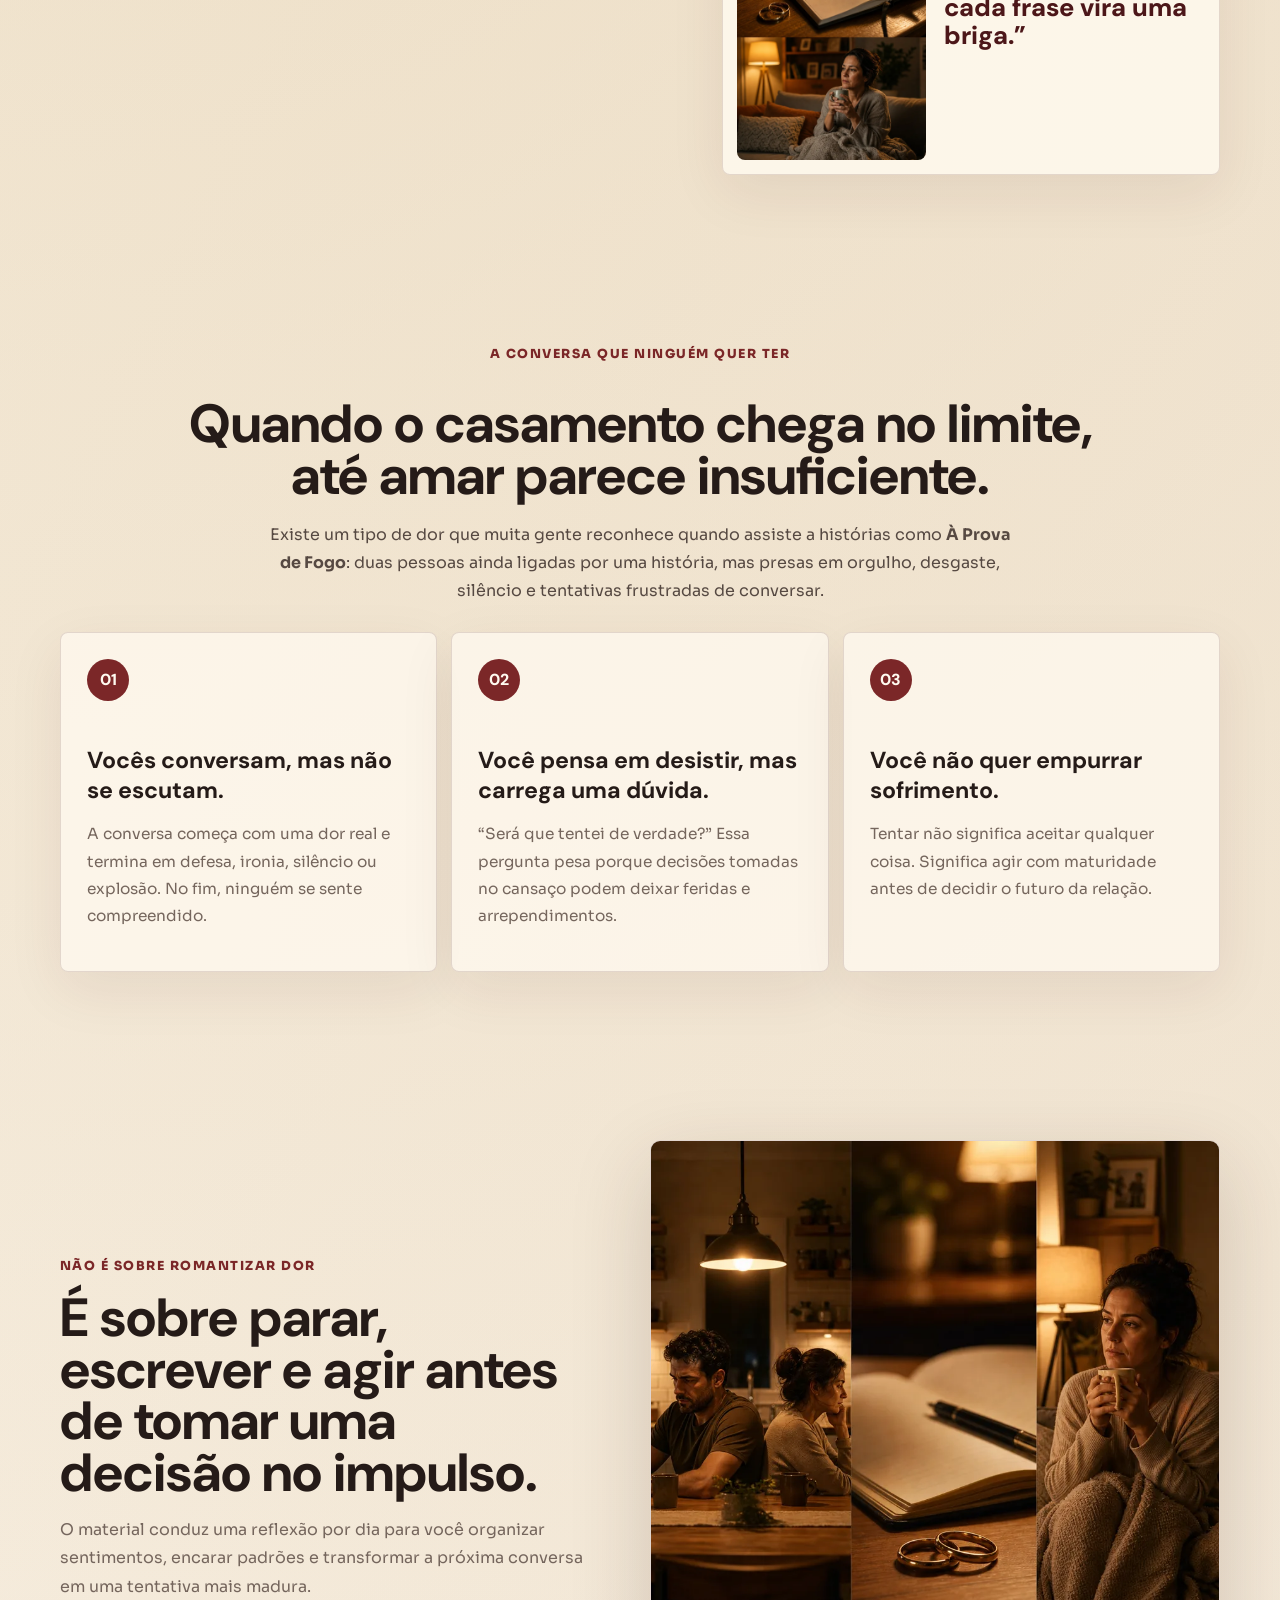
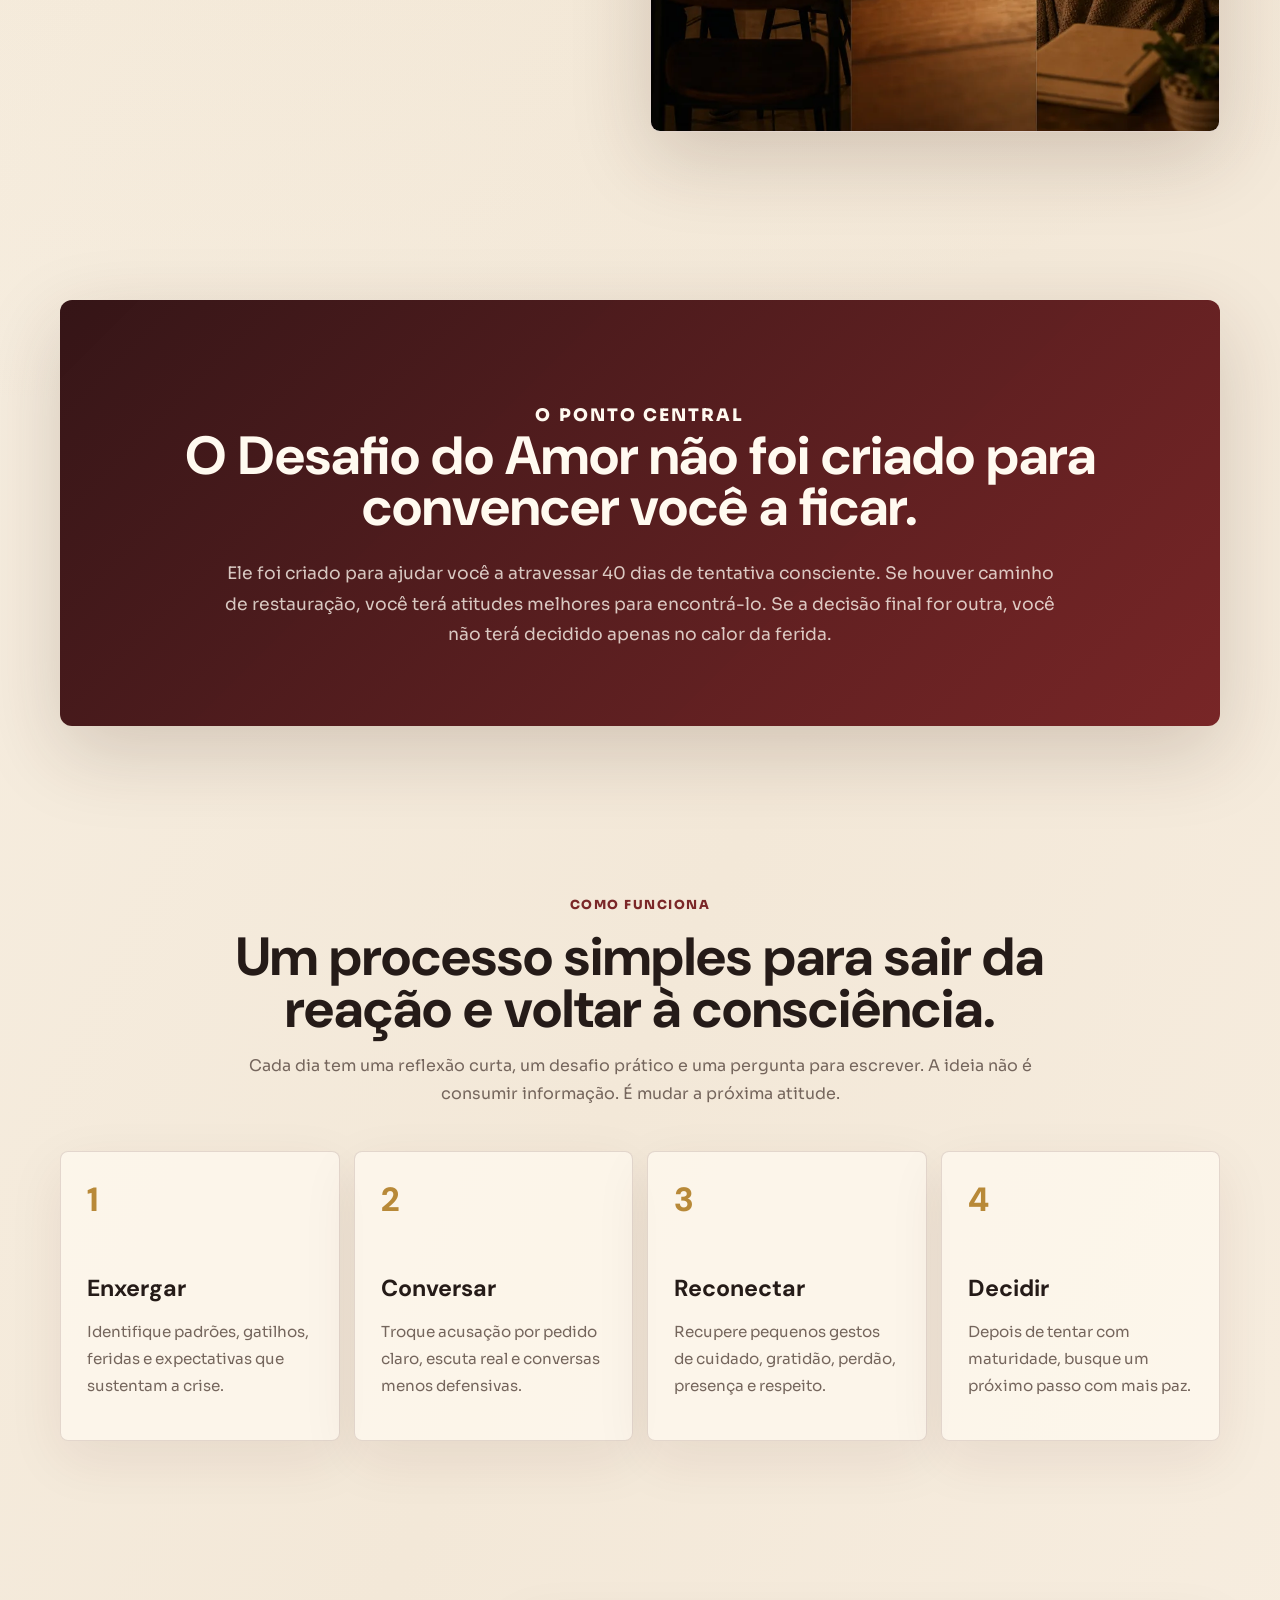
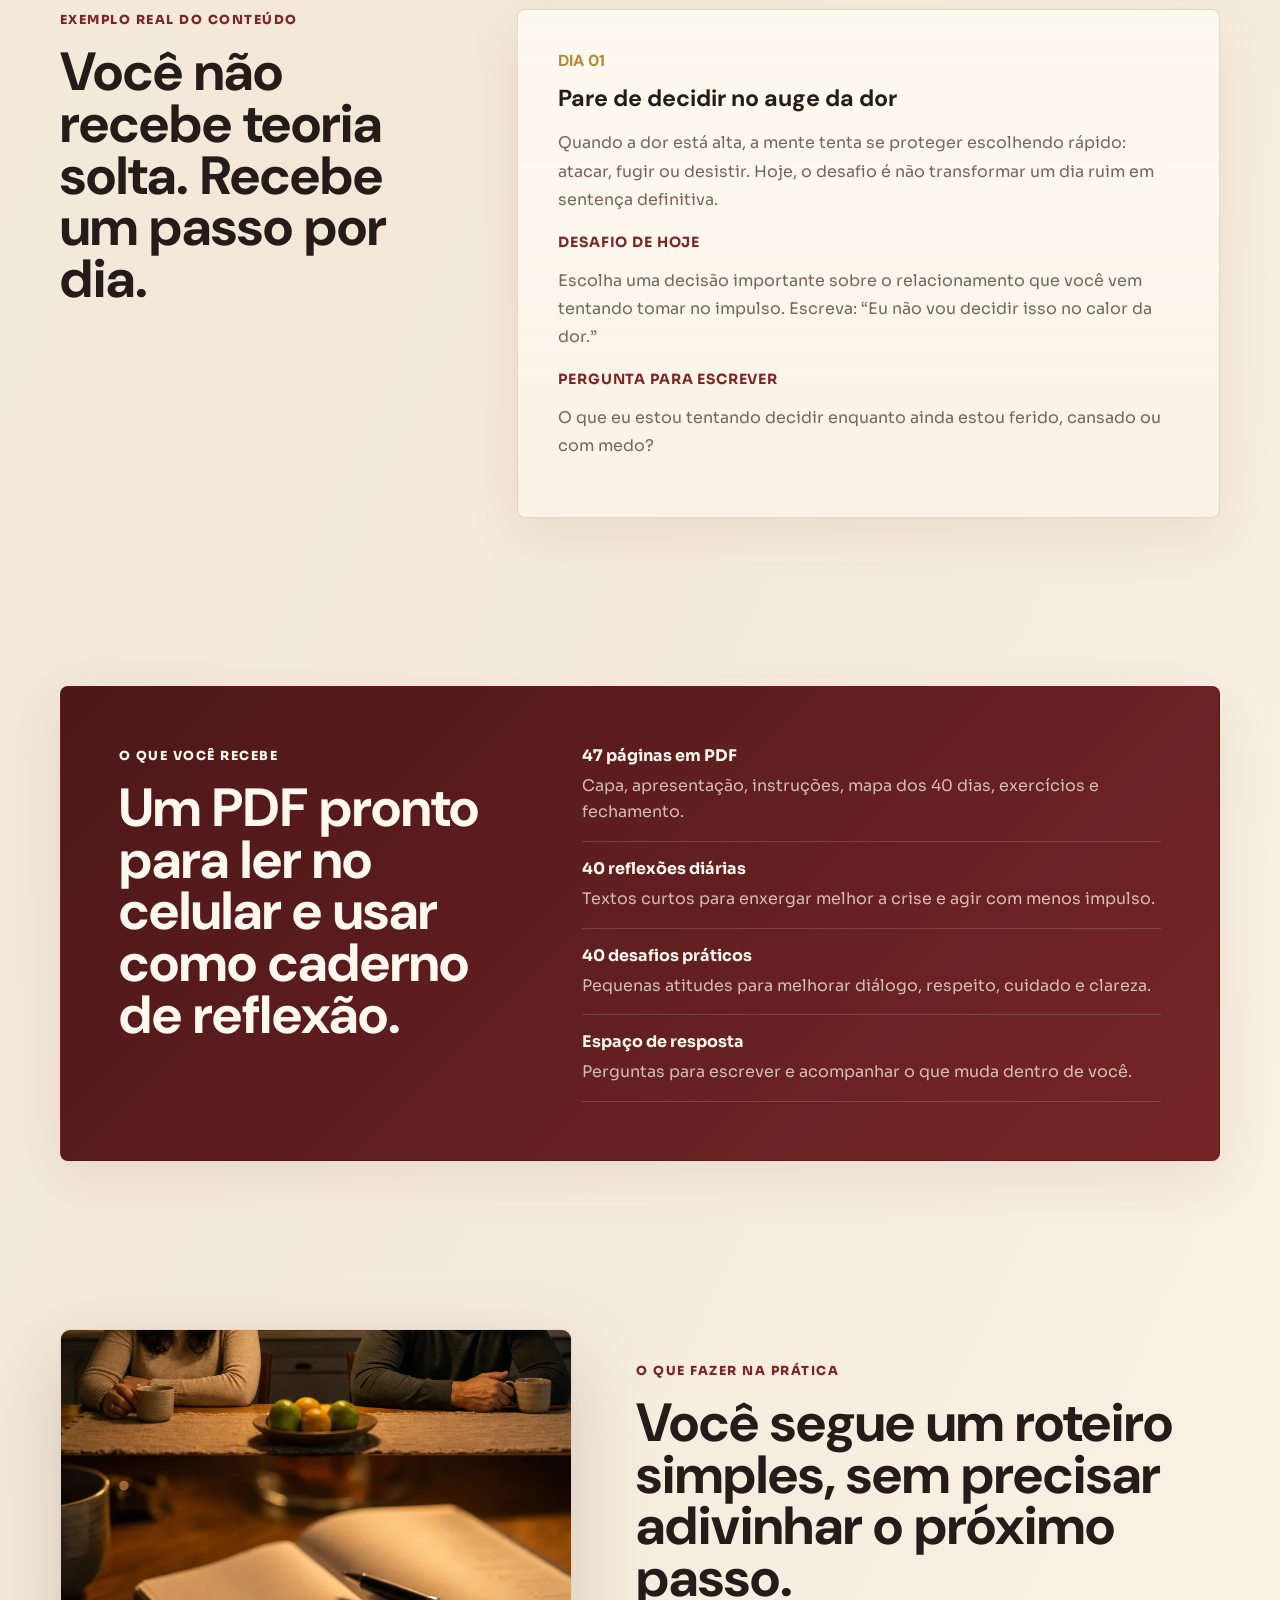
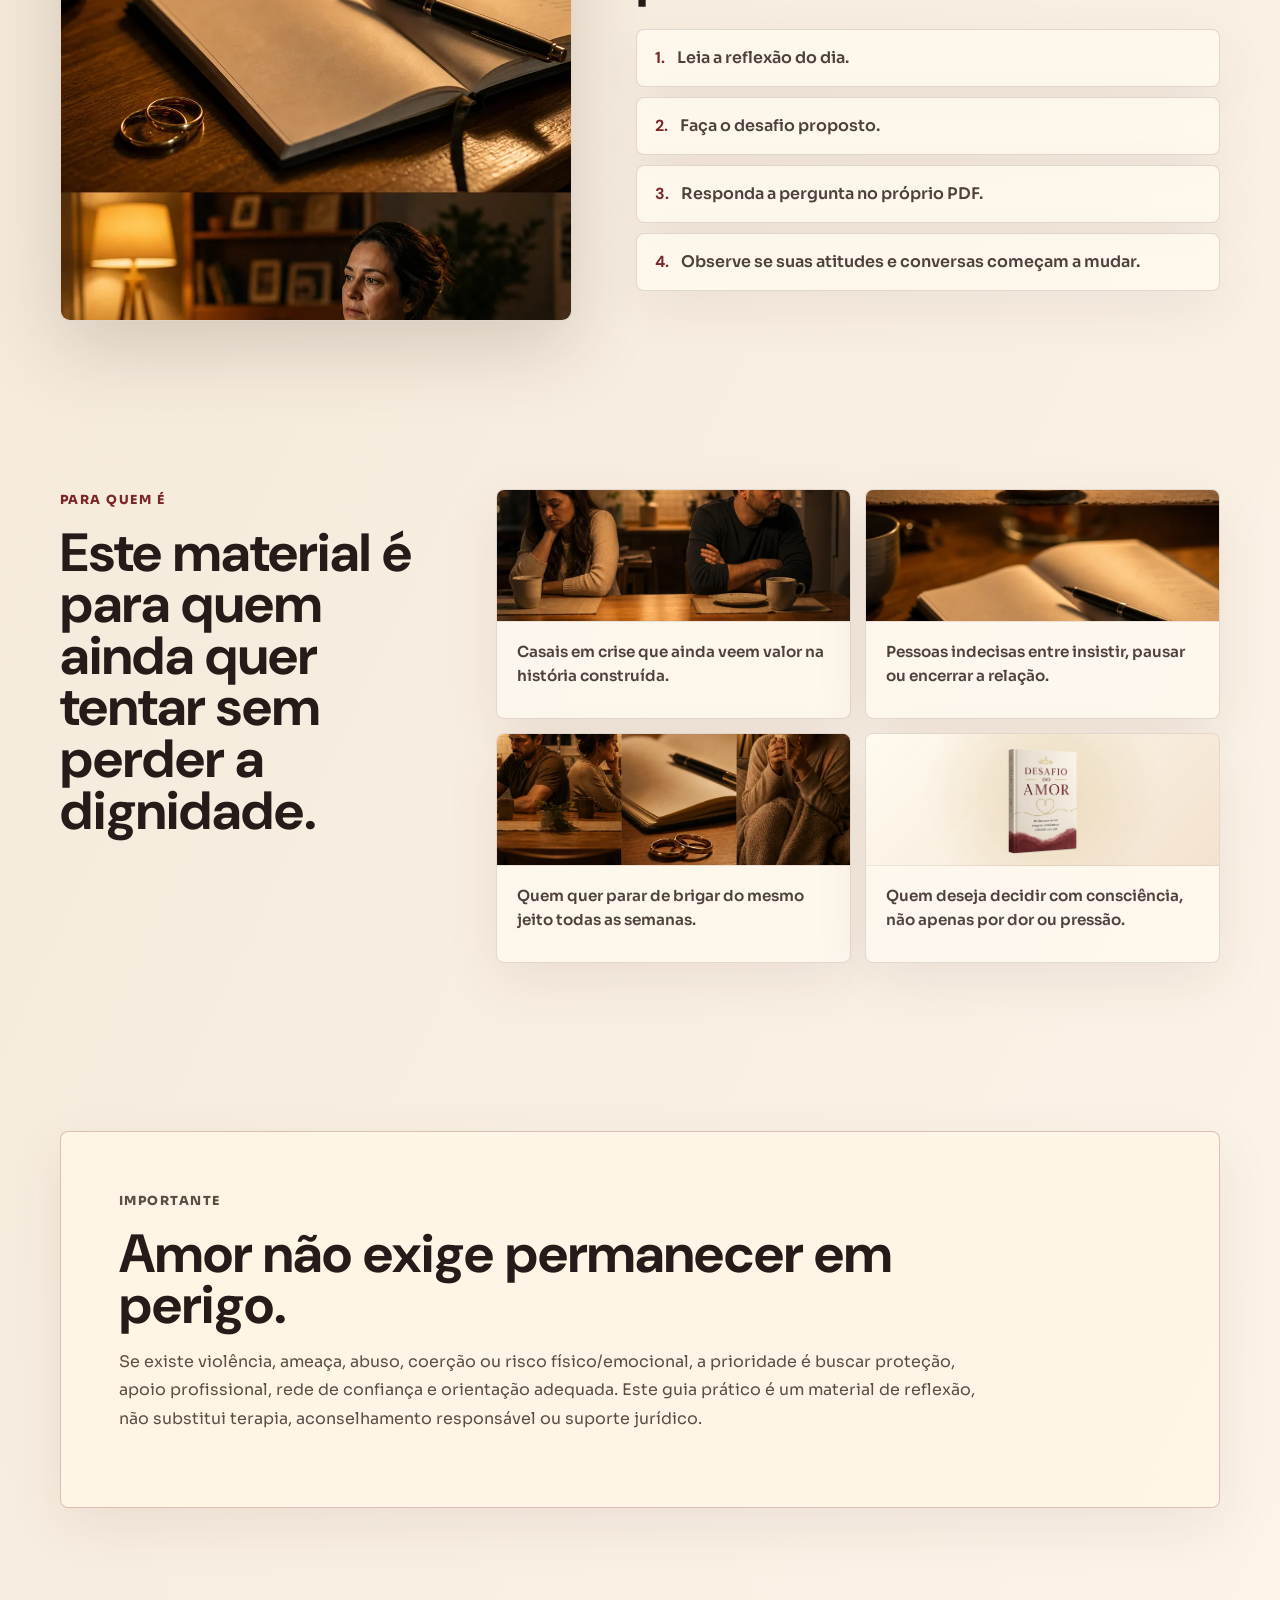
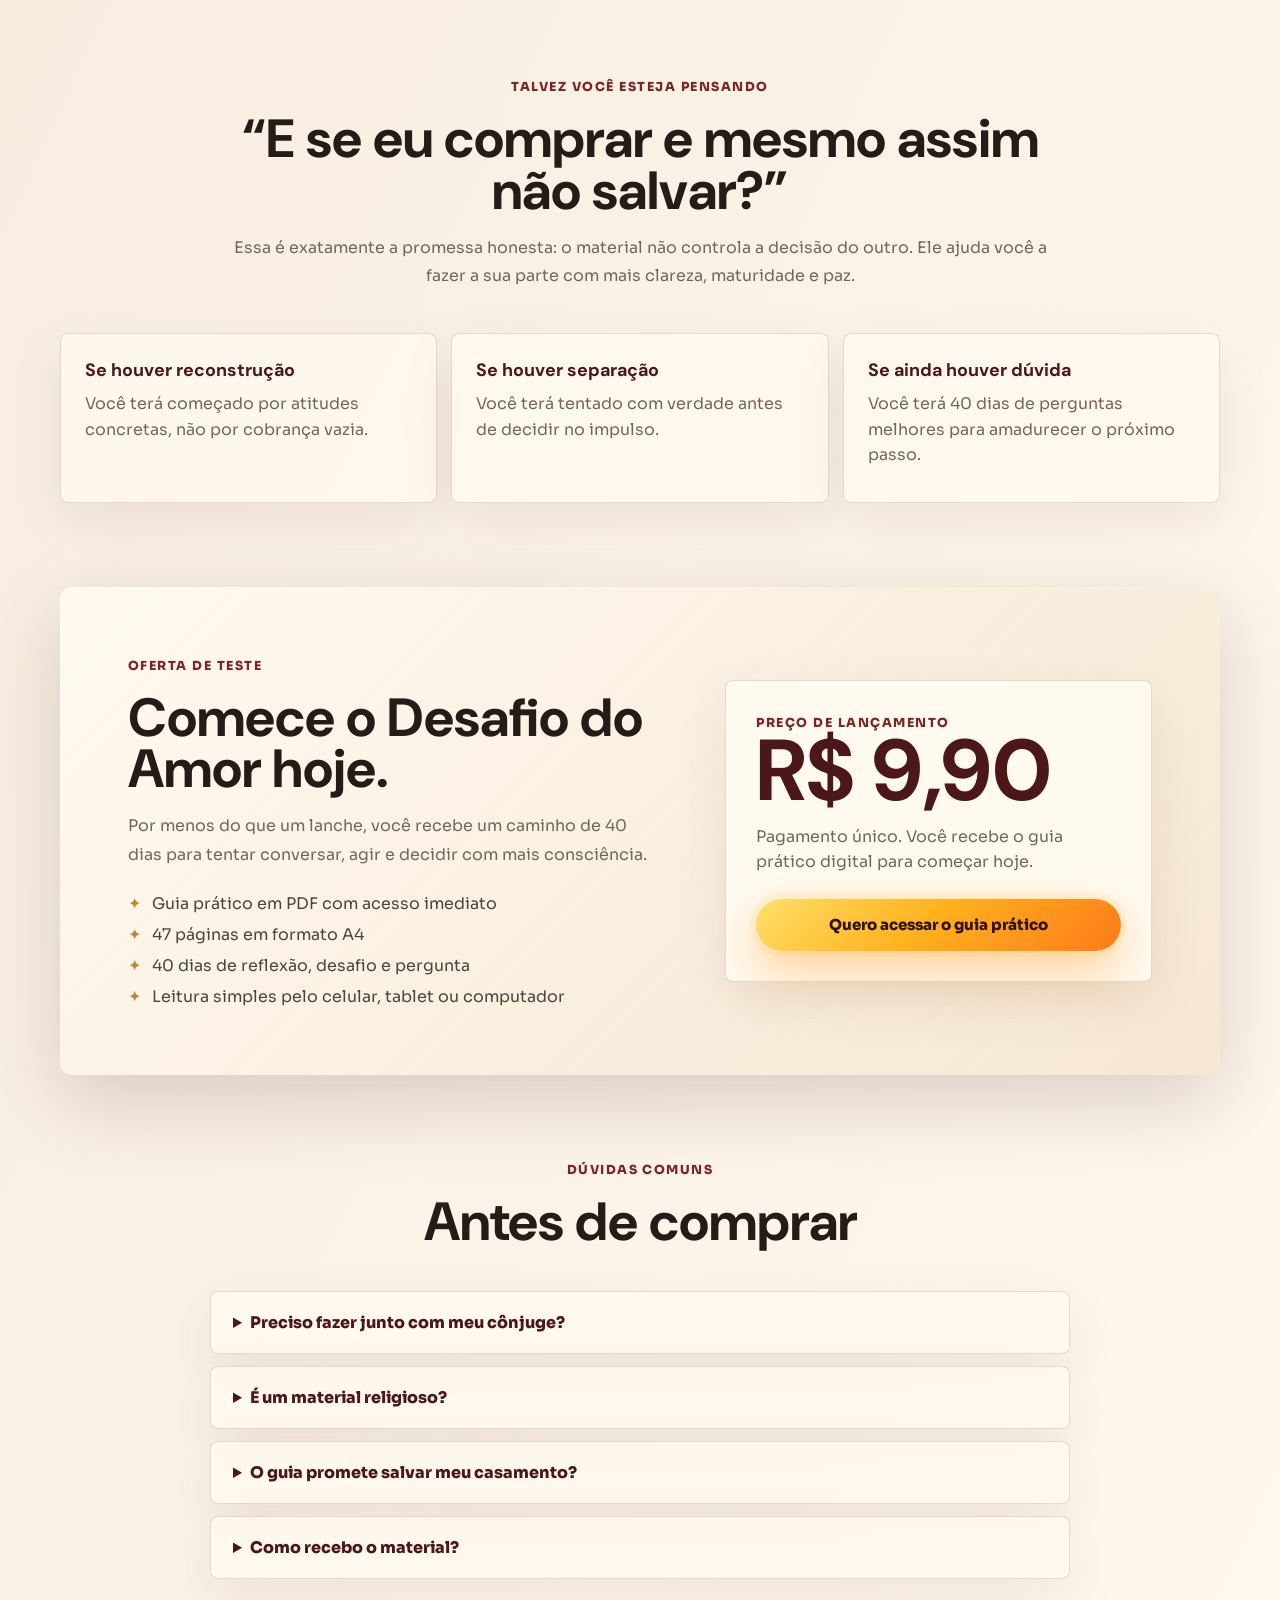
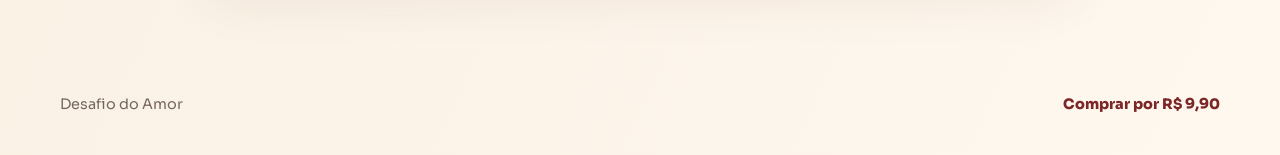
==== commit 684b7c27: "Center Zeus copy hero CTA" ====
--- a/guia-desafio-do-amor-copia-zeus/index.html
+++ b/guia-desafio-do-amor-copia-zeus/index.html
@@ -28,7 +28,7 @@
     <link rel="preconnect" href="https://fonts.gstatic.com" crossorigin />
     <link rel="preload" as="image" href="assets/images/hero-casal-fogo.jpg" fetchpriority="high" />
     <link rel="preload" as="image" href="assets/images/desafio-do-amor-livro-novo.png?v=20260702-2128" fetchpriority="high" />
-    <link rel="stylesheet" href="style.css?v=20260702-2334" />
+    <link rel="stylesheet" href="style.css?v=20260702-2338" />
     <style>
       .hero-remake-visual {
         right: max(-38px, calc((100vw - 1180px) / 2 - 12px)) !important;
--- a/guia-desafio-do-amor-copia-zeus/style.css
+++ b/guia-desafio-do-amor-copia-zeus/style.css
@@ -310,7 +310,7 @@
   min-width: min(100%, 340px);
   min-height: 64px;
   margin-top: clamp(20px, 2.4vw, 30px);
-  margin-left: clamp(14px, 5.9vw, 72px);
+  margin-left: 0;
   padding-inline: 34px;
   color: #32120f !important;
   background: linear-gradient(135deg, #fff2a5 0%, #ffbd2a 48%, #ff7a1a 100%) !important;
